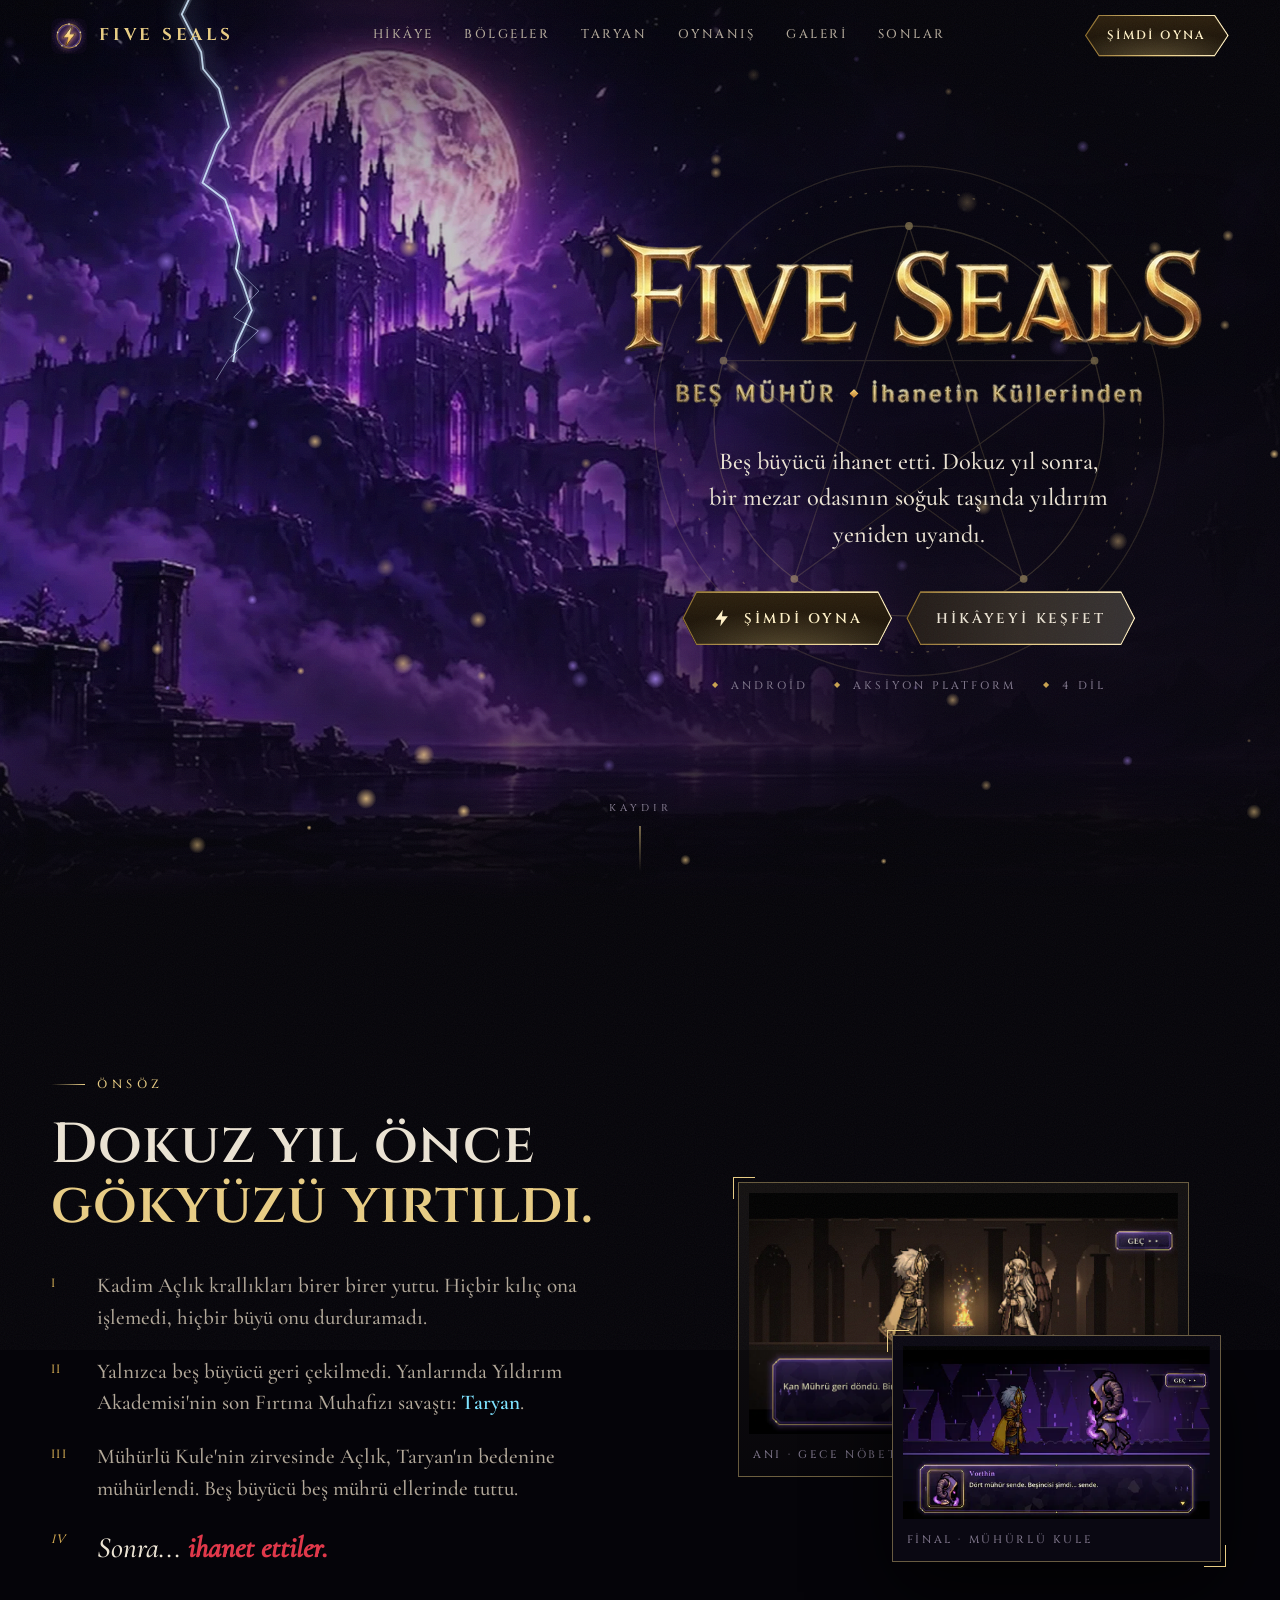
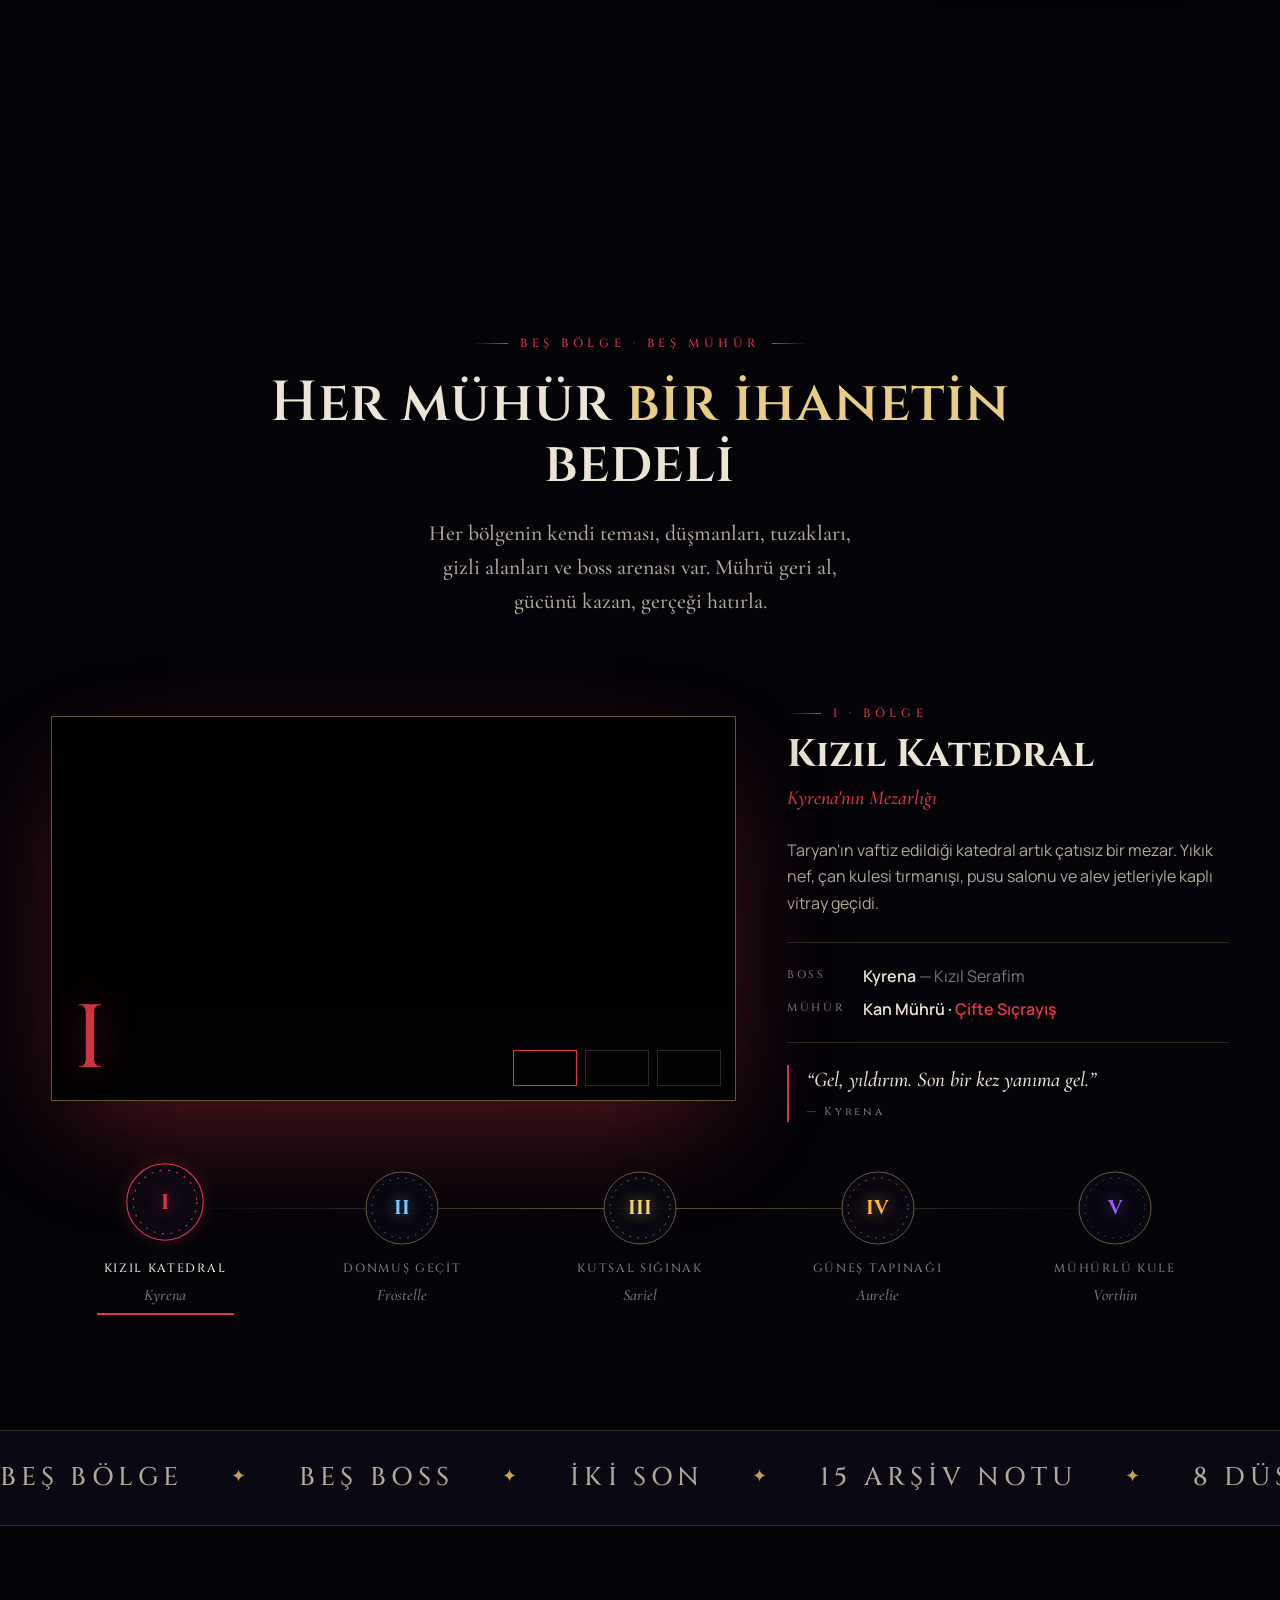
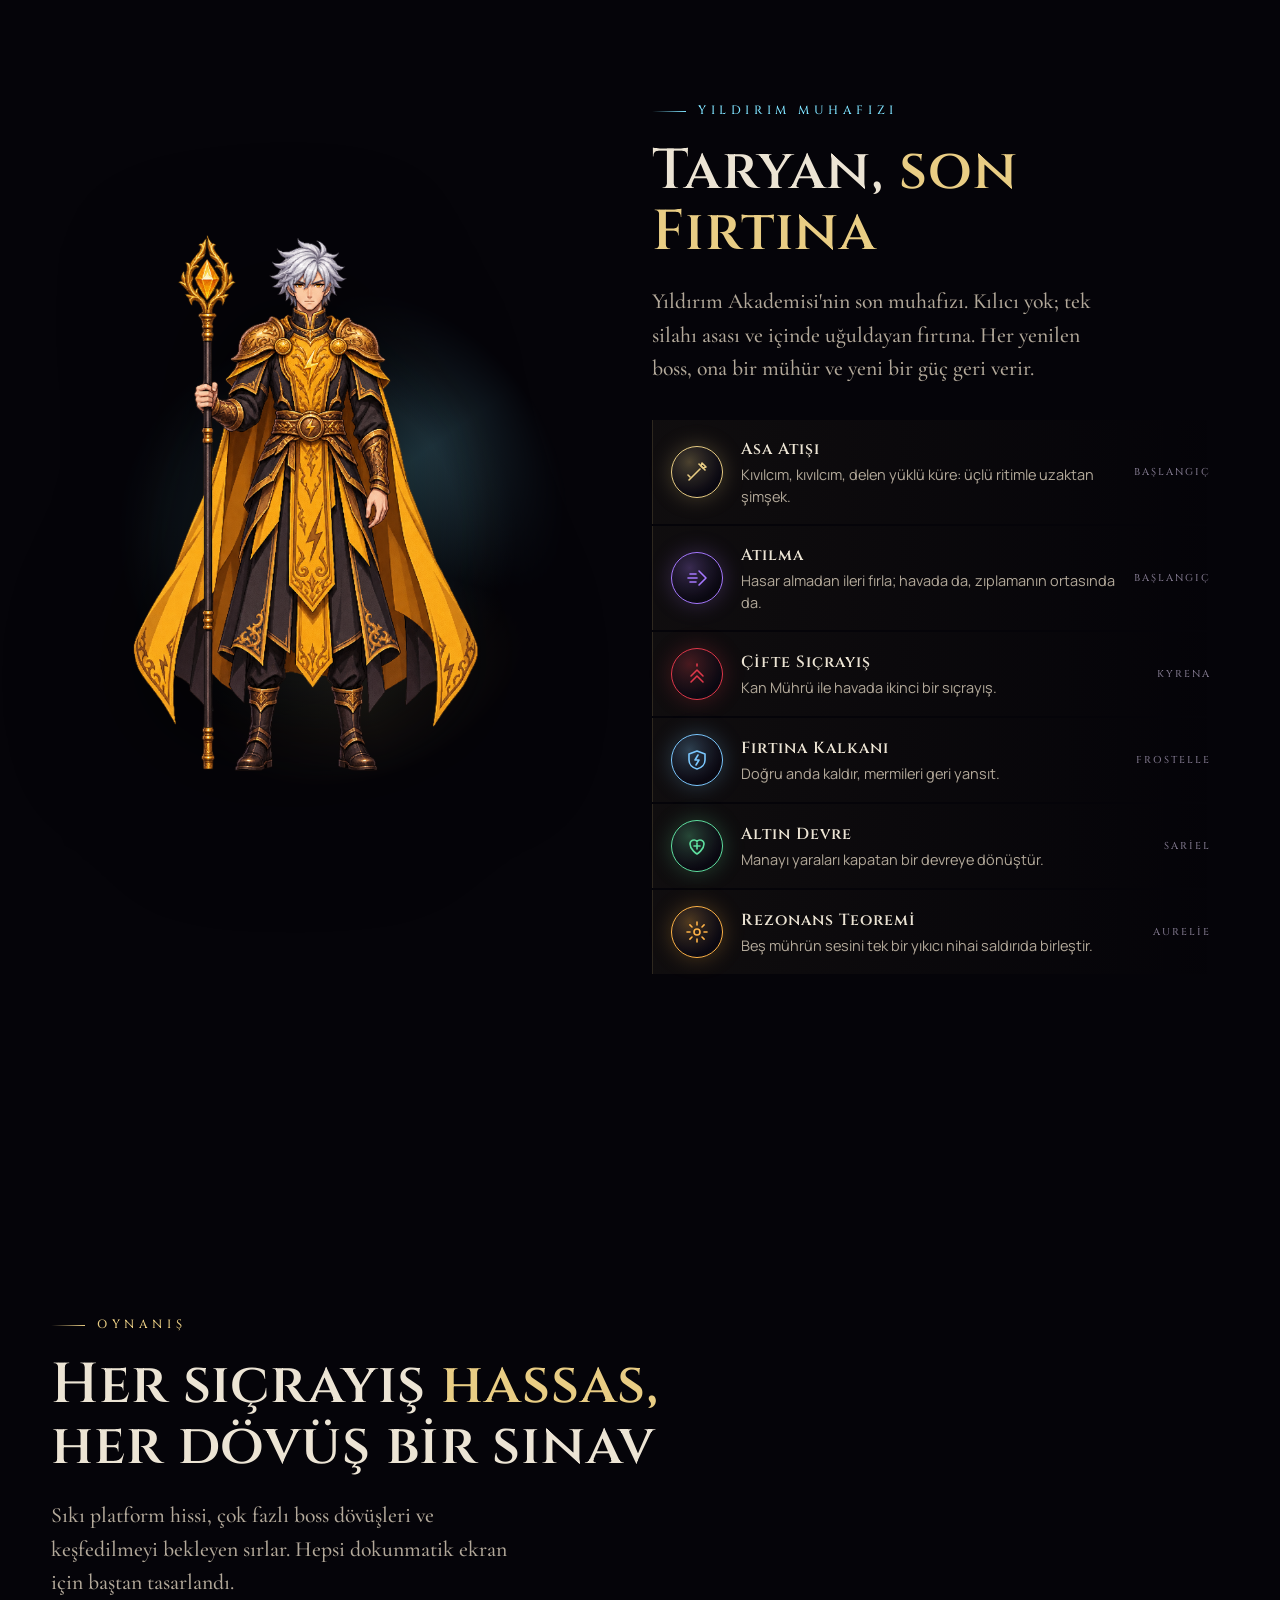
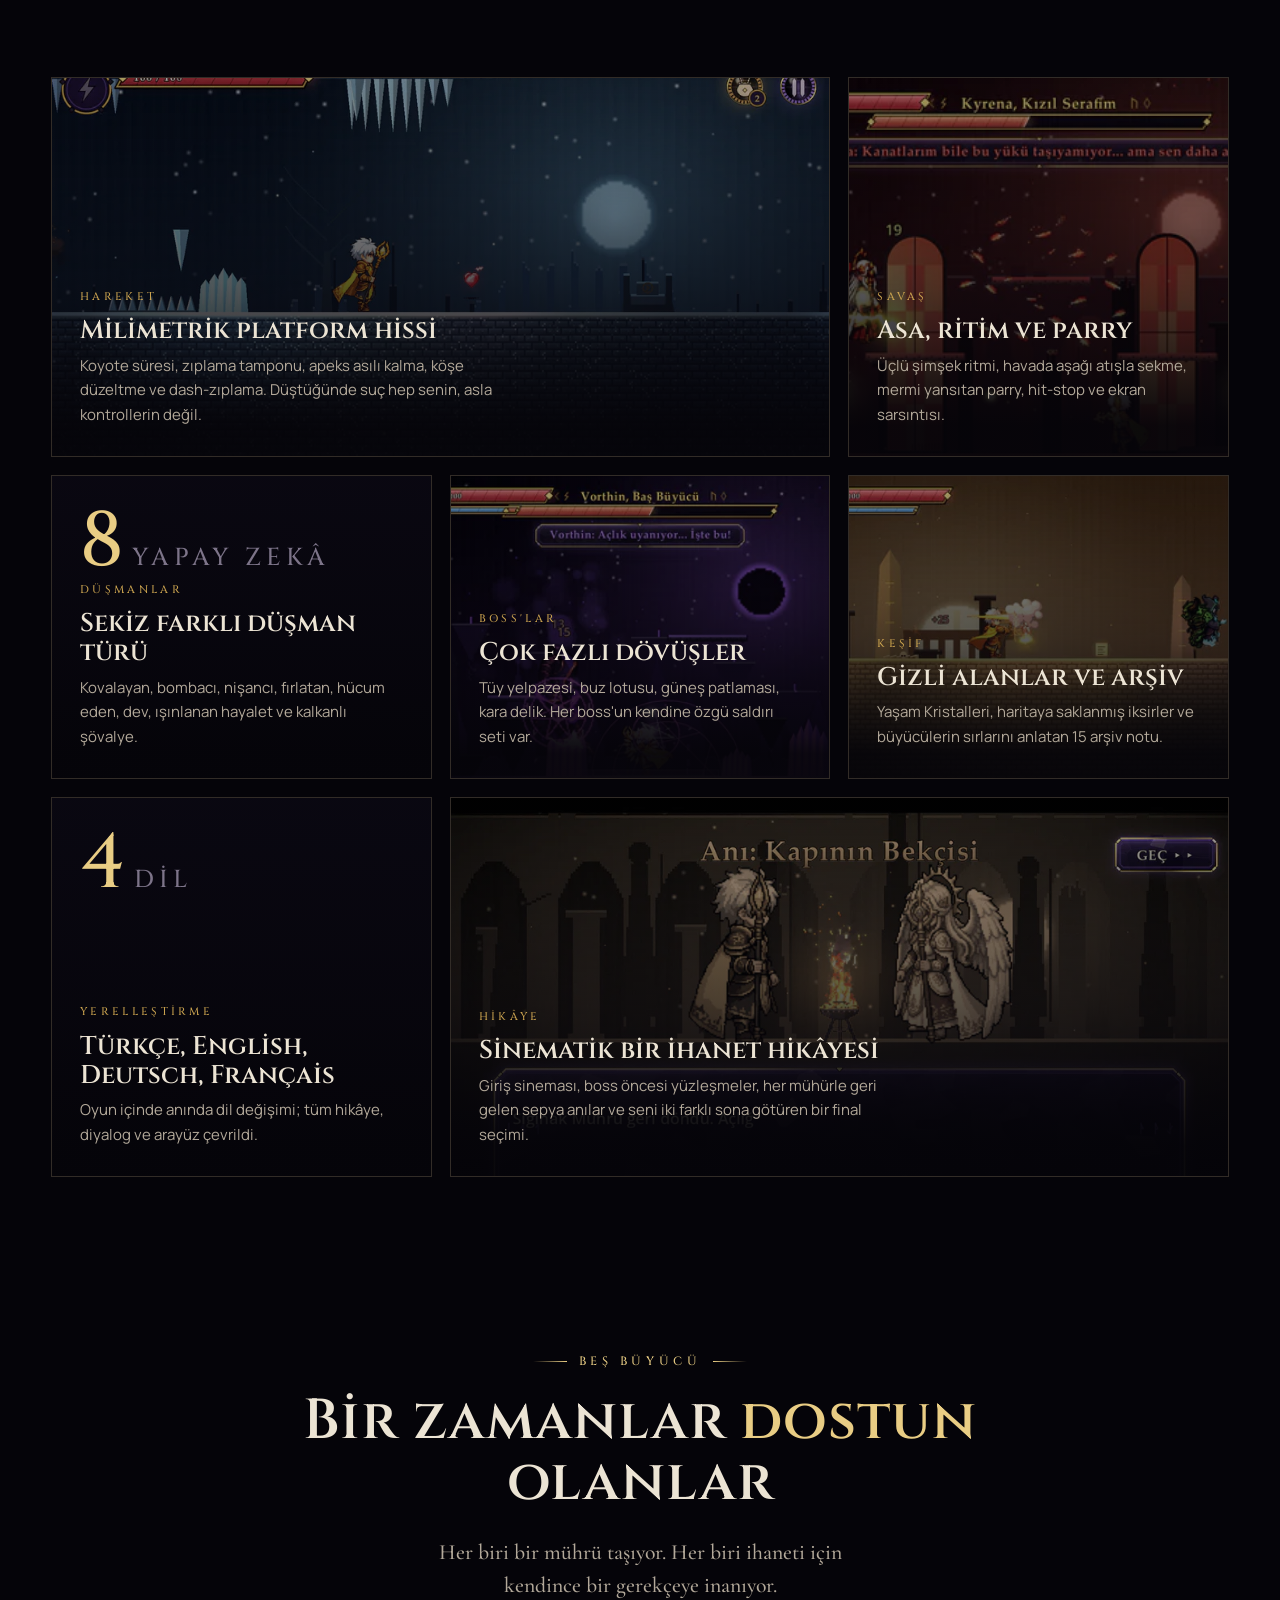
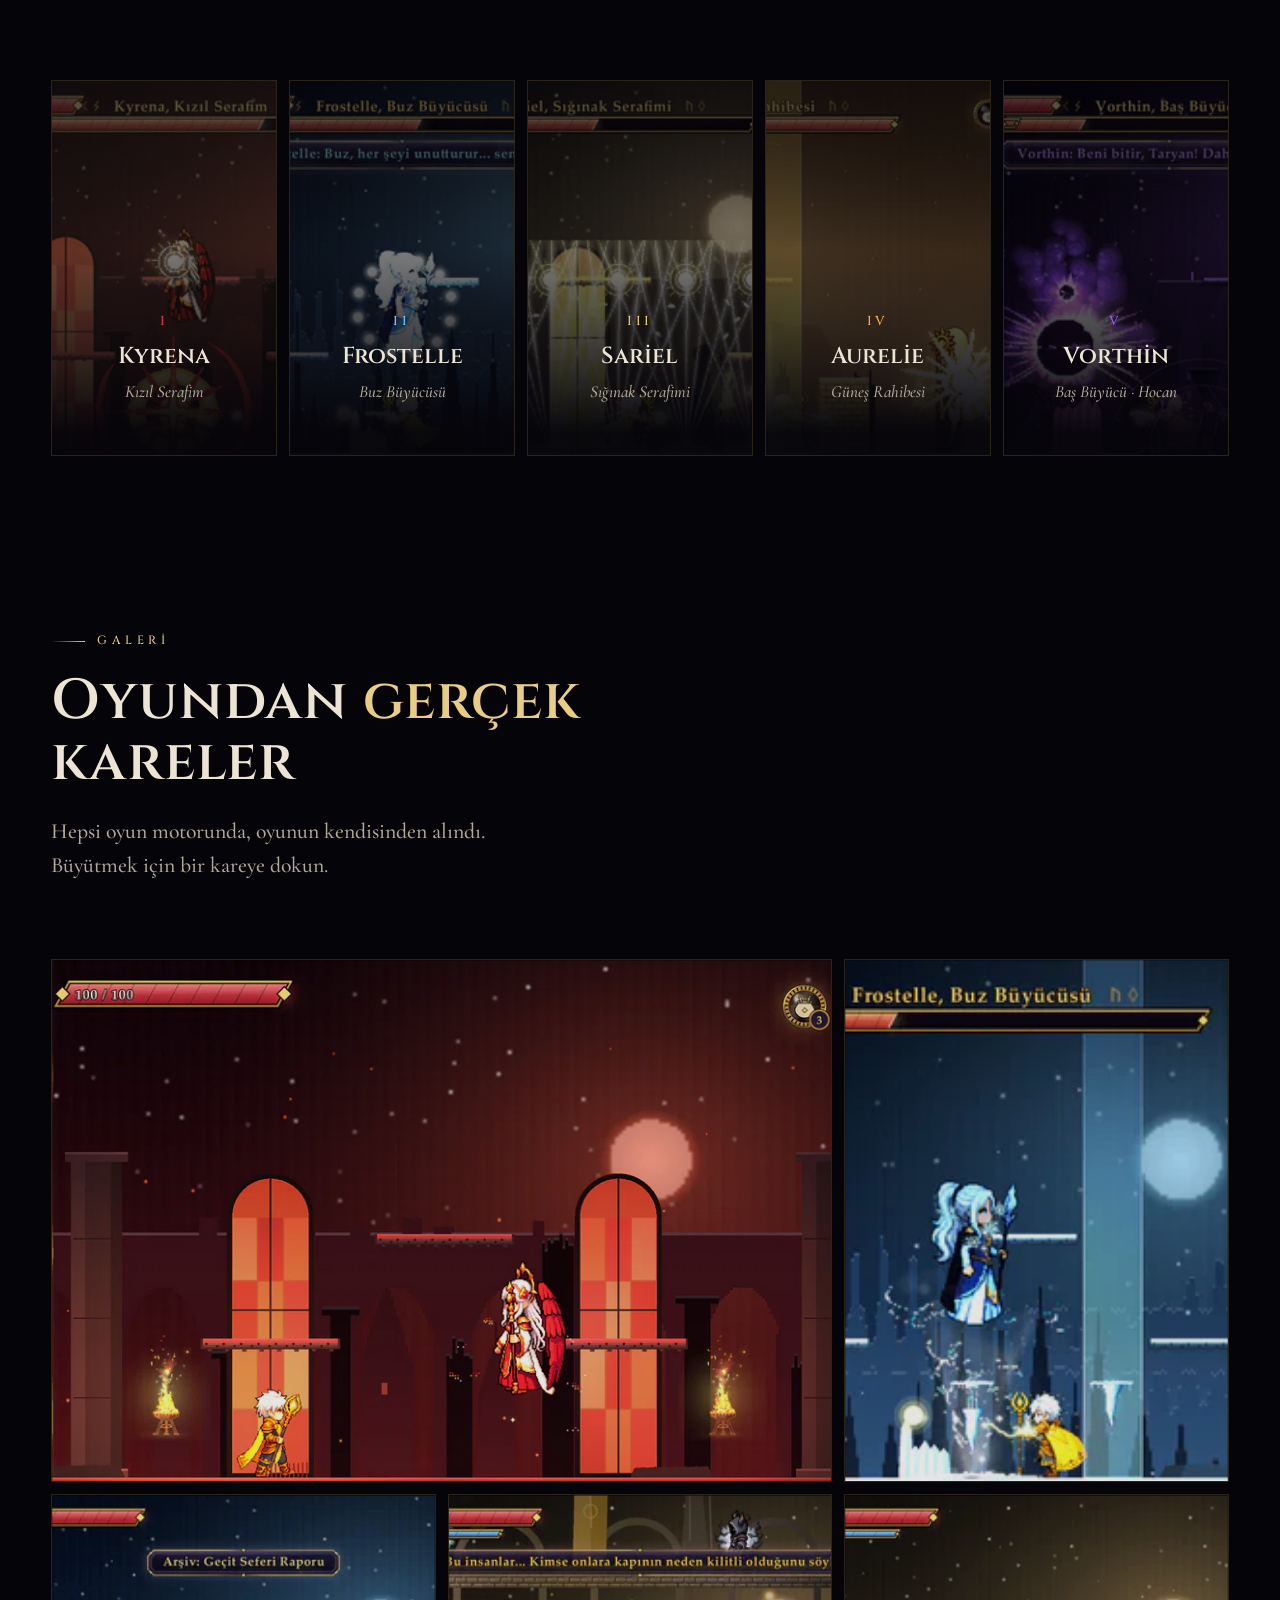
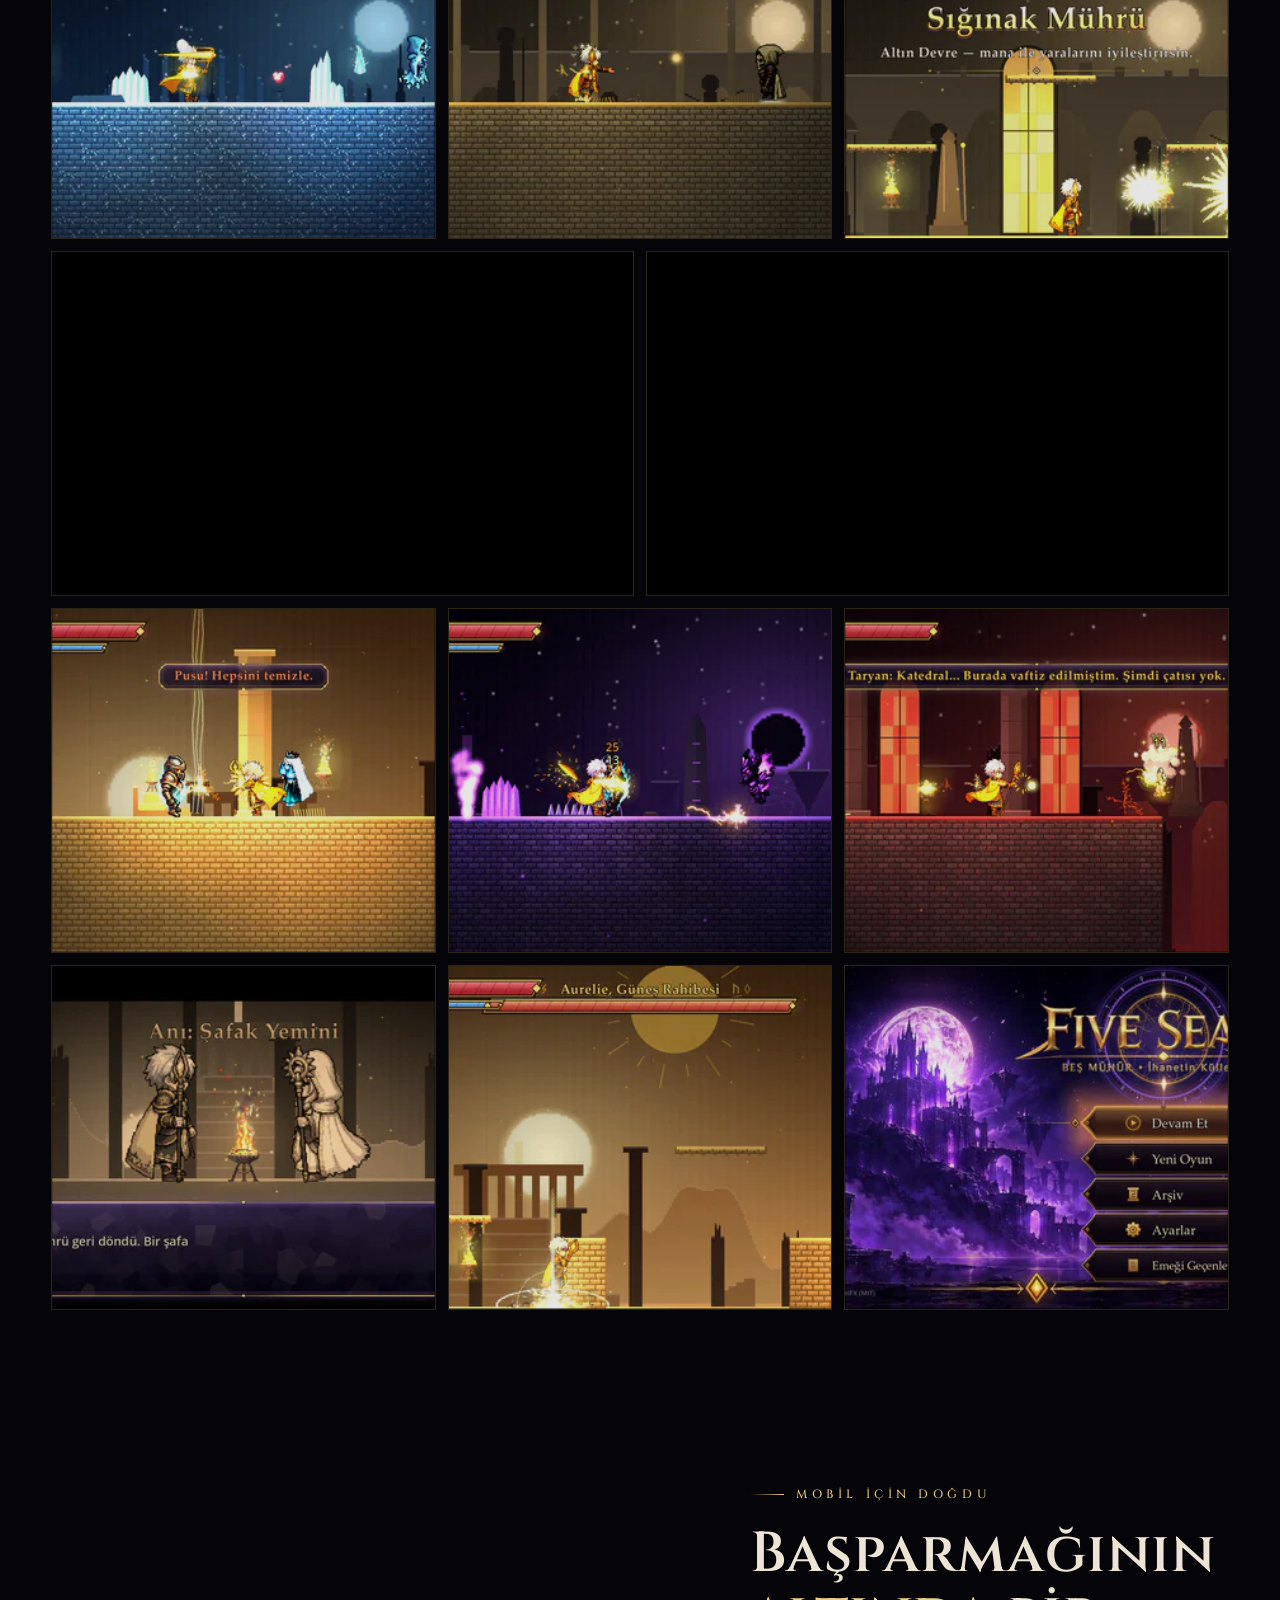
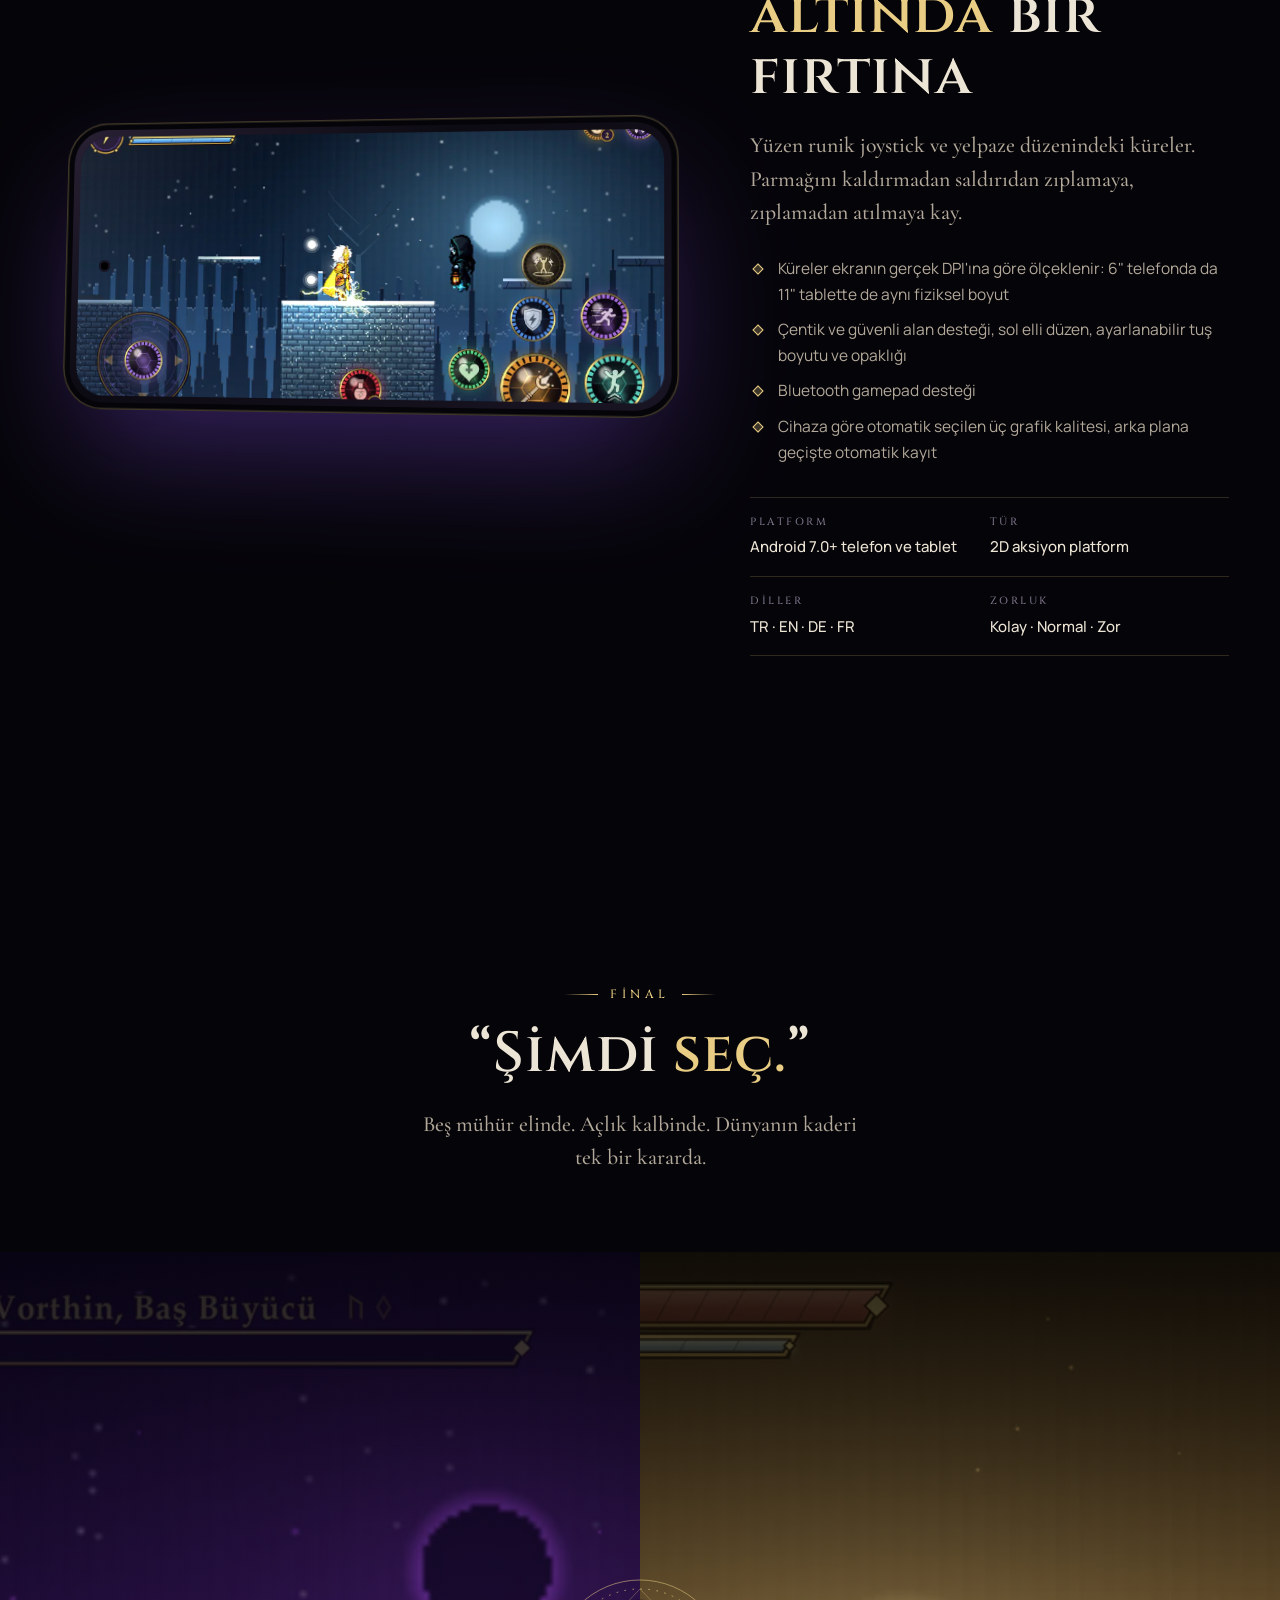
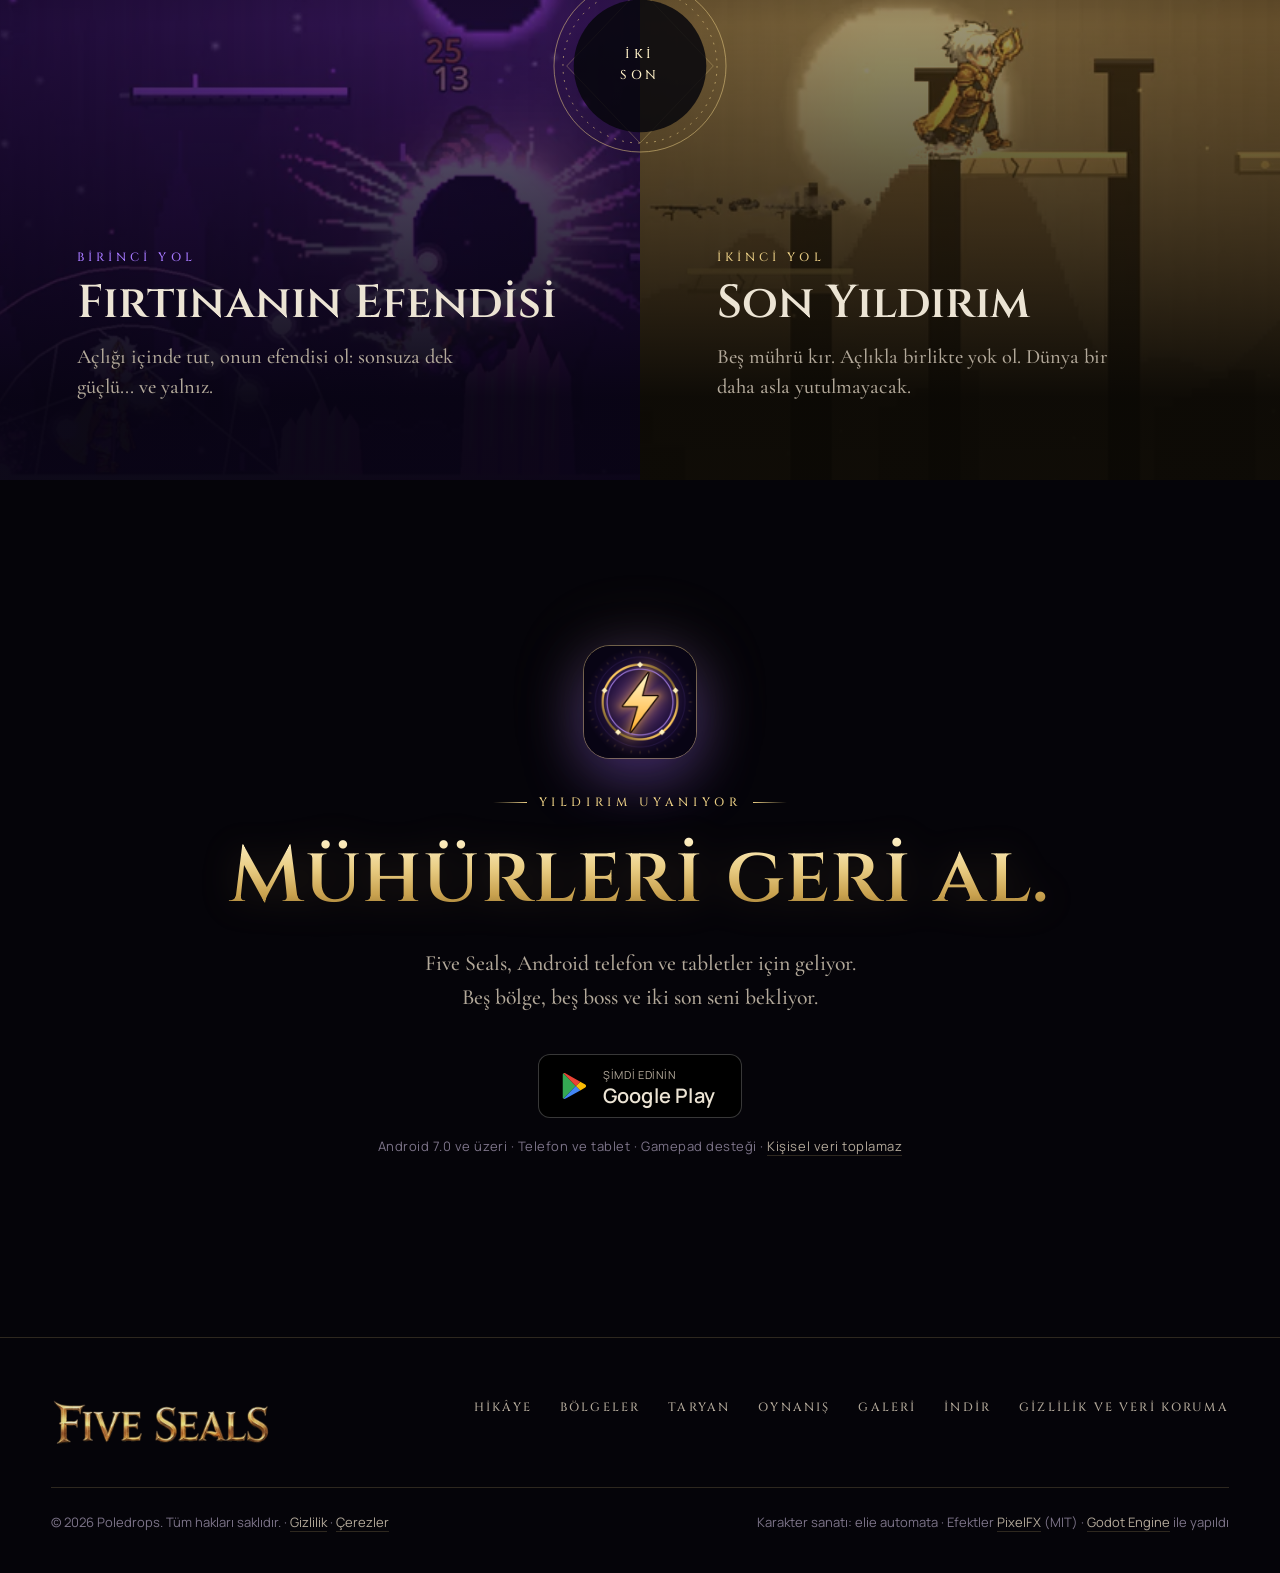
==== index.html @ 07b15c07 "Add Five Seals promotional site and privacy page Static site for the Five Seals dark fantasy platfor" ====
<!doctype html>
<html lang="tr" class="no-js">
<head>
  <meta charset="utf-8">
  <meta name="viewport" content="width=device-width, initial-scale=1, viewport-fit=cover">
  <title>Five Seals — Beş Mühür · Karanlık fantezi aksiyon platform oyunu</title>
  <meta name="description" content="İhanete uğrayan Yıldırım Muhafızı Taryan dokuz yıl sonra uyanıyor. Beş bölge, beş boss, beş mühür ve iki son. Android için karanlık fantezi 2D aksiyon platform oyunu.">
  <meta name="theme-color" content="#050409">
  <meta name="color-scheme" content="dark">
  <link rel="canonical" href="https://poledrops.github.io/FiveSealsSite/">

  <meta property="og:type" content="website">
  <meta property="og:site_name" content="Five Seals">
  <meta property="og:title" content="Five Seals — Beş Mühür">
  <meta property="og:description" content="Beş büyücü ihanet etti. Dokuz yıl sonra yıldırım yeniden uyanıyor. Android için karanlık fantezi aksiyon platform oyunu.">
  <meta property="og:image" content="https://poledrops.github.io/FiveSealsSite/assets/img/og.jpg">
  <meta property="og:image:width" content="1200">
  <meta property="og:image:height" content="630">
  <meta property="og:locale" content="tr_TR">
  <meta name="twitter:card" content="summary_large_image">
  <meta name="twitter:title" content="Five Seals — Beş Mühür">
  <meta name="twitter:description" content="Beş bölge, beş boss, iki son. Android için karanlık fantezi aksiyon platform oyunu.">
  <meta name="twitter:image" content="https://poledrops.github.io/FiveSealsSite/assets/img/og.jpg">

  <link rel="icon" type="image/png" sizes="192x192" href="assets/img/icon-192.png">
  <link rel="apple-touch-icon" href="assets/img/icon-256.png">
  <link rel="manifest" href="site.webmanifest">

  <link rel="preload" as="font" type="font/woff2" href="assets/fonts/cinzel-normal-latin.woff2" crossorigin>
  <link rel="stylesheet" href="assets/css/fonts.css">
  <link rel="preload" as="image" href="assets/img/art/hero-bg-1280.webp" imagesrcset="assets/img/art/hero-bg-768.webp 768w, assets/img/art/hero-bg-1280.webp 1280w, assets/img/art/hero-bg-2048.webp 2048w" imagesizes="100vw">
  <link rel="stylesheet" href="assets/css/main.css">

  <script>document.documentElement.classList.replace('no-js', 'js');</script>
  <script type="application/ld+json">
  {
    "@context": "https://schema.org",
    "@type": "VideoGame",
    "name": "Five Seals",
    "alternateName": "Beş Mühür",
    "description": "İhanete uğrayan Yıldırım Muhafızı Taryan'ın beş mührü geri almak için beş bölgeyi aştığı karanlık fantezi 2D aksiyon platform oyunu.",
    "genre": ["Action", "Platformer", "Dark Fantasy"],
    "gamePlatform": "Android",
    "operatingSystem": "Android 7.0+",
    "applicationCategory": "Game",
    "inLanguage": ["tr", "en", "de", "fr"],
    "playMode": "SinglePlayer",
    "image": "https://poledrops.github.io/FiveSealsSite/assets/img/og.jpg",
    "author": { "@type": "Organization", "name": "Poledrops" },
    "softwareVersion": "1.1.0"
  }
  </script>
</head>
<body class="is-loading">
  <a class="skip-link" href="#main">İçeriğe geç</a>

  <!-- preloader: the five-seal sigil draws itself -->
  <div class="loader" aria-hidden="true">
    <svg class="loader__sigil" viewBox="0 0 200 200">
      <circle class="ring" cx="100" cy="100" r="92"/>
      <circle class="ring" cx="100" cy="100" r="80" style="animation-delay:.15s"/>
      <path class="star" d="M100 22 L145.8 163.1 L25.8 75.9 L174.2 75.9 L54.2 163.1 Z"/>
      <circle class="node" cx="100" cy="22" r="4" style="animation-delay:.9s"/>
      <circle class="node" cx="174.2" cy="75.9" r="4" style="animation-delay:1s"/>
      <circle class="node" cx="145.8" cy="163.1" r="4" style="animation-delay:1.1s"/>
      <circle class="node" cx="54.2" cy="163.1" r="4" style="animation-delay:1.2s"/>
      <circle class="node" cx="25.8" cy="75.9" r="4" style="animation-delay:1.3s"/>
    </svg>
    <div class="loader__label">MÜHÜRLER ÇÖZÜLÜYOR</div>
  </div>

  <div class="grain" aria-hidden="true"></div>

  <!-- ================================================================ NAV -->
  <header class="nav" id="nav">
    <div class="wrap nav__inner">
      <a class="nav__brand" href="#top" aria-label="Five Seals — başa dön">
        <img src="assets/img/icon-192.png" alt="" width="36" height="36">
        <span>FIVE SEALS</span>
      </a>
      <nav class="nav__links" id="navLinks" aria-label="Ana menü">
        <a href="#hikaye">Hikâye</a>
        <a href="#muhurler">Bölgeler</a>
        <a href="#taryan">Taryan</a>
        <a href="#oynanis">Oynanış</a>
        <a href="#galeri">Galeri</a>
        <a href="#sonlar">Sonlar</a>
        <a class="btn nav__mcta" href="#indir">Şimdi Oyna</a>
      </nav>
      <a class="btn nav__cta" href="#indir">Şimdi Oyna</a>
      <button class="nav__toggle" id="navToggle" aria-label="Menüyü aç" aria-expanded="false" aria-controls="navLinks">
        <span></span><span></span><span></span>
      </button>
    </div>
  </header>

  <main id="main">
    <!-- ================================================================ HERO -->
    <section class="hero" id="top" aria-label="Five Seals">
      <div class="hero__bg" data-parallax="0.25">
        <img src="assets/img/art/hero-bg-1280.webp"
             srcset="assets/img/art/hero-bg-768.webp 768w, assets/img/art/hero-bg-1280.webp 1280w, assets/img/art/hero-bg-2048.webp 2048w"
             sizes="110vw" width="2048" height="1152" alt="" fetchpriority="high">
      </div>
      <div class="hero__shade"></div>
      <canvas class="hero__fx" id="heroFx" aria-hidden="true"></canvas>
      <div class="hero__flash" id="heroFlash" aria-hidden="true"></div>

      <div class="wrap">
        <div class="hero__content">
          <div class="hero__seal" aria-hidden="true">
            <svg viewBox="0 0 400 400">
              <g fill="none" stroke="#e9cd84" stroke-opacity=".5">
                <circle cx="200" cy="200" r="196" stroke-opacity=".25"/>
                <circle cx="200" cy="200" r="178" stroke-dasharray="2 10"/>
                <circle cx="200" cy="200" r="150" stroke-opacity=".35"/>
                <path d="M200 50 L288.2 321.4 L57.3 153.6 L342.7 153.6 L111.8 321.4 Z" stroke-opacity=".3"/>
              </g>
              <g fill="#e9cd84" fill-opacity=".8">
                <circle cx="200" cy="50" r="3"/><circle cx="342.7" cy="153.6" r="3"/><circle cx="288.2" cy="321.4" r="3"/>
                <circle cx="111.8" cy="321.4" r="3"/><circle cx="57.3" cy="153.6" r="3"/>
              </g>
            </svg>
          </div>
          <h1 class="sr-only">Five Seals — Beş Mühür</h1>
          <img class="hero__logo reveal" src="assets/img/art/logo-1048.webp" srcset="assets/img/art/logo-600.webp 600w, assets/img/art/logo-1048.webp 1048w" sizes="(max-width: 700px) 92vw, 600px" width="1048" height="231" alt="Five Seals">
          <img class="hero__sub reveal" style="--d:.15s" src="assets/img/art/logo-sub-859.webp" srcset="assets/img/art/logo-sub-480.webp 480w, assets/img/art/logo-sub-859.webp 859w" sizes="(max-width: 700px) 80vw, 480px" width="859" height="74" alt="Beş Mühür · İhanetin Küllerinden">
          <p class="hero__tag reveal" style="--d:.3s">Beş büyücü ihanet etti. Dokuz yıl sonra, bir mezar odasının soğuk taşında yıldırım yeniden uyandı.</p>
          <div class="hero__ctas reveal" style="--d:.45s">
            <a class="btn" href="#indir">
              <svg viewBox="0 0 24 24" fill="currentColor" aria-hidden="true"><path d="M13 2 4 14h7l-1 8 9-12h-7l1-8z"/></svg>
              Şimdi Oyna
            </a>
            <a class="btn btn--ghost" href="#hikaye">Hikâyeyi Keşfet</a>
          </div>
          <div class="hero__meta reveal" style="--d:.6s">
            <span>Android</span><span>Aksiyon Platform</span><span>4 Dil</span>
          </div>
        </div>
      </div>
      <a class="hero__scroll" href="#hikaye" aria-label="Aşağı kaydır"><span>KAYDIR</span><i></i></a>
    </section>

    <!-- ================================================================ PROLOGUE -->
    <section class="section prologue" id="hikaye">
      <div class="prologue__bg" style="background-image:url('assets/img/shots/intro-960.webp')" aria-hidden="true"></div>
      <div class="wrap prologue__grid">
        <div>
          <span class="eyebrow reveal">Önsöz</span>
          <h2 class="h-section reveal" style="--d:.1s">Dokuz yıl önce<br><em>gökyüzü yırtıldı.</em></h2>
          <ol class="prologue__lines">
            <li class="reveal" style="--d:.1s">Kadim Açlık krallıkları birer birer yuttu. Hiçbir kılıç ona işlemedi, hiçbir büyü onu durduramadı.</li>
            <li class="reveal" style="--d:.15s">Yalnızca beş büyücü geri çekilmedi. Yanlarında Yıldırım Akademisi'nin son Fırtına Muhafızı savaştı: <strong style="color:var(--storm);font-weight:600">Taryan</strong>.</li>
            <li class="reveal" style="--d:.2s">Mühürlü Kule'nin zirvesinde Açlık, Taryan'ın bedenine mühürlendi. Beş büyücü beş mührü ellerinde tuttu.</li>
            <li class="strong reveal" style="--d:.25s">Sonra... <strong>ihanet ettiler.</strong></li>
          </ol>
        </div>
        <div class="prologue__stack">
          <figure class="frame reveal-img">
            <img src="assets/img/shots/memory-night-960.webp" srcset="assets/img/shots/memory-night-480.webp 480w, assets/img/shots/memory-night-960.webp 960w, assets/img/shots/memory-night-1600.webp 1600w" sizes="(max-width: 960px) 92vw, 46vw" width="1600" height="900" loading="lazy" decoding="async" alt="Sepya tonlu anı sahnesi: Taryan ve Kyrena bir mangal ateşinin başında">
            <figcaption><span>Anı · Gece Nöbeti</span><span>I / IV</span></figcaption>
          </figure>
          <figure class="frame reveal-img" style="--d:.25s">
            <img src="assets/img/shots/finale-960.webp" srcset="assets/img/shots/finale-480.webp 480w, assets/img/shots/finale-960.webp 960w" sizes="(max-width: 960px) 56vw, 28vw" width="1600" height="900" loading="lazy" decoding="async" alt="Final sahnesi: Taryan, Mühürlü Kule'de Baş Büyücü Vorthin ile yüz yüze">
            <figcaption><span>Final · Mühürlü Kule</span></figcaption>
          </figure>
        </div>
      </div>
    </section>

    <!-- ================================================================ FIVE SEALS / REGIONS -->
    <section class="section seals" id="muhurler" aria-labelledby="sealsTitle">
      <div class="wrap">
        <div class="section__head center">
          <span class="eyebrow both reveal">Beş Bölge · Beş Mühür</span>
          <h2 class="h-section reveal" id="sealsTitle" style="--d:.1s">Her mühür <em>bir ihanetin</em> bedeli</h2>
          <p class="lede reveal" style="--d:.2s">Her bölgenin kendi teması, düşmanları, tuzakları, gizli alanları ve boss arenası var. Mührü geri al, gücünü kazan, gerçeği hatırla.</p>
        </div>

        <div class="seals__stage reveal" id="seals">
          <div class="seals__screen" id="sealScreen">
            <div class="seals__numeral swap" id="sealNumeral">I</div>
            <div class="seals__thumbs" id="sealThumbs" role="group" aria-label="Bölge görüntüleri"></div>
          </div>
          <div class="seals__info" aria-live="polite">
            <div class="swap" id="sealText">
              <span class="eyebrow" id="sealKicker">I · Bölge</span>
              <h3 class="seals__region" id="sealRegion">Kızıl Katedral</h3>
              <p class="seals__subtitle" id="sealSubtitle">Kyrena'nın Mezarlığı</p>
              <p class="seals__desc" id="sealDesc"></p>
              <dl class="seals__boss">
                <dt>Boss</dt><dd id="sealBoss"></dd>
                <dt>Mühür</dt><dd id="sealPower"></dd>
              </dl>
              <blockquote class="seals__quote">
                <p id="sealQuote"></p>
                <cite id="sealCite"></cite>
              </blockquote>
            </div>
          </div>
        </div>

        <div class="seals__ring" role="tablist" aria-label="Bölge seç" id="sealRing">
          <button class="seal-btn on" role="tab" aria-selected="true" style="--c:var(--z1)" data-i="0">
            <span class="seal-btn__gem"><svg viewBox="0 0 76 76" aria-hidden="true"><circle class="ring" cx="38" cy="38" r="36"/><circle class="runes" cx="38" cy="38" r="30"/></svg><b>I</b></span>
            <span class="seal-btn__name">Kızıl Katedral</span><span class="seal-btn__boss">Kyrena</span><span class="bar"></span>
          </button>
          <button class="seal-btn" role="tab" aria-selected="false" style="--c:var(--z2)" data-i="1">
            <span class="seal-btn__gem"><svg viewBox="0 0 76 76" aria-hidden="true"><circle class="ring" cx="38" cy="38" r="36"/><circle class="runes" cx="38" cy="38" r="30"/></svg><b>II</b></span>
            <span class="seal-btn__name">Donmuş Geçit</span><span class="seal-btn__boss">Frostelle</span><span class="bar"></span>
          </button>
          <button class="seal-btn" role="tab" aria-selected="false" style="--c:var(--z3)" data-i="2">
            <span class="seal-btn__gem"><svg viewBox="0 0 76 76" aria-hidden="true"><circle class="ring" cx="38" cy="38" r="36"/><circle class="runes" cx="38" cy="38" r="30"/></svg><b>III</b></span>
            <span class="seal-btn__name">Kutsal Sığınak</span><span class="seal-btn__boss">Sariel</span><span class="bar"></span>
          </button>
          <button class="seal-btn" role="tab" aria-selected="false" style="--c:var(--z4)" data-i="3">
            <span class="seal-btn__gem"><svg viewBox="0 0 76 76" aria-hidden="true"><circle class="ring" cx="38" cy="38" r="36"/><circle class="runes" cx="38" cy="38" r="30"/></svg><b>IV</b></span>
            <span class="seal-btn__name">Güneş Tapınağı</span><span class="seal-btn__boss">Aurelie</span><span class="bar"></span>
          </button>
          <button class="seal-btn" role="tab" aria-selected="false" style="--c:var(--z5)" data-i="4">
            <span class="seal-btn__gem"><svg viewBox="0 0 76 76" aria-hidden="true"><circle class="ring" cx="38" cy="38" r="36"/><circle class="runes" cx="38" cy="38" r="30"/></svg><b>V</b></span>
            <span class="seal-btn__name">Mühürlü Kule</span><span class="seal-btn__boss">Vorthin</span><span class="bar"></span>
          </button>
        </div>
      </div>
    </section>

    <!-- ================================================================ MARQUEE -->
    <div class="strip" aria-hidden="true">
      <div class="strip__track">
        <span>Beş Bölge</span><span>Beş Boss</span><span>İki Son</span><span>15 Arşiv Notu</span><span>8 Düşman Türü</span><span>Gamepad Desteği</span><span>Türkçe · English · Deutsch · Français</span>
        <span>Beş Bölge</span><span>Beş Boss</span><span>İki Son</span><span>15 Arşiv Notu</span><span>8 Düşman Türü</span><span>Gamepad Desteği</span><span>Türkçe · English · Deutsch · Français</span>
      </div>
    </div>

    <!-- ================================================================ TARYAN -->
    <section class="section taryan" id="taryan" aria-labelledby="taryanTitle">
      <div class="wrap taryan__grid">
        <div class="taryan__art reveal">
          <div class="taryan__halo" aria-hidden="true"></div>
          <img src="assets/img/art/taryan-640.webp" srcset="assets/img/art/taryan-400.webp 400w, assets/img/art/taryan-640.webp 640w" sizes="(max-width: 960px) 70vw, 440px" width="640" height="960" loading="lazy" decoding="async" alt="Taryan: altın-siyah cübbeli, beyaz saçlı, elinde yıldırım asası tutan Fırtına Muhafızı">
        </div>
        <div>
          <span class="eyebrow reveal" style="--accent:var(--storm)">Yıldırım Muhafızı</span>
          <h2 class="h-section reveal" id="taryanTitle" style="--d:.1s">Taryan, <em>son Fırtına</em></h2>
          <p class="lede reveal" style="--d:.2s">Yıldırım Akademisi'nin son muhafızı. Kılıcı yok; tek silahı asası ve içinde uğuldayan fırtına. Her yenilen boss, ona bir mühür ve yeni bir güç geri verir.</p>
          <ul class="abilities">
            <li class="ability reveal" style="--c:var(--gold-2)">
              <span class="ability__ico"><svg viewBox="0 0 24 24" fill="none" stroke="currentColor" stroke-width="1.6" stroke-linecap="round" stroke-linejoin="round" aria-hidden="true"><path d="M4 20 15 9"/><path d="m14 4 6 6"/><path d="M17 3l4 4-3 1-2-2z"/><path d="M3 15l2 2"/></svg></span>
              <div><h3>Asa Atışı</h3><p>Kıvılcım, kıvılcım, delen yüklü küre: üçlü ritimle uzaktan şimşek.</p></div>
              <small>Başlangıç</small>
            </li>
            <li class="ability reveal" style="--c:var(--violet-glow);--d:.05s">
              <span class="ability__ico"><svg viewBox="0 0 24 24" fill="none" stroke="currentColor" stroke-width="1.6" stroke-linecap="round" stroke-linejoin="round" aria-hidden="true"><path d="M3 12h9"/><path d="M5 8h6"/><path d="M5 16h6"/><path d="M14 5l7 7-7 7"/></svg></span>
              <div><h3>Atılma</h3><p>Hasar almadan ileri fırla; havada da, zıplamanın ortasında da.</p></div>
              <small>Başlangıç</small>
            </li>
            <li class="ability reveal" style="--c:var(--z1);--d:.1s">
              <span class="ability__ico"><svg viewBox="0 0 24 24" fill="none" stroke="currentColor" stroke-width="1.6" stroke-linecap="round" stroke-linejoin="round" aria-hidden="true"><path d="m6 14 6-6 6 6"/><path d="m6 20 6-6 6 6"/><path d="M12 2v2"/></svg></span>
              <div><h3>Çifte Sıçrayış</h3><p>Kan Mührü ile havada ikinci bir sıçrayış.</p></div>
              <small>Kyrena</small>
            </li>
            <li class="ability reveal" style="--c:var(--z2);--d:.15s">
              <span class="ability__ico"><svg viewBox="0 0 24 24" fill="none" stroke="currentColor" stroke-width="1.6" stroke-linecap="round" stroke-linejoin="round" aria-hidden="true"><path d="M12 3 4 6v6c0 4.5 3.4 8 8 9 4.6-1 8-4.5 8-9V6z"/><path d="m13 7-3 5h4l-3 5"/></svg></span>
              <div><h3>Fırtına Kalkanı</h3><p>Doğru anda kaldır, mermileri geri yansıt.</p></div>
              <small>Frostelle</small>
            </li>
            <li class="ability reveal" style="--c:#5fe0a0;--d:.2s">
              <span class="ability__ico"><svg viewBox="0 0 24 24" fill="none" stroke="currentColor" stroke-width="1.6" stroke-linecap="round" stroke-linejoin="round" aria-hidden="true"><path d="M12 20s-7-4.4-7-10a4 4 0 0 1 7-2.6A4 4 0 0 1 19 10c0 5.6-7 10-7 10z"/><path d="M12 9v6M9 12h6"/></svg></span>
              <div><h3>Altın Devre</h3><p>Manayı yaraları kapatan bir devreye dönüştür.</p></div>
              <small>Sariel</small>
            </li>
            <li class="ability reveal" style="--c:var(--z4);--d:.25s">
              <span class="ability__ico"><svg viewBox="0 0 24 24" fill="none" stroke="currentColor" stroke-width="1.6" stroke-linecap="round" stroke-linejoin="round" aria-hidden="true"><circle cx="12" cy="12" r="3"/><path d="M12 2v3M12 19v3M2 12h3M19 12h3M4.9 4.9l2.1 2.1M17 17l2.1 2.1M4.9 19.1 7 17M17 7l2.1-2.1"/></svg></span>
              <div><h3>Rezonans Teoremi</h3><p>Beş mührün sesini tek bir yıkıcı nihai saldırıda birleştir.</p></div>
              <small>Aurelie</small>
            </li>
          </ul>
        </div>
      </div>
    </section>

    <!-- ================================================================ FEATURES -->
    <section class="section features" id="oynanis" aria-labelledby="featTitle">
      <div class="wrap">
        <div class="section__head">
          <span class="eyebrow reveal">Oynanış</span>
          <h2 class="h-section reveal" id="featTitle" style="--d:.1s">Her sıçrayış <em>hassas,</em><br>her dövüş bir sınav</h2>
          <p class="lede reveal" style="--d:.2s">Sıkı platform hissi, çok fazlı boss dövüşleri ve keşfedilmeyi bekleyen sırlar. Hepsi dokunmatik ekran için baştan tasarlandı.</p>
        </div>

        <div class="features__grid">
          <article class="feat feat--wide reveal">
            <div class="feat__img"><img src="assets/img/shots/frozen-ambush-960.webp" srcset="assets/img/shots/frozen-ambush-960.webp 960w, assets/img/shots/frozen-ambush-1600.webp 1600w" sizes="(max-width: 680px) 92vw, 66vw" width="1600" height="900" loading="lazy" decoding="async" alt="Donmuş Geçit'te karla kaplı platformlar arasında atılma"></div>
            <span class="feat__k">Hareket</span>
            <h3>Milimetrik platform hissi</h3>
            <p>Koyote süresi, zıplama tamponu, apeks asılı kalma, köşe düzeltme ve dash-zıplama. Düştüğünde suç hep senin, asla kontrollerin değil.</p>
          </article>
          <article class="feat reveal" style="--d:.1s">
            <div class="feat__img"><img src="assets/img/shots/kyrena-feathers-960.webp" srcset="assets/img/shots/kyrena-feathers-480.webp 480w, assets/img/shots/kyrena-feathers-960.webp 960w" sizes="(max-width: 680px) 92vw, 33vw" width="1600" height="900" loading="lazy" decoding="async" alt="Kyrena'nın tüy yelpazesi saldırısı"></div>
            <span class="feat__k">Savaş</span>
            <h3>Asa, ritim ve parry</h3>
            <p>Üçlü şimşek ritmi, havada aşağı atışla sekme, mermi yansıtan parry, hit-stop ve ekran sarsıntısı.</p>
          </article>

          <article class="feat reveal">
            <div class="feat__stat">8<small>YAPAY ZEKÂ</small></div>
            <span class="feat__k">Düşmanlar</span>
            <h3>Sekiz farklı düşman türü</h3>
            <p>Kovalayan, bombacı, nişancı, fırlatan, hücum eden, dev, ışınlanan hayalet ve kalkanlı şövalye.</p>
          </article>
          <article class="feat reveal" style="--d:.1s">
            <div class="feat__img"><img src="assets/img/shots/vorthin-pentagram-960.webp" srcset="assets/img/shots/vorthin-pentagram-480.webp 480w, assets/img/shots/vorthin-pentagram-960.webp 960w" sizes="(max-width: 680px) 92vw, 33vw" width="1600" height="900" loading="lazy" decoding="async" alt="Vorthin'in pentagram büyüsü"></div>
            <span class="feat__k">Boss'lar</span>
            <h3>Çok fazlı dövüşler</h3>
            <p>Tüy yelpazesi, buz lotusu, güneş patlaması, kara delik. Her boss'un kendine özgü saldırı seti var.</p>
          </article>
          <article class="feat reveal" style="--d:.2s">
            <div class="feat__img"><img src="assets/img/shots/sun-desert-960.webp" srcset="assets/img/shots/sun-desert-480.webp 480w, assets/img/shots/sun-desert-960.webp 960w" sizes="(max-width: 680px) 92vw, 33vw" width="1600" height="900" loading="lazy" decoding="async" alt="Fildişi Güneş Tapınağı'na giden çöl yolu"></div>
            <span class="feat__k">Keşif</span>
            <h3>Gizli alanlar ve arşiv</h3>
            <p>Yaşam Kristalleri, haritaya saklanmış iksirler ve büyücülerin sırlarını anlatan 15 arşiv notu.</p>
          </article>

          <article class="feat reveal">
            <div class="feat__stat">4<small>DİL</small></div>
            <span class="feat__k">Yerelleştirme</span>
            <h3>Türkçe, English, Deutsch, Français</h3>
            <p>Oyun içinde anında dil değişimi; tüm hikâye, diyalog ve arayüz çevrildi.</p>
          </article>
          <article class="feat feat--wide reveal" style="--d:.1s">
            <div class="feat__img"><img src="assets/img/shots/memory-gate-960.webp" srcset="assets/img/shots/memory-gate-960.webp 960w, assets/img/shots/memory-gate-1600.webp 1600w" sizes="(max-width: 680px) 92vw, 66vw" width="1600" height="900" loading="lazy" decoding="async" alt="Sepya anı sahnesi: Kapının Bekçisi"></div>
            <span class="feat__k">Hikâye</span>
            <h3>Sinematik bir ihanet hikâyesi</h3>
            <p>Giriş sineması, boss öncesi yüzleşmeler, her mühürle geri gelen sepya anılar ve seni iki farklı sona götüren bir final seçimi.</p>
          </article>
        </div>
      </div>
    </section>

    <!-- ================================================================ BOSSES -->
    <section class="section bosses" id="bosslar" aria-labelledby="bossTitle" style="padding-top:0">
      <div class="wrap">
        <div class="section__head center">
          <span class="eyebrow both reveal">Beş Büyücü</span>
          <h2 class="h-section reveal" id="bossTitle" style="--d:.1s">Bir zamanlar <em>dostun</em> olanlar</h2>
          <p class="lede reveal" style="--d:.2s">Her biri bir mührü taşıyor. Her biri ihaneti için kendince bir gerekçeye inanıyor.</p>
        </div>
        <div class="bosses__list">
          <button class="boss reveal" style="--c:var(--z1)" data-lb="kyrena-sigil" data-caption="Kyrena, Kızıl Serafim · Kızıl Katedral">
            <img src="assets/img/shots/kyrena-sigil-960.webp" srcset="assets/img/shots/kyrena-sigil-480.webp 480w, assets/img/shots/kyrena-sigil-960.webp 960w" sizes="(max-width: 1080px) 70vw, 20vw" width="1600" height="900" loading="lazy" decoding="async" alt="Kyrena'nın kızıl mühür saldırısı" style="object-position:44% 50%">
            <span class="boss__body"><span class="boss__n">I</span><h3>Kyrena</h3><span class="boss__title">Kızıl Serafim</span>
              <span class="boss__seal" style="display:block">Kan Mührü · <b>Çifte Sıçrayış</b></span></span>
          </button>
          <button class="boss reveal" style="--c:var(--z2);--d:.08s" data-lb="frostelle-lotus" data-caption="Frostelle, Buz Büyücüsü · Donmuş Geçit">
            <img src="assets/img/shots/frostelle-lotus-960.webp" srcset="assets/img/shots/frostelle-lotus-480.webp 480w, assets/img/shots/frostelle-lotus-960.webp 960w" sizes="(max-width: 1080px) 70vw, 20vw" width="1600" height="900" loading="lazy" decoding="async" alt="Frostelle'nin buz lotusu" style="object-position:50% 50%">
            <span class="boss__body"><span class="boss__n">II</span><h3>Frostelle</h3><span class="boss__title">Buz Büyücüsü</span>
              <span class="boss__seal" style="display:block">Buz Mührü · <b>Fırtına Kalkanı</b></span></span>
          </button>
          <button class="boss reveal" style="--c:var(--z3);--d:.16s" data-lb="sariel-beams" data-caption="Sariel, Sığınak Serafimi · Kutsal Sığınak">
            <img src="assets/img/shots/sariel-beams-960.webp" srcset="assets/img/shots/sariel-beams-480.webp 480w, assets/img/shots/sariel-beams-960.webp 960w" sizes="(max-width: 1080px) 70vw, 20vw" width="1600" height="900" loading="lazy" decoding="async" alt="Sariel'in ışık sütunları" style="object-position:62% 50%">
            <span class="boss__body"><span class="boss__n">III</span><h3>Sariel</h3><span class="boss__title">Sığınak Serafimi</span>
              <span class="boss__seal" style="display:block">Sığınak Mührü · <b>Altın Devre</b></span></span>
          </button>
          <button class="boss reveal" style="--c:var(--z4);--d:.24s" data-lb="aurelie-sunbeam" data-caption="Aurelie, Güneş Rahibesi · Fildişi Güneş Tapınağı">
            <img src="assets/img/shots/aurelie-sunbeam-960.webp" srcset="assets/img/shots/aurelie-sunbeam-480.webp 480w, assets/img/shots/aurelie-sunbeam-960.webp 960w" sizes="(max-width: 1080px) 70vw, 20vw" width="1600" height="900" loading="lazy" decoding="async" alt="Aurelie'nin güneş ışını" style="object-position:84% 50%">
            <span class="boss__body"><span class="boss__n">IV</span><h3>Aurelie</h3><span class="boss__title">Güneş Rahibesi</span>
              <span class="boss__seal" style="display:block">Güneş Mührü · <b>Rezonans Teoremi</b></span></span>
          </button>
          <button class="boss reveal" style="--c:var(--z5);--d:.32s" data-lb="vorthin-void" data-caption="Vorthin, Baş Büyücü · Mühürlü Kule">
            <img src="assets/img/shots/vorthin-void-960.webp" srcset="assets/img/shots/vorthin-void-480.webp 480w, assets/img/shots/vorthin-void-960.webp 960w" sizes="(max-width: 1080px) 70vw, 20vw" width="1600" height="900" loading="lazy" decoding="async" alt="Vorthin'in kara deliği" style="object-position:38% 50%">
            <span class="boss__body"><span class="boss__n">V</span><h3>Vorthin</h3><span class="boss__title">Baş Büyücü · Hocan</span>
              <span class="boss__seal" style="display:block">Hiçlik Mührü · <b>Final Seçimi</b></span></span>
          </button>
        </div>
      </div>
    </section>

    <!-- ================================================================ GALLERY -->
    <section class="section gallery" id="galeri" aria-labelledby="galTitle" style="padding-top:0">
      <div class="wrap">
        <div class="section__head">
          <span class="eyebrow reveal">Galeri</span>
          <h2 class="h-section reveal" id="galTitle" style="--d:.1s">Oyundan <em>gerçek</em> kareler</h2>
          <p class="lede reveal" style="--d:.2s">Hepsi oyun motorunda, oyunun kendisinden alındı. Büyütmek için bir kareye dokun.</p>
        </div>
        <div class="gallery__grid" id="gallery">
          <button class="shot w8 reveal-img" data-lb="cathedral-arena" data-caption="Kızıl Katedral · Kyrena'nın arenası"><img src="assets/img/shots/cathedral-arena-960.webp" srcset="assets/img/shots/cathedral-arena-960.webp 960w, assets/img/shots/cathedral-arena-1600.webp 1600w" sizes="(max-width: 860px) 92vw, 66vw" width="1600" height="900" loading="lazy" decoding="async" alt="Kızıl Katedral'de Kyrena'nın ışık sütunları"></button>
          <button class="shot w4r3 reveal-img" style="--d:.1s" data-lb="frostelle-pillars" data-caption="Donmuş Geçit · Frostelle'nin buz sütunları"><img src="assets/img/shots/frostelle-pillars-960.webp" srcset="assets/img/shots/frostelle-pillars-480.webp 480w, assets/img/shots/frostelle-pillars-960.webp 960w" sizes="(max-width: 860px) 46vw, 33vw" width="1600" height="900" loading="lazy" decoding="async" alt="Frostelle'nin buz sütunu saldırısı" style="object-position:62% 50%"></button>
          <button class="shot reveal-img" data-lb="frozen-snowfield" data-caption="Donmuş Geçit · Kar alanı"><img src="assets/img/shots/frozen-snowfield-960.webp" srcset="assets/img/shots/frozen-snowfield-480.webp 480w, assets/img/shots/frozen-snowfield-960.webp 960w" sizes="(max-width: 860px) 46vw, 33vw" width="1600" height="900" loading="lazy" decoding="async" alt="Donmuş Geçit'in kar alanı"></button>
          <button class="shot reveal-img" style="--d:.1s" data-lb="sanctuary-cells" data-caption="Kutsal Sığınak · Hücre blokları"><img src="assets/img/shots/sanctuary-cells-960.webp" srcset="assets/img/shots/sanctuary-cells-480.webp 480w, assets/img/shots/sanctuary-cells-960.webp 960w" sizes="(max-width: 860px) 46vw, 33vw" width="1600" height="900" loading="lazy" decoding="async" alt="Kutsal Sığınak'ın iki katlı hücre blokları"></button>
          <button class="shot reveal-img" style="--d:.2s" data-lb="seal-sanctuary" data-caption="Mühür geri alındı · Altın Devre"><img src="assets/img/shots/seal-sanctuary-960.webp" srcset="assets/img/shots/seal-sanctuary-480.webp 480w, assets/img/shots/seal-sanctuary-960.webp 960w" sizes="(max-width: 860px) 46vw, 33vw" width="1600" height="900" loading="lazy" decoding="async" alt="Sığınak Mührü kazanıldı ekranı"></button>
          <button class="shot w6 reveal-img" data-lb="sun-pyramid" data-caption="Fildişi Güneş Tapınağı · Piramit tırmanışı"><img src="assets/img/shots/sun-pyramid-960.webp" srcset="assets/img/shots/sun-pyramid-960.webp 960w, assets/img/shots/sun-pyramid-1600.webp 1600w" sizes="(max-width: 860px) 46vw, 50vw" width="1600" height="900" loading="lazy" decoding="async" alt="Güneş Tapınağı'nda piramit tırmanışı"></button>
          <button class="shot w6 reveal-img" style="--d:.1s" data-lb="vorthin-eclipse" data-caption="Mühürlü Kule · Vorthin'in tutulması"><img src="assets/img/shots/vorthin-eclipse-960.webp" srcset="assets/img/shots/vorthin-eclipse-960.webp 960w, assets/img/shots/vorthin-eclipse-1600.webp 1600w" sizes="(max-width: 860px) 46vw, 50vw" width="1600" height="900" loading="lazy" decoding="async" alt="Vorthin'in tutulma saldırısı"></button>
          <button class="shot reveal-img" data-lb="sun-ambush" data-caption="Avlu pususu · Hepsini temizle"><img src="assets/img/shots/sun-ambush-960.webp" srcset="assets/img/shots/sun-ambush-480.webp 480w, assets/img/shots/sun-ambush-960.webp 960w" sizes="(max-width: 860px) 46vw, 33vw" width="1600" height="900" loading="lazy" decoding="async" alt="Güneş Tapınağı avlusunda pusu"></button>
          <button class="shot reveal-img" style="--d:.1s" data-lb="tower-void" data-caption="Mühürlü Kule · Hiçlik"><img src="assets/img/shots/tower-void-960.webp" srcset="assets/img/shots/tower-void-480.webp 480w, assets/img/shots/tower-void-960.webp 960w" sizes="(max-width: 860px) 46vw, 33vw" width="1600" height="900" loading="lazy" decoding="async" alt="Mühürlü Kule'nin mor hiçliği"></button>
          <button class="shot reveal-img" style="--d:.2s" data-lb="cathedral-nave" data-caption="Kızıl Katedral · Yıkık nef"><img src="assets/img/shots/cathedral-nave-960.webp" srcset="assets/img/shots/cathedral-nave-480.webp 480w, assets/img/shots/cathedral-nave-960.webp 960w" sizes="(max-width: 860px) 46vw, 33vw" width="1600" height="900" loading="lazy" decoding="async" alt="Kızıl Katedral'in yıkık nefi"></button>
          <button class="shot reveal-img" data-lb="memory-dawn" data-caption="Anı · Şafak Yemini"><img src="assets/img/shots/memory-dawn-960.webp" srcset="assets/img/shots/memory-dawn-480.webp 480w, assets/img/shots/memory-dawn-960.webp 960w" sizes="(max-width: 860px) 46vw, 33vw" width="1600" height="900" loading="lazy" decoding="async" alt="Sepya anı: Şafak Yemini"></button>
          <button class="shot reveal-img" style="--d:.1s" data-lb="aurelie-flare" data-caption="Aurelie · Güneş patlaması"><img src="assets/img/shots/aurelie-flare-960.webp" srcset="assets/img/shots/aurelie-flare-480.webp 480w, assets/img/shots/aurelie-flare-960.webp 960w" sizes="(max-width: 860px) 46vw, 33vw" width="1600" height="900" loading="lazy" decoding="async" alt="Aurelie'nin güneş patlaması"></button>
          <button class="shot reveal-img" style="--d:.2s" data-lb="menu" data-caption="Başlık ekranı"><img src="assets/img/shots/menu-960.webp" srcset="assets/img/shots/menu-480.webp 480w, assets/img/shots/menu-960.webp 960w" sizes="(max-width: 860px) 46vw, 33vw" width="1600" height="900" loading="lazy" decoding="async" alt="Five Seals başlık ekranı"></button>
        </div>
      </div>
    </section>

    <!-- ================================================================ MOBILE -->
    <section class="section device" id="mobil" aria-labelledby="mobTitle" style="padding-top:0">
      <div class="wrap device__grid">
        <div class="reveal">
          <div class="phone">
            <div class="phone__screen">
              <span class="phone__notch" aria-hidden="true"></span>
              <img src="assets/img/shots/touch-ui-960.webp" srcset="assets/img/shots/touch-ui-960.webp 960w, assets/img/shots/touch-ui-1600.webp 1600w" sizes="(max-width: 960px) 92vw, 56vw" width="1600" height="900" loading="lazy" decoding="async" alt="Dokunmatik kontroller: runik joystick, asa, zıplama, atılma, kalkan ve iyileşme küreleri">
              <span class="phone__glare" aria-hidden="true"></span>
            </div>
          </div>
        </div>
        <div>
          <span class="eyebrow reveal">Mobil için doğdu</span>
          <h2 class="h-section reveal" id="mobTitle" style="--d:.1s">Başparmağının <em>altında</em> bir fırtına</h2>
          <p class="lede reveal" style="--d:.2s">Yüzen runik joystick ve yelpaze düzenindeki küreler. Parmağını kaldırmadan saldırıdan zıplamaya, zıplamadan atılmaya kay.</p>
          <ul class="checks reveal" style="--d:.25s">
            <li>Küreler ekranın gerçek DPI'ına göre ölçeklenir: 6" telefonda da 11" tablette de aynı fiziksel boyut</li>
            <li>Çentik ve güvenli alan desteği, sol elli düzen, ayarlanabilir tuş boyutu ve opaklığı</li>
            <li>Bluetooth gamepad desteği</li>
            <li>Cihaza göre otomatik seçilen üç grafik kalitesi, arka plana geçişte otomatik kayıt</li>
          </ul>
          <dl class="specs reveal" style="--d:.3s">
            <div><dt>Platform</dt><dd>Android 7.0+ telefon ve tablet</dd></div>
            <div><dt>Tür</dt><dd>2D aksiyon platform</dd></div>
            <div><dt>Diller</dt><dd>TR · EN · DE · FR</dd></div>
            <div><dt>Zorluk</dt><dd>Kolay · Normal · Zor</dd></div>
          </dl>
        </div>
      </div>
    </section>

    <!-- ================================================================ ENDINGS -->
    <section class="endings" id="sonlar" aria-labelledby="endTitle">
      <div class="endings__head">
        <span class="eyebrow both reveal">Final</span>
        <h2 class="h-section reveal" id="endTitle" style="--d:.1s">“Şimdi <em>seç.</em>”</h2>
        <p class="lede reveal" style="--d:.2s;margin:0 auto">Beş mühür elinde. Açlık kalbinde. Dünyanın kaderi tek bir kararda.</p>
      </div>
      <div class="endings__wrap">
        <div class="endings__split">
          <article class="ending ending--master">
            <div class="ending__bg"><img src="assets/img/shots/vorthin-eclipse-960.webp" srcset="assets/img/shots/vorthin-eclipse-960.webp 960w, assets/img/shots/vorthin-eclipse-1600.webp 1600w" sizes="(max-width: 860px) 100vw, 50vw" width="1600" height="900" loading="lazy" decoding="async" alt="" style="object-position:70% 50%"></div>
            <span class="ending__k reveal">Birinci yol</span>
            <h3 class="reveal" style="--d:.1s">Fırtınanın Efendisi</h3>
            <p class="reveal" style="--d:.2s">Açlığı içinde tut, onun efendisi ol: sonsuza dek güçlü... ve yalnız.</p>
          </article>
          <article class="ending ending--sacrifice">
            <div class="ending__bg"><img src="assets/img/shots/sun-pyramid-960.webp" srcset="assets/img/shots/sun-pyramid-960.webp 960w, assets/img/shots/sun-pyramid-1600.webp 1600w" sizes="(max-width: 860px) 100vw, 50vw" width="1600" height="900" loading="lazy" decoding="async" alt="" style="object-position:30% 50%"></div>
            <span class="ending__k reveal">İkinci yol</span>
            <h3 class="reveal" style="--d:.1s">Son Yıldırım</h3>
            <p class="reveal" style="--d:.2s">Beş mührü kır. Açlıkla birlikte yok ol. Dünya bir daha asla yutulmayacak.</p>
          </article>
        </div>
        <div class="endings__choice" aria-hidden="true">
          <svg viewBox="0 0 200 200"><g fill="none" stroke="#e9cd84"><circle cx="100" cy="100" r="96" stroke-opacity=".6"/><circle cx="100" cy="100" r="86" stroke-dasharray="2 7" stroke-opacity=".7"/><path d="M100 14 L181.8 100 L100 186 L18.2 100 Z" stroke-opacity=".35"/></g><circle cx="100" cy="100" r="74" fill="#07060c" fill-opacity=".85"/></svg>
          <span>İki<br>Son</span>
        </div>
      </div>
    </section>

    <!-- ================================================================ CTA -->
    <section class="section cta" id="indir" aria-labelledby="ctaTitle">
      <div class="cta__bg"><img src="assets/img/shots/cathedral-arena-960.webp" srcset="assets/img/shots/cathedral-arena-960.webp 960w, assets/img/shots/cathedral-arena-1600.webp 1600w" sizes="100vw" width="1600" height="900" loading="lazy" decoding="async" alt=""></div>
      <div class="wrap">
        <img class="cta__icon reveal" src="assets/img/icon-256.png" width="112" height="112" alt="Five Seals uygulama simgesi" loading="lazy">
        <span class="eyebrow both reveal" style="--d:.05s">Yıldırım uyanıyor</span>
        <h2 class="h-display reveal" id="ctaTitle" style="--d:.1s">Mühürleri geri al.</h2>
        <p class="lede reveal" style="--d:.2s;margin:0 auto">Five Seals, Android telefon ve tabletler için geliyor. Beş bölge, beş boss ve iki son seni bekliyor.</p>
        <div class="cta__btns reveal" style="--d:.3s">
          <a class="store" href="https://play.google.com/store/apps/details?id=com.cypnos.fiveseals" target="_blank" rel="noopener">
            <svg viewBox="0 0 24 24" aria-hidden="true"><path fill="#34A853" d="M3.6 1.8 13.4 12l-9.8 10.2c-.4-.2-.6-.7-.6-1.2V3c0-.5.2-1 .6-1.2z"/><path fill="#FBBC04" d="m17 8.5-3.6 3.5L17 15.5l4-2.3c.9-.5.9-1.9 0-2.4z"/><path fill="#4285F4" d="M3.6 22.2 13.4 12l3.6 3.5L5.4 22c-.6.4-1.3.4-1.8.2z"/><path fill="#EA4335" d="M3.6 1.8c.5-.2 1.2-.2 1.8.2L17 8.5 13.4 12z"/></svg>
            <span><small>ŞİMDİ EDİNİN</small><b>Google Play</b></span>
          </a>
        </div>
        <p class="cta__note reveal" style="--d:.35s">Android 7.0 ve üzeri · Telefon ve tablet · Gamepad desteği · <a href="gizlilik.html" style="color:var(--ink-dim);border-bottom:1px solid var(--line)">Kişisel veri toplamaz</a></p>
      </div>
    </section>
  </main>

  <!-- ================================================================ FOOTER -->
  <footer class="footer">
    <div class="wrap">
      <div class="footer__top">
        <img class="footer__logo" src="assets/img/art/logo-600.webp" width="600" height="132" alt="Five Seals" loading="lazy">
        <nav class="footer__nav" aria-label="Alt menü">
          <a href="#hikaye">Hikâye</a><a href="#muhurler">Bölgeler</a><a href="#taryan">Taryan</a>
          <a href="#oynanis">Oynanış</a><a href="#galeri">Galeri</a><a href="#indir">İndir</a>
          <a href="gizlilik.html">Gizlilik ve Veri Koruma</a>
        </nav>
      </div>
      <div class="footer__credits">
        <span>© <span id="year">2026</span> Poledrops. Tüm hakları saklıdır. · <a href="gizlilik.html">Gizlilik</a> · <a href="gizlilik.html#cerezler">Çerezler</a></span>
        <span>Karakter sanatı: elie automata · Efektler <a href="https://github.com/patch-gg/pixelfx" target="_blank" rel="noopener">PixelFX</a> (MIT) · <a href="https://godotengine.org" target="_blank" rel="noopener">Godot Engine</a> ile yapıldı</span>
      </div>
    </div>
  </footer>

  <!-- lightbox -->
  <div class="lightbox" id="lightbox" role="dialog" aria-modal="true" aria-label="Görüntü önizleme" hidden>
    <button class="lightbox__btn lightbox__close" id="lbClose" aria-label="Kapat"><svg viewBox="0 0 24 24" fill="none" stroke="currentColor" stroke-width="1.6" aria-hidden="true"><path d="M6 6l12 12M18 6 6 18"/></svg></button>
    <button class="lightbox__btn lightbox__prev" id="lbPrev" aria-label="Önceki"><svg viewBox="0 0 24 24" fill="none" stroke="currentColor" stroke-width="1.6" aria-hidden="true"><path d="m15 5-7 7 7 7"/></svg></button>
    <figure>
      <img id="lbImg" src="[data-uri]" alt="">
      <figcaption id="lbCap"></figcaption>
    </figure>
    <button class="lightbox__btn lightbox__next" id="lbNext" aria-label="Sonraki"><svg viewBox="0 0 24 24" fill="none" stroke="currentColor" stroke-width="1.6" aria-hidden="true"><path d="m9 5 7 7-7 7"/></svg></button>
  </div>

  <script src="assets/js/main.js" defer></script>
</body>
</html>
---- assets/css/fonts.css ----
/* Self-hosted Google Fonts (SIL Open Font License 1.1, see assets/fonts/). Loaded locally so no visitor data reaches a font CDN. */
/* latin-ext */
@font-face {
  font-family: 'Cinzel';
  font-style: normal;
  font-weight: 500;
  font-display: swap;
  src: url(../fonts/cinzel-normal-latin-ext.woff2) format('woff2');
  unicode-range: U+0100-02BA, U+02BD-02C5, U+02C7-02CC, U+02CE-02D7, U+02DD-02FF, U+0304, U+0308, U+0329, U+1D00-1DBF, U+1E00-1E9F, U+1EF2-1EFF, U+2020, U+20A0-20AB, U+20AD-20C4, U+2113, U+2C60-2C7F, U+A720-A7FF;
}
/* latin */
@font-face {
  font-family: 'Cinzel';
  font-style: normal;
  font-weight: 500;
  font-display: swap;
  src: url(../fonts/cinzel-normal-latin.woff2) format('woff2');
  unicode-range: U+0000-00FF, U+0131, U+0152-0153, U+02BB-02BC, U+02C6, U+02DA, U+02DC, U+0304, U+0308, U+0329, U+2000-206F, U+20AC, U+2122, U+2191, U+2193, U+2212, U+2215, U+FEFF, U+FFFD;
}
/* latin-ext */
@font-face {
  font-family: 'Cinzel';
  font-style: normal;
  font-weight: 600;
  font-display: swap;
  src: url(../fonts/cinzel-normal-latin-ext.woff2) format('woff2');
  unicode-range: U+0100-02BA, U+02BD-02C5, U+02C7-02CC, U+02CE-02D7, U+02DD-02FF, U+0304, U+0308, U+0329, U+1D00-1DBF, U+1E00-1E9F, U+1EF2-1EFF, U+2020, U+20A0-20AB, U+20AD-20C4, U+2113, U+2C60-2C7F, U+A720-A7FF;
}
/* latin */
@font-face {
  font-family: 'Cinzel';
  font-style: normal;
  font-weight: 600;
  font-display: swap;
  src: url(../fonts/cinzel-normal-latin.woff2) format('woff2');
  unicode-range: U+0000-00FF, U+0131, U+0152-0153, U+02BB-02BC, U+02C6, U+02DA, U+02DC, U+0304, U+0308, U+0329, U+2000-206F, U+20AC, U+2122, U+2191, U+2193, U+2212, U+2215, U+FEFF, U+FFFD;
}
/* latin-ext */
@font-face {
  font-family: 'Cinzel';
  font-style: normal;
  font-weight: 700;
  font-display: swap;
  src: url(../fonts/cinzel-normal-latin-ext.woff2) format('woff2');
  unicode-range: U+0100-02BA, U+02BD-02C5, U+02C7-02CC, U+02CE-02D7, U+02DD-02FF, U+0304, U+0308, U+0329, U+1D00-1DBF, U+1E00-1E9F, U+1EF2-1EFF, U+2020, U+20A0-20AB, U+20AD-20C4, U+2113, U+2C60-2C7F, U+A720-A7FF;
}
/* latin */
@font-face {
  font-family: 'Cinzel';
  font-style: normal;
  font-weight: 700;
  font-display: swap;
  src: url(../fonts/cinzel-normal-latin.woff2) format('woff2');
  unicode-range: U+0000-00FF, U+0131, U+0152-0153, U+02BB-02BC, U+02C6, U+02DA, U+02DC, U+0304, U+0308, U+0329, U+2000-206F, U+20AC, U+2122, U+2191, U+2193, U+2212, U+2215, U+FEFF, U+FFFD;
}
/* latin-ext */
@font-face {
  font-family: 'Cormorant Garamond';
  font-style: italic;
  font-weight: 500;
  font-display: swap;
  src: url(../fonts/cormorant-garamond-italic-latin-ext.woff2) format('woff2');
  unicode-range: U+0100-02BA, U+02BD-02C5, U+02C7-02CC, U+02CE-02D7, U+02DD-02FF, U+0304, U+0308, U+0329, U+1D00-1DBF, U+1E00-1E9F, U+1EF2-1EFF, U+2020, U+20A0-20AB, U+20AD-20C4, U+2113, U+2C60-2C7F, U+A720-A7FF;
}
/* latin */
@font-face {
  font-family: 'Cormorant Garamond';
  font-style: italic;
  font-weight: 500;
  font-display: swap;
  src: url(../fonts/cormorant-garamond-italic-latin.woff2) format('woff2');
  unicode-range: U+0000-00FF, U+0131, U+0152-0153, U+02BB-02BC, U+02C6, U+02DA, U+02DC, U+0304, U+0308, U+0329, U+2000-206F, U+20AC, U+2122, U+2191, U+2193, U+2212, U+2215, U+FEFF, U+FFFD;
}
/* latin-ext */
@font-face {
  font-family: 'Cormorant Garamond';
  font-style: normal;
  font-weight: 500;
  font-display: swap;
  src: url(../fonts/cormorant-garamond-normal-latin-ext.woff2) format('woff2');
  unicode-range: U+0100-02BA, U+02BD-02C5, U+02C7-02CC, U+02CE-02D7, U+02DD-02FF, U+0304, U+0308, U+0329, U+1D00-1DBF, U+1E00-1E9F, U+1EF2-1EFF, U+2020, U+20A0-20AB, U+20AD-20C4, U+2113, U+2C60-2C7F, U+A720-A7FF;
}
/* latin */
@font-face {
  font-family: 'Cormorant Garamond';
  font-style: normal;
  font-weight: 500;
  font-display: swap;
  src: url(../fonts/cormorant-garamond-normal-latin.woff2) format('woff2');
  unicode-range: U+0000-00FF, U+0131, U+0152-0153, U+02BB-02BC, U+02C6, U+02DA, U+02DC, U+0304, U+0308, U+0329, U+2000-206F, U+20AC, U+2122, U+2191, U+2193, U+2212, U+2215, U+FEFF, U+FFFD;
}
/* latin-ext */
@font-face {
  font-family: 'Cormorant Garamond';
  font-style: normal;
  font-weight: 600;
  font-display: swap;
  src: url(../fonts/cormorant-garamond-normal-latin-ext.woff2) format('woff2');
  unicode-range: U+0100-02BA, U+02BD-02C5, U+02C7-02CC, U+02CE-02D7, U+02DD-02FF, U+0304, U+0308, U+0329, U+1D00-1DBF, U+1E00-1E9F, U+1EF2-1EFF, U+2020, U+20A0-20AB, U+20AD-20C4, U+2113, U+2C60-2C7F, U+A720-A7FF;
}
/* latin */
@font-face {
  font-family: 'Cormorant Garamond';
  font-style: normal;
  font-weight: 600;
  font-display: swap;
  src: url(../fonts/cormorant-garamond-normal-latin.woff2) format('woff2');
  unicode-range: U+0000-00FF, U+0131, U+0152-0153, U+02BB-02BC, U+02C6, U+02DA, U+02DC, U+0304, U+0308, U+0329, U+2000-206F, U+20AC, U+2122, U+2191, U+2193, U+2212, U+2215, U+FEFF, U+FFFD;
}
/* latin-ext */
@font-face {
  font-family: 'Manrope';
  font-style: normal;
  font-weight: 400;
  font-display: swap;
  src: url(../fonts/manrope-normal-latin-ext.woff2) format('woff2');
  unicode-range: U+0100-02BA, U+02BD-02C5, U+02C7-02CC, U+02CE-02D7, U+02DD-02FF, U+0304, U+0308, U+0329, U+1D00-1DBF, U+1E00-1E9F, U+1EF2-1EFF, U+2020, U+20A0-20AB, U+20AD-20C4, U+2113, U+2C60-2C7F, U+A720-A7FF;
}
/* latin */
@font-face {
  font-family: 'Manrope';
  font-style: normal;
  font-weight: 400;
  font-display: swap;
  src: url(../fonts/manrope-normal-latin.woff2) format('woff2');
  unicode-range: U+0000-00FF, U+0131, U+0152-0153, U+02BB-02BC, U+02C6, U+02DA, U+02DC, U+0304, U+0308, U+0329, U+2000-206F, U+20AC, U+2122, U+2191, U+2193, U+2212, U+2215, U+FEFF, U+FFFD;
}
/* latin-ext */
@font-face {
  font-family: 'Manrope';
  font-style: normal;
  font-weight: 500;
  font-display: swap;
  src: url(../fonts/manrope-normal-latin-ext.woff2) format('woff2');
  unicode-range: U+0100-02BA, U+02BD-02C5, U+02C7-02CC, U+02CE-02D7, U+02DD-02FF, U+0304, U+0308, U+0329, U+1D00-1DBF, U+1E00-1E9F, U+1EF2-1EFF, U+2020, U+20A0-20AB, U+20AD-20C4, U+2113, U+2C60-2C7F, U+A720-A7FF;
}
/* latin */
@font-face {
  font-family: 'Manrope';
  font-style: normal;
  font-weight: 500;
  font-display: swap;
  src: url(../fonts/manrope-normal-latin.woff2) format('woff2');
  unicode-range: U+0000-00FF, U+0131, U+0152-0153, U+02BB-02BC, U+02C6, U+02DA, U+02DC, U+0304, U+0308, U+0329, U+2000-206F, U+20AC, U+2122, U+2191, U+2193, U+2212, U+2215, U+FEFF, U+FFFD;
}
/* latin-ext */
@font-face {
  font-family: 'Manrope';
  font-style: normal;
  font-weight: 600;
  font-display: swap;
  src: url(../fonts/manrope-normal-latin-ext.woff2) format('woff2');
  unicode-range: U+0100-02BA, U+02BD-02C5, U+02C7-02CC, U+02CE-02D7, U+02DD-02FF, U+0304, U+0308, U+0329, U+1D00-1DBF, U+1E00-1E9F, U+1EF2-1EFF, U+2020, U+20A0-20AB, U+20AD-20C4, U+2113, U+2C60-2C7F, U+A720-A7FF;
}
/* latin */
@font-face {
  font-family: 'Manrope';
  font-style: normal;
  font-weight: 600;
  font-display: swap;
  src: url(../fonts/manrope-normal-latin.woff2) format('woff2');
  unicode-range: U+0000-00FF, U+0131, U+0152-0153, U+02BB-02BC, U+02C6, U+02DA, U+02DC, U+0304, U+0308, U+0329, U+2000-206F, U+20AC, U+2122, U+2191, U+2193, U+2212, U+2215, U+FEFF, U+FFFD;
}
/* latin-ext */
@font-face {
  font-family: 'Manrope';
  font-style: normal;
  font-weight: 700;
  font-display: swap;
  src: url(../fonts/manrope-normal-latin-ext.woff2) format('woff2');
  unicode-range: U+0100-02BA, U+02BD-02C5, U+02C7-02CC, U+02CE-02D7, U+02DD-02FF, U+0304, U+0308, U+0329, U+1D00-1DBF, U+1E00-1E9F, U+1EF2-1EFF, U+2020, U+20A0-20AB, U+20AD-20C4, U+2113, U+2C60-2C7F, U+A720-A7FF;
}
/* latin */
@font-face {
  font-family: 'Manrope';
  font-style: normal;
  font-weight: 700;
  font-display: swap;
  src: url(../fonts/manrope-normal-latin.woff2) format('woff2');
  unicode-range: U+0000-00FF, U+0131, U+0152-0153, U+02BB-02BC, U+02C6, U+02DA, U+02DC, U+0304, U+0308, U+0329, U+2000-206F, U+20AC, U+2122, U+2191, U+2193, U+2212, U+2215, U+FEFF, U+FFFD;
}
---- assets/css/main.css ----
/* ==========================================================================
   Five Seals — Beş Mühür · official site
   Palette and type follow the game's Magic UI: void-violet night, antique gold
   trim, Taryan's storm-cyan lightning, one accent per region.
   ========================================================================== */

:root {
  --void-0: #050409;
  --void-1: #0a0812;
  --void-2: #120e1f;
  --void-3: #1b1530;
  --violet: #7b4bd6;
  --violet-glow: #a678ff;
  --gold-0: #8a6a2a;
  --gold-1: #c9a24f;
  --gold-2: #e9cd84;
  --gold-3: #fff1c7;
  --storm: #7fe3ff;
  --storm-deep: #2bb6e6;
  --ink: #ece4d4;
  --ink-dim: #b3a99a;
  --ink-mute: #7d7489;
  --line: rgba(233, 205, 132, 0.18);
  --line-strong: rgba(233, 205, 132, 0.42);

  --z1: #e0384a;   /* Kızıl Katedral */
  --z2: #7cc8ff;   /* Donmuş Geçit */
  --z3: #f0d27a;   /* Kutsal Sığınak */
  --z4: #ffb347;   /* Fildişi Güneş Tapınağı */
  --z5: #9b5cff;   /* Mühürlü Kule */

  --accent: var(--gold-2);

  --f-display: "Cinzel", "Trajan Pro", "Palatino Linotype", Georgia, serif;
  --f-serif: "Cormorant Garamond", "Palatino Linotype", Georgia, serif;
  --f-sans: "Manrope", "Segoe UI", system-ui, -apple-system, sans-serif;

  --gutter: clamp(16px, 4vw, 56px);
  --max: 1320px;
  --radius: 4px;
  --ease: cubic-bezier(.2, .7, .1, 1);
  --ease-io: cubic-bezier(.7, 0, .2, 1);
  --nav-h: 72px;

  color-scheme: dark;
}

*, *::before, *::after { box-sizing: border-box; }

html {
  -webkit-text-size-adjust: 100%;
  scroll-behavior: smooth;
  scroll-padding-top: var(--nav-h);
  background: var(--void-0);
}

body {
  margin: 0;
  background: var(--void-0);
  color: var(--ink);
  font-family: var(--f-sans);
  font-size: 16px;
  line-height: 1.65;
  -webkit-font-smoothing: antialiased;
  -moz-osx-font-smoothing: grayscale;
  text-rendering: optimizeLegibility;
  overflow-x: hidden;
}

body.is-loading { overflow: hidden; }

img { display: block; max-width: 100%; height: auto; }
a { color: inherit; text-decoration: none; }
button { font: inherit; color: inherit; background: none; border: 0; cursor: pointer; padding: 0; }
:focus-visible { outline: 2px solid var(--gold-2); outline-offset: 3px; }
::selection { background: rgba(201, 162, 79, .4); color: #fff; }

.sr-only {
  position: absolute; width: 1px; height: 1px; overflow: hidden;
  clip: rect(0 0 0 0); white-space: nowrap; margin: -1px;
}

.skip-link {
  position: fixed; left: 16px; top: -60px; z-index: 1000;
  padding: 10px 16px; background: var(--gold-2); color: var(--void-0); font-weight: 700;
  transition: top .2s;
}
.skip-link:focus { top: 16px; }

.wrap { width: 100%; max-width: var(--max); margin: 0 auto; padding: 0 var(--gutter); }

/* film grain + vignette over everything, very light */
.grain {
  pointer-events: none; position: fixed; inset: -50%; z-index: 90; opacity: .06;
  background-image: url("data:image/svg+xml;utf8,<svg xmlns='http://www.w3.org/2000/svg' width='160' height='160'><filter id='n'><feTurbulence type='fractalNoise' baseFrequency='.9' numOctaves='2' stitchTiles='stitch'/></filter><rect width='100%' height='100%' filter='url(%23n)' opacity='.9'/></svg>");
  animation: grain 1.2s steps(6) infinite;
}
@keyframes grain {
  0% { transform: translate(0, 0); } 20% { transform: translate(-3%, 2%); }
  40% { transform: translate(2%, -3%); } 60% { transform: translate(-2%, -1%); }
  80% { transform: translate(3%, 3%); } 100% { transform: translate(0, 0); }
}

/* ---------------------------------------------------------------- type */
.eyebrow {
  display: inline-flex; align-items: center; gap: 12px;
  font-family: var(--f-display); font-size: 12px; letter-spacing: .38em; text-transform: uppercase;
  color: var(--accent);
}
.eyebrow::before, .eyebrow.both::after {
  content: ""; width: 34px; height: 1px; background: linear-gradient(90deg, transparent, currentColor);
}
.eyebrow.both::after { background: linear-gradient(90deg, currentColor, transparent); }

.h-display {
  font-family: var(--f-display); font-weight: 600; letter-spacing: .02em; line-height: 1.04;
  font-size: clamp(36px, 6.2vw, 88px); margin: .3em 0 .35em;
  background: linear-gradient(180deg, var(--gold-3) 0%, var(--gold-2) 38%, var(--gold-1) 70%, var(--gold-0) 100%);
  -webkit-background-clip: text; background-clip: text; color: transparent;
  filter: drop-shadow(0 2px 18px rgba(201, 162, 79, .18));
}
.h-section {
  font-family: var(--f-display); font-weight: 600; line-height: 1.08; letter-spacing: .015em;
  font-size: clamp(30px, 4.4vw, 60px); margin: .35em 0 .4em; color: var(--ink);
}
.h-section em { font-style: normal; color: var(--gold-2); }
.lede {
  font-family: var(--f-serif); font-size: clamp(19px, 1.7vw, 24px); line-height: 1.55;
  color: var(--ink-dim); max-width: 46ch; margin: 0;
}
.quote {
  font-family: var(--f-serif); font-style: italic; font-size: clamp(20px, 2vw, 28px);
  line-height: 1.45; color: var(--ink);
}

/* ---------------------------------------------------------------- buttons */
.btn {
  --b: var(--gold-2);
  position: relative; display: inline-flex; align-items: center; justify-content: center; gap: 12px;
  min-height: 54px; padding: 0 30px;
  font-family: var(--f-display); font-weight: 600; font-size: 14px; letter-spacing: .2em; text-transform: uppercase;
  color: var(--gold-3);
  clip-path: polygon(14px 0, calc(100% - 14px) 0, 100% 50%, calc(100% - 14px) 100%, 14px 100%, 0 50%);
  background:
    linear-gradient(180deg, rgba(255, 241, 199, .16), transparent 45%),
    linear-gradient(180deg, #3a2a12, #1c1308);
  transition: transform .4s var(--ease), filter .4s var(--ease);
  isolation: isolate;
}
.btn::before {
  content: ""; position: absolute; inset: 0; z-index: -1;
  clip-path: inherit;
  background: linear-gradient(90deg, var(--gold-0), var(--gold-2), var(--gold-3), var(--gold-2), var(--gold-0));
  background-size: 200% 100%;
  animation: trim 6s linear infinite;
}
.btn::after {
  content: ""; position: absolute; inset: 1.5px; z-index: -1;
  clip-path: polygon(13px 0, calc(100% - 13px) 0, 100% 50%, calc(100% - 13px) 100%, 13px 100%, 0 50%);
  background:
    radial-gradient(120% 140% at 50% 120%, rgba(233, 205, 132, .35), transparent 60%),
    linear-gradient(180deg, #2c1f0d, #120c05);
  transition: background .4s var(--ease);
}
.btn:hover { transform: translateY(-2px); filter: drop-shadow(0 8px 26px rgba(233, 205, 132, .35)); }
.btn:hover::after {
  background:
    radial-gradient(120% 160% at 50% 110%, rgba(255, 220, 140, .55), transparent 62%),
    linear-gradient(180deg, #3a2911, #160e06);
}
.btn svg { width: 20px; height: 20px; flex: none; }
.btn--ghost { color: var(--ink); }
.btn--ghost::after { background: rgba(10, 8, 18, .82); }
.btn--ghost:hover::after { background: rgba(30, 22, 48, .9); }
@keyframes trim { to { background-position: -200% 0; } }

/* ---------------------------------------------------------------- preloader */
.loader {
  position: fixed; inset: 0; z-index: 200; display: grid; place-items: center;
  background: radial-gradient(60% 60% at 50% 50%, #140f24, var(--void-0) 70%);
  transition: opacity .9s var(--ease), visibility .9s;
}
.loader.done { opacity: 0; visibility: hidden; }
.loader__sigil { width: min(180px, 40vw); aspect-ratio: 1; }
.loader__sigil circle, .loader__sigil path { fill: none; stroke: var(--gold-2); stroke-width: 1; }
.loader__sigil .ring { stroke-dasharray: 600; stroke-dashoffset: 600; animation: draw 1.6s var(--ease) forwards; }
.loader__sigil .star { stroke-dasharray: 900; stroke-dashoffset: 900; animation: draw 1.8s .25s var(--ease) forwards; }
.loader__sigil .node { fill: var(--gold-2); opacity: 0; animation: pop .5s var(--ease) forwards; }
.loader__label {
  position: absolute; bottom: 14vh; left: 0; right: 0; text-align: center;
  font-family: var(--f-display); letter-spacing: .5em; font-size: 11px; color: var(--ink-mute);
}
@keyframes draw { to { stroke-dashoffset: 0; } }
@keyframes pop { to { opacity: 1; } }

/* ---------------------------------------------------------------- nav */
.nav {
  position: fixed; inset: 0 0 auto; z-index: 80; height: var(--nav-h);
  display: flex; align-items: center;
  transition: background .5s var(--ease), backdrop-filter .5s, border-color .5s, transform .5s var(--ease);
  border-bottom: 1px solid transparent;
}
.nav.scrolled {
  background: rgba(7, 6, 12, .72);
  -webkit-backdrop-filter: blur(16px) saturate(1.3); backdrop-filter: blur(16px) saturate(1.3);
  border-color: var(--line);
}
.nav.hidden { transform: translateY(-100%); }
.nav__inner { display: flex; align-items: center; justify-content: space-between; gap: 24px; width: 100%; }
.nav__brand { display: flex; align-items: center; gap: 12px; }
.nav__brand img { width: 36px; height: 36px; border-radius: 8px; }
.nav__brand span {
  font-family: var(--f-display); font-weight: 700; font-size: 17px; letter-spacing: .22em; color: var(--gold-2);
}
.nav__links { display: flex; align-items: center; gap: clamp(16px, 2.4vw, 36px); }
.nav__links a:not(.btn) {
  position: relative; font-family: var(--f-display); font-size: 12.5px; letter-spacing: .2em; text-transform: uppercase;
  color: var(--ink-dim); transition: color .3s; padding: 6px 0;
}
.nav__links a:not(.btn)::after {
  content: ""; position: absolute; left: 50%; right: 50%; bottom: 0; height: 1px; background: var(--gold-2);
  transition: left .4s var(--ease), right .4s var(--ease);
}
.nav__links a:not(.btn):hover, .nav__links a.active { color: var(--gold-3); }
.nav__links a:not(.btn):hover::after, .nav__links a.active::after { left: 0; right: 0; }
.nav__cta { min-height: 42px; padding: 0 22px; font-size: 12px; }
.nav__toggle { display: none; width: 44px; height: 44px; position: relative; }
.nav__toggle span {
  position: absolute; left: 11px; right: 11px; height: 1.5px; background: var(--gold-2);
  transition: transform .4s var(--ease), opacity .3s;
}
.nav__toggle span:nth-child(1) { top: 16px; }
.nav__toggle span:nth-child(2) { top: 22px; }
.nav__toggle span:nth-child(3) { top: 28px; }
.nav-open .nav__toggle span:nth-child(1) { transform: translateY(6px) rotate(45deg); }
.nav-open .nav__toggle span:nth-child(2) { opacity: 0; }
.nav-open .nav__toggle span:nth-child(3) { transform: translateY(-6px) rotate(-45deg); }

@media (max-width: 960px) {
  .nav__toggle { display: block; z-index: 2; }
  .nav__cta { display: none; }
  .nav__links {
    position: fixed; inset: 0; flex-direction: column; justify-content: center; gap: 28px;
    background: rgba(5, 4, 9, .96); -webkit-backdrop-filter: blur(18px); backdrop-filter: blur(18px);
    opacity: 0; visibility: hidden; transition: opacity .5s var(--ease), visibility .5s;
  }
  .nav__links a { opacity: 0; transform: translateY(14px); transition: opacity .5s var(--ease), transform .5s var(--ease), color .3s; }
  .nav__links a:not(.btn) { font-size: 18px; }
  .nav-open .nav__links { opacity: 1; visibility: visible; }
  .nav-open .nav__links a { opacity: 1; transform: none; }
  .nav-open .nav__links a:nth-child(2) { transition-delay: .05s; }
  .nav-open .nav__links a:nth-child(3) { transition-delay: .1s; }
  .nav-open .nav__links a:nth-child(4) { transition-delay: .15s; }
  .nav-open .nav__links a:nth-child(5) { transition-delay: .2s; }
  .nav-open .nav__links a:nth-child(6) { transition-delay: .25s; }
  .nav-open .nav__links a:nth-child(7) { transition-delay: .3s; }
  .nav__links .nav__mcta { display: inline-flex; margin-top: 12px; }
  .nav-open { overflow: hidden; }
  /* a backdrop-filter or transform on .nav would turn it into the containing block of the fixed overlay */
  .nav-open .nav { -webkit-backdrop-filter: none; backdrop-filter: none; transform: none; background: transparent; border-color: transparent; }
}
.nav__mcta { display: none; }

/* ---------------------------------------------------------------- hero */
.hero {
  position: relative; min-height: 100svh; display: flex; align-items: center; overflow: hidden;
  isolation: isolate;
}
.hero__bg { position: absolute; inset: -6% -4%; z-index: -3; will-change: transform; }
.hero__bg img { width: 100%; height: 100%; object-fit: cover; object-position: 30% 50%; }
.hero__shade {
  position: absolute; inset: 0; z-index: -2;
  background:
    linear-gradient(90deg, rgba(5, 4, 9, .1) 0%, rgba(5, 4, 9, .25) 40%, rgba(5, 4, 9, .82) 72%, rgba(5, 4, 9, .92) 100%),
    linear-gradient(180deg, rgba(5, 4, 9, .55) 0%, transparent 22%, transparent 62%, var(--void-0) 100%);
}
.hero__fx { position: absolute; inset: 0; z-index: -1; width: 100%; height: 100%; pointer-events: none; }
.hero__flash {
  position: absolute; inset: 0; z-index: -1; pointer-events: none; opacity: 0;
  background: radial-gradient(70% 60% at 30% 20%, rgba(190, 160, 255, .55), transparent 60%);
  mix-blend-mode: screen;
}
.hero__content {
  position: relative; margin-left: auto; width: min(640px, 100%); text-align: center;
  padding: calc(var(--nav-h) + 40px) 0 120px;
}
.hero__seal {
  position: absolute; left: 50%; top: calc(var(--nav-h) + 4px); width: min(520px, 92vw); aspect-ratio: 1;
  transform: translateX(-50%); z-index: -1; opacity: .55; pointer-events: none;
}
.hero__seal svg { width: 100%; height: 100%; animation: spin 90s linear infinite; }
.hero__logo { width: min(600px, 100%); margin: 30px auto 0; filter: drop-shadow(0 10px 40px rgba(0, 0, 0, .6)); }
.hero__sub { width: min(480px, 86%); margin: 14px auto 0; opacity: .95; }
.hero__tag {
  font-family: var(--f-serif); font-size: clamp(19px, 1.9vw, 25px); line-height: 1.5; color: var(--ink);
  max-width: 34ch; margin: 30px auto 0; text-shadow: 0 2px 20px rgba(0, 0, 0, .8);
}
.hero__ctas { display: flex; flex-wrap: wrap; gap: 14px; justify-content: center; margin-top: 38px; }
.hero__meta {
  display: flex; flex-wrap: wrap; justify-content: center; gap: 10px 26px; margin-top: 32px;
  font-family: var(--f-display); font-size: 11px; letter-spacing: .28em; text-transform: uppercase; color: var(--ink-mute);
}
.hero__meta span::before { content: "◆"; color: var(--gold-1); margin-right: 10px; font-size: 8px; vertical-align: 2px; }
.hero__scroll {
  position: absolute; left: 50%; bottom: 28px; transform: translateX(-50%);
  display: flex; flex-direction: column; align-items: center; gap: 10px;
  font-family: var(--f-display); font-size: 10px; letter-spacing: .4em; color: var(--ink-mute);
}
.hero__scroll i { width: 1px; height: 46px; background: linear-gradient(var(--gold-2), transparent); position: relative; overflow: hidden; }
.hero__scroll i::after {
  content: ""; position: absolute; left: 0; top: -40%; width: 1px; height: 40%; background: var(--gold-3);
  animation: drip 2.2s var(--ease-io) infinite;
}
@keyframes drip { to { top: 110%; } }
@keyframes spin { to { transform: rotate(360deg); } }

@media (max-width: 960px) {
  .hero { align-items: flex-end; }
  .hero__bg img { object-position: 28% 50%; }
  .hero__shade {
    background:
      linear-gradient(180deg, rgba(5, 4, 9, .35) 0%, rgba(5, 4, 9, .15) 30%, rgba(5, 4, 9, .85) 66%, var(--void-0) 100%);
  }
  .hero__content { margin: 0 auto; padding-top: 34vh; padding-bottom: 110px; }
  .hero__seal { top: auto; bottom: 30%; opacity: .35; }
  .hero__scroll { display: none; }
}
@media (max-height: 760px) { .hero__scroll { display: none; } }

/* ---------------------------------------------------------------- generic section */
.section { position: relative; padding: clamp(90px, 13vw, 180px) 0; }
.section__head { max-width: 760px; margin-bottom: clamp(44px, 6vw, 80px); }
.section__head.center { margin-left: auto; margin-right: auto; text-align: center; }
.section__head.center .lede { margin: 0 auto; }

.divider {
  display: flex; align-items: center; justify-content: center; gap: 16px; color: var(--gold-1);
  padding: 8px 0;
}
.divider::before, .divider::after { content: ""; flex: 0 1 260px; height: 1px; background: linear-gradient(90deg, transparent, var(--line-strong)); }
.divider::after { background: linear-gradient(90deg, var(--line-strong), transparent); }
.divider svg { width: 18px; height: 18px; }

/* ---------------------------------------------------------------- prologue */
.prologue { overflow: hidden; }
.prologue__bg {
  position: absolute; inset: 0; z-index: -1; opacity: .38;
  background-size: cover; background-position: center;
  -webkit-mask-image: linear-gradient(180deg, transparent, #000 25%, #000 70%, transparent);
  mask-image: linear-gradient(180deg, transparent, #000 25%, #000 70%, transparent);
  filter: saturate(.7) blur(2px);
}
.prologue__grid { display: grid; grid-template-columns: 1.05fr 1fr; gap: clamp(40px, 7vw, 110px); align-items: center; }
.prologue__lines { list-style: none; margin: 34px 0 0; padding: 0; counter-reset: l; }
.prologue__lines li {
  position: relative; padding: 0 0 22px 46px; font-family: var(--f-serif); font-size: clamp(19px, 1.65vw, 23px);
  line-height: 1.5; color: var(--ink-dim);
}
.prologue__lines li::before {
  counter-increment: l; content: counter(l, upper-roman);
  position: absolute; left: 0; top: 4px; font-family: var(--f-display); font-size: 12px; letter-spacing: .1em; color: var(--gold-1);
}
.prologue__lines li.strong { color: var(--ink); font-size: clamp(24px, 2.3vw, 32px); font-style: italic; }
.prologue__lines li.strong strong { color: var(--z1); font-weight: 600; }

.frame {
  position: relative; border: 1px solid var(--line-strong); padding: 10px;
  background: linear-gradient(180deg, rgba(233, 205, 132, .06), rgba(233, 205, 132, .01));
}
.frame::before, .frame::after {
  content: ""; position: absolute; width: 22px; height: 22px; border: 1px solid var(--gold-2);
}
.frame::before { top: -6px; left: -6px; border-right: 0; border-bottom: 0; }
.frame::after { bottom: -6px; right: -6px; border-left: 0; border-top: 0; }
.frame img { width: 100%; aspect-ratio: 16 / 9; object-fit: cover; }
.frame figcaption {
  display: flex; justify-content: space-between; gap: 12px; padding: 12px 4px 2px;
  font-family: var(--f-display); font-size: 11px; letter-spacing: .24em; text-transform: uppercase; color: var(--ink-mute);
}
.prologue__stack { position: relative; }
.prologue__stack .frame + .frame {
  position: absolute; width: 62%; right: -6%; bottom: -26%;
  box-shadow: 0 30px 80px rgba(0, 0, 0, .7);
  background: var(--void-1);
}

@media (max-width: 960px) {
  .prologue__grid { grid-template-columns: 1fr; }
  .prologue__stack { margin-bottom: 18%; }
  .prologue__stack .frame + .frame { right: 0; bottom: -20%; width: 58%; }
}

/* ---------------------------------------------------------------- seals / regions */
.seals { padding-bottom: clamp(60px, 9vw, 120px); }
.seals__stage {
  position: relative; display: grid; grid-template-columns: minmax(0, 1.55fr) minmax(0, 1fr);
  gap: clamp(28px, 4vw, 64px); align-items: center;
}
.seals__screen {
  position: relative; overflow: hidden; aspect-ratio: 16 / 9; background: #000;
  border: 1px solid var(--line-strong);
  box-shadow: 0 40px 120px -30px color-mix(in srgb, var(--accent) 45%, transparent), 0 30px 80px rgba(0, 0, 0, .6);
  transition: box-shadow 1s var(--ease);
}
.seals__screen img {
  position: absolute; inset: 0; width: 100%; height: 100%; object-fit: cover;
  opacity: 0; transform: scale(1.06); transition: opacity 1s var(--ease), transform 6s linear;
}
.seals__screen img.on { opacity: 1; transform: scale(1); }
.seals__screen::after {
  content: ""; position: absolute; inset: 0; pointer-events: none;
  background: linear-gradient(0deg, rgba(5, 4, 9, .55), transparent 40%);
}
.seals__numeral {
  position: absolute; left: 22px; bottom: 14px; z-index: 2;
  font-family: var(--f-display); font-size: clamp(54px, 7vw, 110px); line-height: 1; color: var(--accent);
  text-shadow: 0 0 40px color-mix(in srgb, var(--accent) 60%, transparent); opacity: .92;
  transition: color .8s var(--ease);
}
.seals__thumbs { position: absolute; right: 14px; bottom: 14px; z-index: 2; display: flex; gap: 8px; }
.seals__thumbs button {
  width: 64px; aspect-ratio: 16 / 9; border: 1px solid rgba(255, 255, 255, .25); overflow: hidden; opacity: .65;
  transition: opacity .3s, border-color .3s;
}
.seals__thumbs button.on, .seals__thumbs button:hover { opacity: 1; border-color: var(--accent); }
.seals__thumbs img { width: 100%; height: 100%; object-fit: cover; }

.seals__info { display: flex; flex-direction: column; justify-content: center; min-width: 0; }
.seals__region { font-family: var(--f-display); font-size: clamp(28px, 3vw, 44px); line-height: 1.1; margin: 10px 0 6px; color: var(--ink); }
.seals__subtitle { font-family: var(--f-serif); font-style: italic; font-size: 20px; color: var(--accent); margin: 0 0 22px; transition: color .8s; }
.seals__desc { color: var(--ink-dim); margin: 0 0 26px; }
.seals__boss {
  display: grid; grid-template-columns: auto 1fr; gap: 6px 18px; padding: 20px 0; border-top: 1px solid var(--line); border-bottom: 1px solid var(--line);
  margin-bottom: 22px;
}
.seals__boss dt { font-family: var(--f-display); font-size: 11px; letter-spacing: .24em; text-transform: uppercase; color: var(--ink-mute); padding-top: 3px; }
.seals__boss dd { margin: 0; color: var(--ink); font-weight: 600; }
.seals__boss dd b { color: var(--accent); font-weight: 600; transition: color .8s; }
.seals__quote { margin: 0; padding-left: 18px; border-left: 2px solid var(--accent); transition: border-color .8s; }
.seals__quote p { margin: 0; font-family: var(--f-serif); font-style: italic; font-size: 21px; line-height: 1.45; }
.seals__quote cite { display: block; margin-top: 8px; font-style: normal; font-family: var(--f-display); font-size: 11px; letter-spacing: .24em; color: var(--ink-mute); }
.swap { transition: opacity .45s var(--ease), transform .45s var(--ease); }
.swap.out { opacity: 0; transform: translateY(10px); }

/* the five-seal selector */
.seals__ring {
  display: grid; grid-template-columns: repeat(5, 1fr); gap: 10px; margin-top: clamp(28px, 4vw, 48px);
  position: relative;
}
.seals__ring::before {
  content: ""; position: absolute; left: 10%; right: 10%; top: 38px; height: 1px;
  background: linear-gradient(90deg, transparent, var(--line-strong), transparent);
}
.seal-btn {
  position: relative; display: flex; flex-direction: column; align-items: center; gap: 14px; padding: 0 4px 6px;
  text-align: center; color: var(--ink-mute); transition: color .4s;
}
.seal-btn__gem {
  position: relative; width: 76px; height: 76px; display: grid; place-items: center;
  transition: transform .6s var(--ease);
}
.seal-btn__gem svg { position: absolute; inset: 0; width: 100%; height: 100%; }
.seal-btn__gem .ring { fill: rgba(10, 8, 18, .92); stroke: var(--line-strong); stroke-width: 1; transition: stroke .4s; }
.seal-btn__gem .runes { fill: none; stroke: var(--c); stroke-width: 1; stroke-dasharray: 2 6; opacity: .45; transition: opacity .4s; transform-origin: 50% 50%; }
.seal-btn__gem b {
  position: relative; font-family: var(--f-display); font-size: 20px; color: var(--c);
  text-shadow: 0 0 16px color-mix(in srgb, var(--c) 70%, transparent);
}
.seal-btn__name { font-family: var(--f-display); font-size: 12px; letter-spacing: .14em; text-transform: uppercase; line-height: 1.4; }
.seal-btn__boss { font-family: var(--f-serif); font-style: italic; font-size: 16px; color: var(--ink-mute); margin-top: -8px; }
.seal-btn:hover { color: var(--ink); }
.seal-btn:hover .seal-btn__gem { transform: translateY(-4px); }
.seal-btn.on { color: var(--ink); }
.seal-btn.on .seal-btn__gem { transform: translateY(-6px) scale(1.06); }
.seal-btn.on .ring { stroke: var(--c); }
.seal-btn.on .runes { opacity: 1; animation: spin 14s linear infinite; }
.seal-btn.on .seal-btn__gem::after {
  content: ""; position: absolute; inset: -14px; border-radius: 50%;
  background: radial-gradient(circle, color-mix(in srgb, var(--c) 35%, transparent), transparent 65%);
  z-index: -1;
}
.seal-btn .bar { position: absolute; left: 20%; right: 20%; bottom: 0; height: 2px; background: var(--c); transform: scaleX(0); transform-origin: left; }
.seal-btn.on .bar { animation: fill var(--dur, 7s) linear forwards; }
.seals.paused .seal-btn.on .bar { animation-play-state: paused; }
@keyframes fill { to { transform: scaleX(1); } }

@media (max-width: 960px) {
  .seals__stage { grid-template-columns: 1fr; }
  .seals__thumbs button { width: 48px; }
  .seals__ring { grid-template-columns: repeat(5, minmax(0, 1fr)); gap: 4px; }
  .seal-btn__gem { width: 54px; height: 54px; }
  .seal-btn__gem b { font-size: 15px; }
  .seals__ring::before { top: 27px; }
  .seal-btn__name { font-size: 9.5px; letter-spacing: .06em; }
  .seal-btn__boss { display: none; }
}
@media (max-width: 520px) {
  .seals__thumbs { display: none; }
  .seal-btn__name { display: none; }
}

/* ---------------------------------------------------------------- hero character */
.taryan { overflow: hidden; }
.taryan::before {
  content: ""; position: absolute; inset: 0; z-index: -1;
  background:
    radial-gradient(40% 50% at 28% 50%, rgba(127, 227, 255, .12), transparent 70%),
    radial-gradient(50% 60% at 80% 40%, rgba(123, 75, 214, .14), transparent 70%);
}
.taryan__grid { display: grid; grid-template-columns: 1fr 1.1fr; gap: clamp(30px, 6vw, 90px); align-items: center; }
.taryan__art { position: relative; display: grid; place-items: center; min-height: 520px; }
.taryan__art img { position: relative; z-index: 1; width: min(440px, 90%); filter: drop-shadow(0 30px 60px rgba(0, 0, 0, .65)); }
.taryan__halo {
  position: absolute; width: min(520px, 110%); aspect-ratio: 1; border-radius: 50%;
  background:
    radial-gradient(circle, rgba(127, 227, 255, .22), transparent 55%),
    conic-gradient(from 0deg, transparent, rgba(127, 227, 255, .2), transparent 30%, rgba(233, 205, 132, .18), transparent 60%);
  animation: spin 30s linear infinite;
  -webkit-mask: radial-gradient(circle, #000 40%, transparent 70%); mask: radial-gradient(circle, #000 40%, transparent 70%);
}
.taryan__bolt { position: absolute; inset: 0; z-index: 2; pointer-events: none; width: 100%; height: 100%; }
.abilities { list-style: none; margin: 34px 0 0; padding: 0; display: grid; gap: 2px; }
.ability {
  display: grid; grid-template-columns: 52px 1fr auto; gap: 18px; align-items: center;
  padding: 16px 18px; background: linear-gradient(90deg, rgba(233, 205, 132, .05), transparent);
  border-left: 1px solid var(--line); transition: background .4s, border-color .4s, transform .4s var(--ease);
}
.ability:hover { background: linear-gradient(90deg, rgba(233, 205, 132, .12), transparent); border-color: var(--c, var(--gold-2)); transform: translateX(6px); }
.ability__ico {
  width: 52px; height: 52px; border-radius: 50%; display: grid; place-items: center;
  border: 1px solid var(--c, var(--gold-2)); color: var(--c, var(--gold-2));
  background: radial-gradient(circle at 35% 30%, color-mix(in srgb, var(--c, var(--gold-2)) 28%, transparent), rgba(10, 8, 18, .9) 70%);
  box-shadow: 0 0 22px color-mix(in srgb, var(--c, var(--gold-2)) 25%, transparent);
}
.ability__ico svg { width: 24px; height: 24px; }
.ability h3 { margin: 0; font-family: var(--f-display); font-size: 16px; letter-spacing: .06em; font-weight: 600; }
.ability p { margin: 2px 0 0; font-size: 14.5px; color: var(--ink-dim); line-height: 1.5; }
.ability small {
  font-family: var(--f-display); font-size: 10px; letter-spacing: .2em; text-transform: uppercase; color: var(--ink-mute);
  text-align: right; white-space: nowrap;
}
@media (max-width: 960px) {
  .taryan__grid { grid-template-columns: 1fr; }
  .taryan__art { min-height: 0; order: -1; }
  .taryan__art img { width: min(320px, 70%); }
}
@media (max-width: 520px) {
  .ability { grid-template-columns: 44px 1fr; padding: 14px 12px; gap: 14px; }
  .ability__ico { width: 44px; height: 44px; }
  .ability small { grid-column: 2; text-align: left; }
}

/* ---------------------------------------------------------------- features */
.features__grid { display: grid; grid-template-columns: repeat(12, 1fr); gap: 18px; }
.feat {
  position: relative; overflow: hidden; grid-column: span 4; min-height: 300px;
  display: flex; flex-direction: column; justify-content: flex-end; padding: 28px;
  border: 1px solid var(--line); background: var(--void-1);
  transition: border-color .5s var(--ease), transform .6s var(--ease);
}
.feat--wide { grid-column: span 8; min-height: 380px; }
.feat--tall { grid-row: span 2; }
.feat__img { position: absolute; inset: 0; z-index: 0; }
.feat__img img { width: 100%; height: 100%; object-fit: cover; transition: transform 1.4s var(--ease), filter .8s; filter: saturate(.85) brightness(.75); }
.feat::after {
  content: ""; position: absolute; inset: 0; z-index: 0;
  background: linear-gradient(0deg, rgba(5, 4, 9, .96) 8%, rgba(5, 4, 9, .55) 46%, rgba(5, 4, 9, .1) 100%);
}
.feat > :not(.feat__img) { position: relative; z-index: 1; }
.feat:hover { border-color: var(--line-strong); }
.feat:hover .feat__img img { transform: scale(1.05); filter: saturate(1) brightness(.9); }
.feat__k { font-family: var(--f-display); font-size: 11px; letter-spacing: .3em; color: var(--gold-1); text-transform: uppercase; }
.feat h3 { margin: 10px 0 8px; font-family: var(--f-display); font-weight: 600; font-size: clamp(21px, 2vw, 28px); line-height: 1.15; }
.feat p { margin: 0; color: var(--ink-dim); font-size: 15px; max-width: 48ch; }
.feat__stat { font-family: var(--f-display); font-size: clamp(52px, 6vw, 84px); line-height: 1; color: var(--gold-2); margin-bottom: auto; }
.feat__stat small { font-size: .32em; letter-spacing: .2em; color: var(--ink-mute); margin-left: 8px; }
@media (max-width: 1080px) {
  .feat, .feat--wide { grid-column: span 6; }
  .feat--tall { grid-row: auto; }
}
@media (max-width: 680px) {
  .feat, .feat--wide { grid-column: 1 / -1; min-height: 0; padding: 22px; justify-content: flex-start; }
  /* on phones the screenshot becomes a band above the copy instead of sitting under it */
  .feat::after { display: none; }
  .feat__img { position: relative; inset: auto; margin: -22px -22px 18px; aspect-ratio: 16 / 9; overflow: hidden; }
  .feat__img::after { content: ""; position: absolute; inset: 0; background: linear-gradient(0deg, var(--void-1), transparent 50%); }
  .feat__img img { filter: none; }
  .feat__stat { margin-bottom: 12px; }
}

/* ---------------------------------------------------------------- marquee strip */
.strip { position: relative; overflow: hidden; padding: 26px 0; border-top: 1px solid var(--line); border-bottom: 1px solid var(--line); background: var(--void-1); }
.strip__track { display: flex; gap: 48px; width: max-content; animation: marquee 48s linear infinite; }
.strip span {
  display: inline-flex; align-items: center; gap: 48px; white-space: nowrap;
  font-family: var(--f-display); font-size: clamp(18px, 2vw, 26px); letter-spacing: .2em; text-transform: uppercase; color: var(--ink-dim);
}
.strip span::after { content: "✦"; color: var(--gold-1); font-size: .7em; }
.strip:hover .strip__track { animation-play-state: paused; }
@keyframes marquee { to { transform: translateX(-50%); } }

/* ---------------------------------------------------------------- bosses */
.bosses__list { display: grid; grid-template-columns: repeat(5, 1fr); gap: 12px; }
.boss {
  --c: var(--gold-2);
  position: relative; overflow: hidden; aspect-ratio: 3 / 5; border: 1px solid var(--line); background: #000;
  transition: border-color .5s, transform .6s var(--ease);
  cursor: zoom-in;
}
.boss img {
  position: absolute; inset: 0; width: 100%; height: 100%; object-fit: cover;
  transition: transform 1.2s var(--ease), filter .8s; filter: brightness(.6) saturate(.8);
}
.boss::after {
  content: ""; position: absolute; inset: 0;
  background: linear-gradient(0deg, rgba(5, 4, 9, .97) 6%, rgba(5, 4, 9, .2) 55%, rgba(5, 4, 9, .45));
}
.boss__body { position: absolute; left: 0; right: 0; bottom: 0; z-index: 1; padding: 22px 18px; }
.boss__n { font-family: var(--f-display); color: var(--c); font-size: 13px; letter-spacing: .3em; }
.boss h3 { margin: 6px 0 2px; font-family: var(--f-display); font-size: clamp(20px, 1.8vw, 26px); font-weight: 600; }
.boss__title { font-family: var(--f-serif); font-style: italic; color: var(--ink-dim); font-size: 17px; }
.boss__seal {
  margin-top: 14px; padding-top: 12px; border-top: 1px solid color-mix(in srgb, var(--c) 40%, transparent);
  font-size: 13px; color: var(--ink-dim);
  max-height: 0; opacity: 0; overflow: hidden; transition: max-height .6s var(--ease), opacity .6s var(--ease);
}
.boss__seal b { color: var(--c); font-weight: 600; }
.boss:hover, .boss:focus-visible { border-color: var(--c); transform: translateY(-6px); }
.boss:hover img, .boss:focus-visible img { transform: scale(1.06); filter: brightness(.85) saturate(1.05); }
.boss:hover .boss__seal, .boss:focus-visible .boss__seal { max-height: 90px; opacity: 1; }
@media (max-width: 1080px) {
  .bosses__list { grid-template-columns: none; grid-auto-flow: column; grid-auto-columns: minmax(240px, 46%); overflow-x: auto; scroll-snap-type: x mandatory; padding-bottom: 14px; scrollbar-width: thin; }
  .boss { scroll-snap-align: start; }
  .boss__seal { max-height: 90px; opacity: 1; }
}
@media (max-width: 560px) { .bosses__list { grid-auto-columns: 78%; } }

/* ---------------------------------------------------------------- gallery */
.gallery__grid {
  display: grid; grid-template-columns: repeat(12, 1fr); grid-auto-rows: clamp(120px, 13vw, 190px); gap: 12px;
}
.shot {
  position: relative; overflow: hidden; grid-column: span 4; grid-row: span 2; border: 1px solid var(--line); background: #000;
  cursor: zoom-in;
}
.shot.w8 { grid-column: span 8; grid-row: span 3; }
.shot.w6 { grid-column: span 6; grid-row: span 2; }
.shot.w4r3 { grid-row: span 3; }
.shot img { width: 100%; height: 100%; object-fit: cover; transition: transform 1.2s var(--ease), filter .6s; filter: brightness(.9); }
.shot::after {
  content: attr(data-caption); position: absolute; left: 0; right: 0; bottom: 0; padding: 30px 16px 12px;
  font-family: var(--f-display); font-size: 11px; letter-spacing: .22em; text-transform: uppercase; color: var(--ink);
  background: linear-gradient(0deg, rgba(5, 4, 9, .9), transparent);
  opacity: 0; transform: translateY(8px); transition: opacity .5s var(--ease), transform .5s var(--ease);
}
.shot:hover img { transform: scale(1.05); filter: brightness(1.05); }
.shot:hover::after, .shot:focus-visible::after { opacity: 1; transform: none; }
@media (max-width: 860px) {
  .gallery__grid { grid-template-columns: repeat(2, 1fr); grid-auto-rows: auto; }
  .shot, .shot.w6, .shot.w4r3 { grid-column: span 1; grid-row: auto; aspect-ratio: 16 / 9; }
  .shot.w8 { grid-column: 1 / -1; grid-row: auto; aspect-ratio: 16 / 9; }
  .shot::after { opacity: 1; transform: none; padding: 22px 10px 8px; font-size: 9px; letter-spacing: .14em; }
}

/* lightbox */
.lightbox {
  position: fixed; inset: 0; z-index: 150; display: grid; place-items: center; padding: 60px var(--gutter);
  background: rgba(3, 2, 6, .94); -webkit-backdrop-filter: blur(10px); backdrop-filter: blur(10px);
  opacity: 0; visibility: hidden; transition: opacity .45s var(--ease), visibility .45s;
}
.lightbox.open { opacity: 1; visibility: visible; }
.lightbox figure { margin: 0; max-width: min(1600px, 100%); }
.lightbox img {
  max-height: calc(100svh - 160px); width: auto; margin: 0 auto; border: 1px solid var(--line-strong);
  transform: scale(.96); transition: transform .5s var(--ease);
}
.lightbox.open img { transform: none; }
.lightbox figcaption {
  margin-top: 16px; text-align: center; font-family: var(--f-display); font-size: 12px; letter-spacing: .24em; text-transform: uppercase; color: var(--ink-dim);
}
.lightbox__btn {
  position: absolute; width: 52px; height: 52px; display: grid; place-items: center; color: var(--gold-2);
  border: 1px solid var(--line-strong); border-radius: 50%; background: rgba(10, 8, 18, .8); transition: background .3s, color .3s;
}
.lightbox__btn:hover { background: var(--gold-2); color: var(--void-0); }
.lightbox__btn svg { width: 22px; height: 22px; }
.lightbox__close { top: 18px; right: 18px; }
.lightbox__prev { left: 18px; top: 50%; transform: translateY(-50%); }
.lightbox__next { right: 18px; top: 50%; transform: translateY(-50%); }
@media (max-width: 680px) {
  .lightbox__prev, .lightbox__next { top: auto; bottom: 18px; transform: none; }
  .lightbox__prev { left: calc(50% - 64px); }
  .lightbox__next { right: calc(50% - 64px); }
}

/* ---------------------------------------------------------------- mobile / controls */
.device__grid { display: grid; grid-template-columns: 1.3fr 1fr; gap: clamp(36px, 6vw, 90px); align-items: center; }
.phone {
  position: relative; padding: 14px; border-radius: 42px;
  background: linear-gradient(145deg, #2a2236, #0c0a12 40%, #1a1524);
  box-shadow:
    inset 0 0 0 1.5px rgba(233, 205, 132, .25), inset 0 0 0 7px #050409,
    0 50px 120px -20px rgba(123, 75, 214, .45), 0 30px 60px rgba(0, 0, 0, .7);
  transform: perspective(1600px) rotateY(-10deg) rotateX(4deg);
  transition: transform 1s var(--ease);
}
.phone:hover { transform: perspective(1600px) rotateY(-3deg) rotateX(1deg); }
.phone__screen { position: relative; overflow: hidden; border-radius: 30px; aspect-ratio: 20 / 9; background: #000; }
.phone__screen img { width: 100%; height: 100%; object-fit: cover; }
.phone__notch { position: absolute; left: 22px; top: 50%; width: 12px; height: 12px; margin-top: -6px; border-radius: 50%; background: #000; box-shadow: inset 0 0 0 2px #1a1626; z-index: 2; }
.phone__glare { position: absolute; inset: 0; border-radius: 30px; pointer-events: none; background: linear-gradient(115deg, rgba(255, 255, 255, .09), transparent 32%); }
.specs { margin: 32px 0 0; display: grid; grid-template-columns: 1fr 1fr; gap: 0; border-top: 1px solid var(--line); }
.specs div { padding: 16px 0; border-bottom: 1px solid var(--line); }
.specs div:nth-child(odd) { padding-right: 16px; }
.specs dt { font-family: var(--f-display); font-size: 10.5px; letter-spacing: .24em; text-transform: uppercase; color: var(--ink-mute); }
.specs dd { margin: 4px 0 0; color: var(--ink); font-weight: 500; font-size: 15px; }
.checks { list-style: none; padding: 0; margin: 26px 0 0; display: grid; gap: 10px; }
.checks li { position: relative; padding-left: 28px; color: var(--ink-dim); font-size: 15.5px; }
.checks li::before { content: ""; position: absolute; left: 4px; top: 9px; width: 8px; height: 8px; transform: rotate(45deg); border: 1px solid var(--gold-2); background: rgba(233, 205, 132, .25); }
@media (max-width: 960px) {
  .device__grid { grid-template-columns: 1fr; }
  .phone { transform: none; border-radius: 30px; padding: 10px; }
  .phone__screen { border-radius: 22px; }
  .phone:hover { transform: none; }
}

/* ---------------------------------------------------------------- endings */
.endings { padding: 0; }
.endings__split { display: grid; grid-template-columns: 1fr 1fr; min-height: min(92vh, 860px); }
.ending {
  position: relative; overflow: hidden; display: flex; flex-direction: column; justify-content: flex-end;
  padding: clamp(28px, 6vw, 80px); isolation: isolate;
}
.ending__bg { position: absolute; inset: 0; z-index: -2; }
.ending__bg img { width: 100%; height: 100%; object-fit: cover; transition: transform 2s var(--ease), filter 1s; }
.ending::before { content: ""; position: absolute; inset: 0; z-index: -1; }
.ending--master::before { background: linear-gradient(0deg, rgba(8, 4, 20, .97) 10%, rgba(40, 18, 80, .5) 55%, rgba(8, 4, 20, .85)); }
.ending--master .ending__bg img { filter: hue-rotate(10deg) saturate(1.1) brightness(.75); }
.ending--sacrifice::before { background: linear-gradient(0deg, rgba(10, 8, 4, .97) 10%, rgba(80, 60, 20, .4) 55%, rgba(10, 8, 4, .85)); }
.ending--sacrifice .ending__bg img { filter: sepia(.5) saturate(1.1) brightness(.8); }
.ending:hover .ending__bg img { transform: scale(1.05); }
.ending__k { font-family: var(--f-display); letter-spacing: .34em; font-size: 12px; text-transform: uppercase; }
.ending--master .ending__k { color: var(--violet-glow); }
.ending--sacrifice .ending__k { color: var(--gold-2); }
.ending h3 { margin: 12px 0 14px; font-family: var(--f-display); font-weight: 600; font-size: clamp(30px, 3.6vw, 52px); line-height: 1.05; }
.ending p { font-family: var(--f-serif); font-size: clamp(19px, 1.6vw, 22px); line-height: 1.5; color: var(--ink-dim); max-width: 40ch; margin: 0; }
.endings__choice {
  position: absolute; left: 50%; top: 50%; z-index: 3; transform: translate(-50%, -50%);
  width: clamp(120px, 14vw, 190px); aspect-ratio: 1; display: grid; place-items: center; text-align: center;
  pointer-events: none;
}
.endings__choice svg { position: absolute; inset: 0; width: 100%; height: 100%; animation: spin 40s linear infinite; }
.endings__choice span { position: relative; font-family: var(--f-display); font-size: clamp(11px, 1vw, 13px); letter-spacing: .3em; color: var(--gold-3); text-transform: uppercase; line-height: 1.6; }
.endings__wrap { position: relative; }
.endings__head { text-align: center; padding: clamp(90px, 12vw, 160px) var(--gutter) clamp(50px, 6vw, 80px); }
@media (max-width: 860px) {
  .endings__split { grid-template-columns: 1fr; }
  .ending { min-height: 74vh; }
  .ending--master { padding-bottom: 96px; }
  .ending--sacrifice { padding-top: 96px; }
  .endings__choice { top: 50%; }
}

/* ---------------------------------------------------------------- download / cta */
.cta { text-align: center; overflow: hidden; }
.cta__bg { position: absolute; inset: 0; z-index: -1; }
.cta__bg img { width: 100%; height: 100%; object-fit: cover; opacity: .55; filter: saturate(.9); }
.cta__bg::after {
  content: ""; position: absolute; inset: 0;
  background:
    radial-gradient(55% 60% at 50% 50%, rgba(5, 4, 9, .55), rgba(5, 4, 9, .2) 70%, transparent),
    linear-gradient(180deg, var(--void-0), rgba(5, 4, 9, .3) 30%, rgba(5, 4, 9, .3) 70%, var(--void-0));
}
.cta__icon {
  width: 112px; height: 112px; margin: 0 auto 26px; border-radius: 26px;
  box-shadow: 0 0 0 1px var(--line-strong), 0 20px 60px rgba(123, 75, 214, .45), 0 0 80px rgba(233, 205, 132, .15);
}
.cta__btns { display: flex; flex-wrap: wrap; gap: 14px; justify-content: center; margin-top: 40px; }
.store {
  display: inline-flex; align-items: center; gap: 14px; min-height: 64px; padding: 0 26px 0 20px; border-radius: 12px;
  background: #000; border: 1px solid rgba(255, 255, 255, .22); text-align: left; transition: border-color .3s, transform .4s var(--ease), box-shadow .4s;
}
.store:hover { border-color: var(--gold-2); transform: translateY(-3px); box-shadow: 0 14px 40px rgba(233, 205, 132, .18); }
.store svg { width: 30px; height: 30px; flex: none; }
.store small { display: block; font-size: 11px; letter-spacing: .06em; color: var(--ink-dim); }
.store b { display: block; font-size: 20px; font-weight: 600; letter-spacing: .01em; line-height: 1.15; }
.cta__note { margin-top: 18px; color: var(--ink-mute); font-size: 13px; letter-spacing: .04em; }

/* ---------------------------------------------------------------- footer */
.footer { border-top: 1px solid var(--line); padding: 60px 0 40px; background: var(--void-0); }
.footer__top { display: flex; flex-wrap: wrap; justify-content: space-between; gap: 34px; align-items: flex-start; }
.footer__logo { width: 220px; opacity: .92; }
.footer__nav { display: flex; flex-wrap: wrap; gap: 14px 28px; }
.footer__nav a { font-family: var(--f-display); font-size: 12px; letter-spacing: .18em; text-transform: uppercase; color: var(--ink-dim); transition: color .3s; }
.footer__nav a:hover { color: var(--gold-2); }
.footer__credits { margin-top: 40px; padding-top: 24px; border-top: 1px solid var(--line); display: flex; flex-wrap: wrap; justify-content: space-between; gap: 16px; font-size: 13px; color: var(--ink-mute); }
.footer__credits a { color: var(--ink-dim); border-bottom: 1px solid var(--line); }
.footer__credits a:hover { color: var(--gold-2); }

/* ---------------------------------------------------------------- reveal animations */
.reveal { opacity: 0; transform: translateY(34px); transition: opacity 1.1s var(--ease), transform 1.1s var(--ease); transition-delay: var(--d, 0s); }
.reveal.in { opacity: 1; transform: none; }
/* the clip lives on the inner image: a clip-path on the observed element itself hides it from IntersectionObserver */
.reveal-img { opacity: 0; transition: opacity .8s var(--ease); transition-delay: var(--d, 0s); }
.reveal-img.in { opacity: 1; }
.reveal-img img {
  clip-path: inset(0 0 100% 0);
  transition: clip-path 1.4s var(--ease-io) var(--d, 0s), transform 1.2s var(--ease), filter .6s;
}
.reveal-img.in img { clip-path: inset(0 0 0 0); }
.split-line { display: block; overflow: hidden; }
.split-line > span { display: inline-block; transform: translateY(105%); transition: transform 1.1s var(--ease); transition-delay: var(--d, 0s); }
.in .split-line > span, .split-line.in > span { transform: none; }

.no-js .reveal, .no-js .reveal-img { opacity: 1; transform: none; }
.no-js .reveal-img img { clip-path: none; }
.no-js .split-line > span { transform: none; }
.no-js .loader { display: none; }

@media (prefers-reduced-motion: reduce) {
  html { scroll-behavior: auto; }
  *, *::before, *::after { animation-duration: .001ms !important; animation-iteration-count: 1 !important; transition-duration: .001ms !important; }
  .reveal, .reveal-img { opacity: 1; transform: none; }
  .reveal-img img { clip-path: none; }
  .split-line > span { transform: none; }
  .grain { display: none; }
}
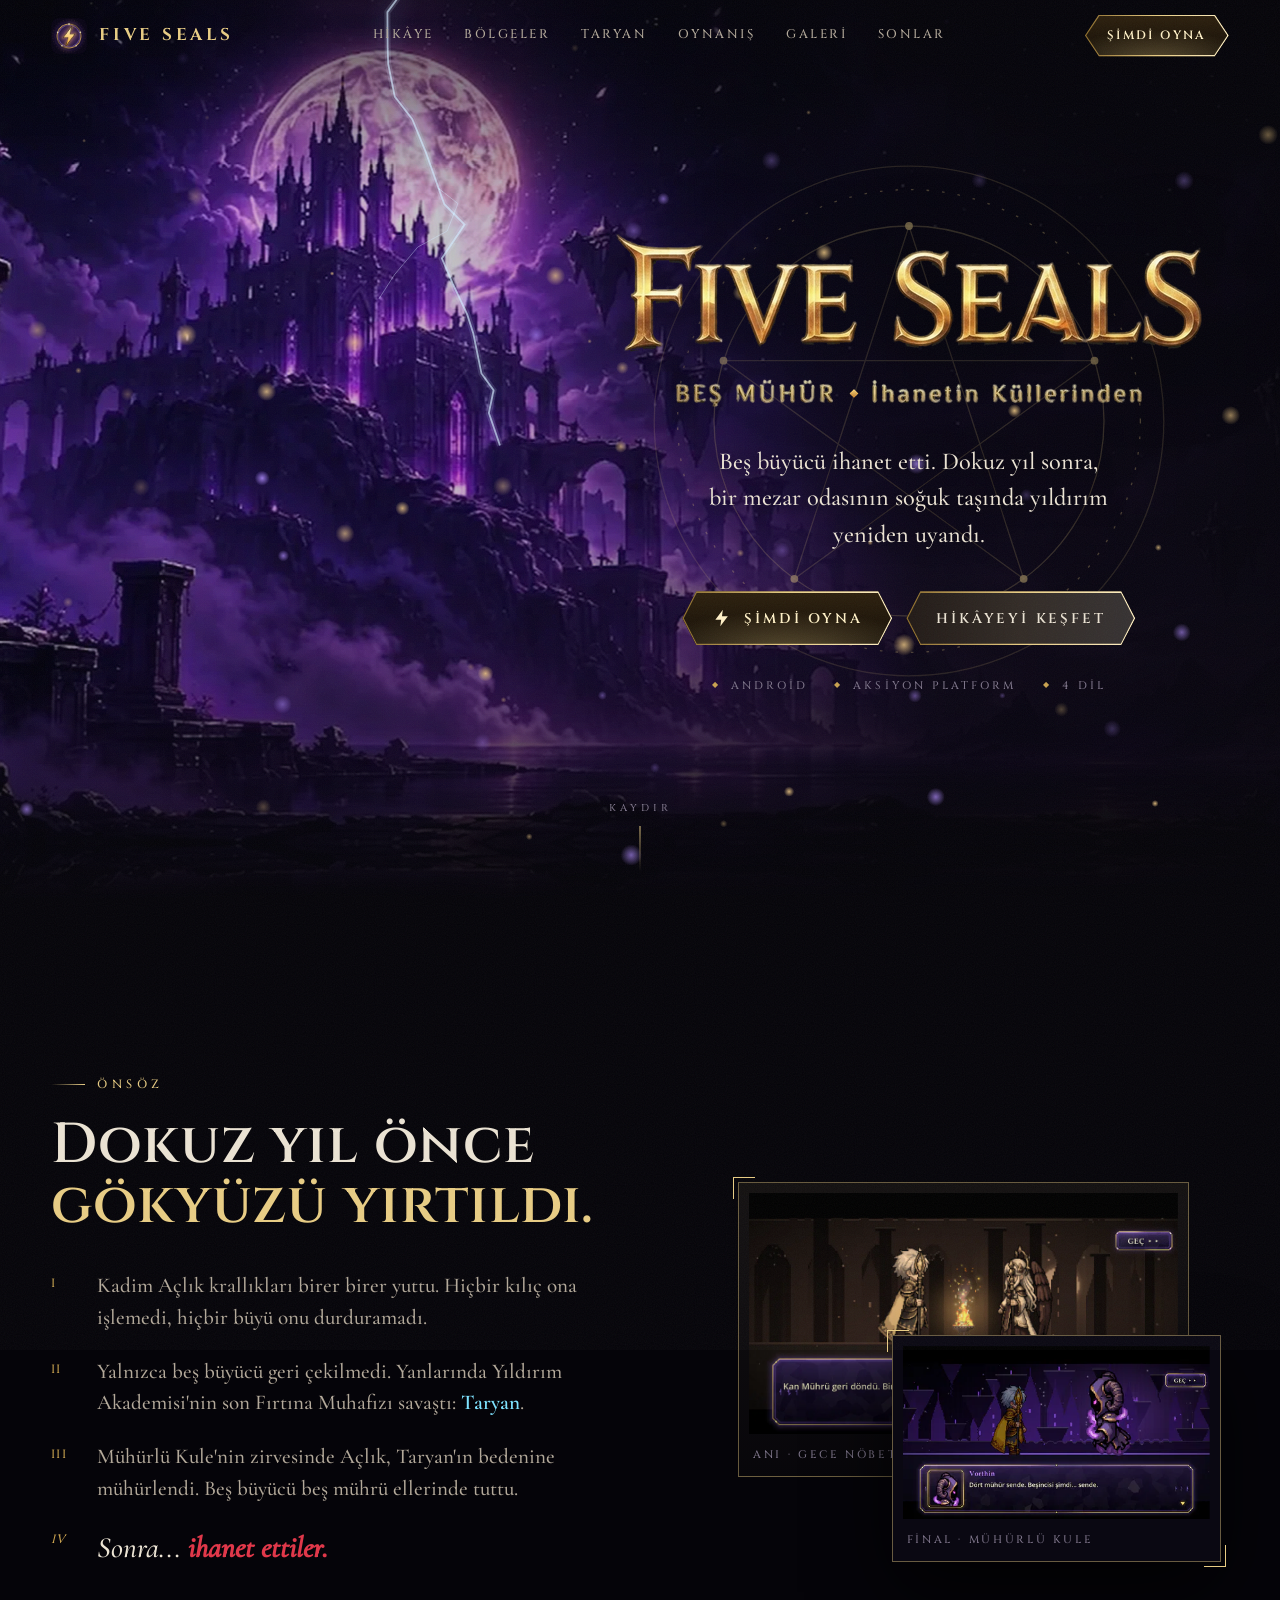
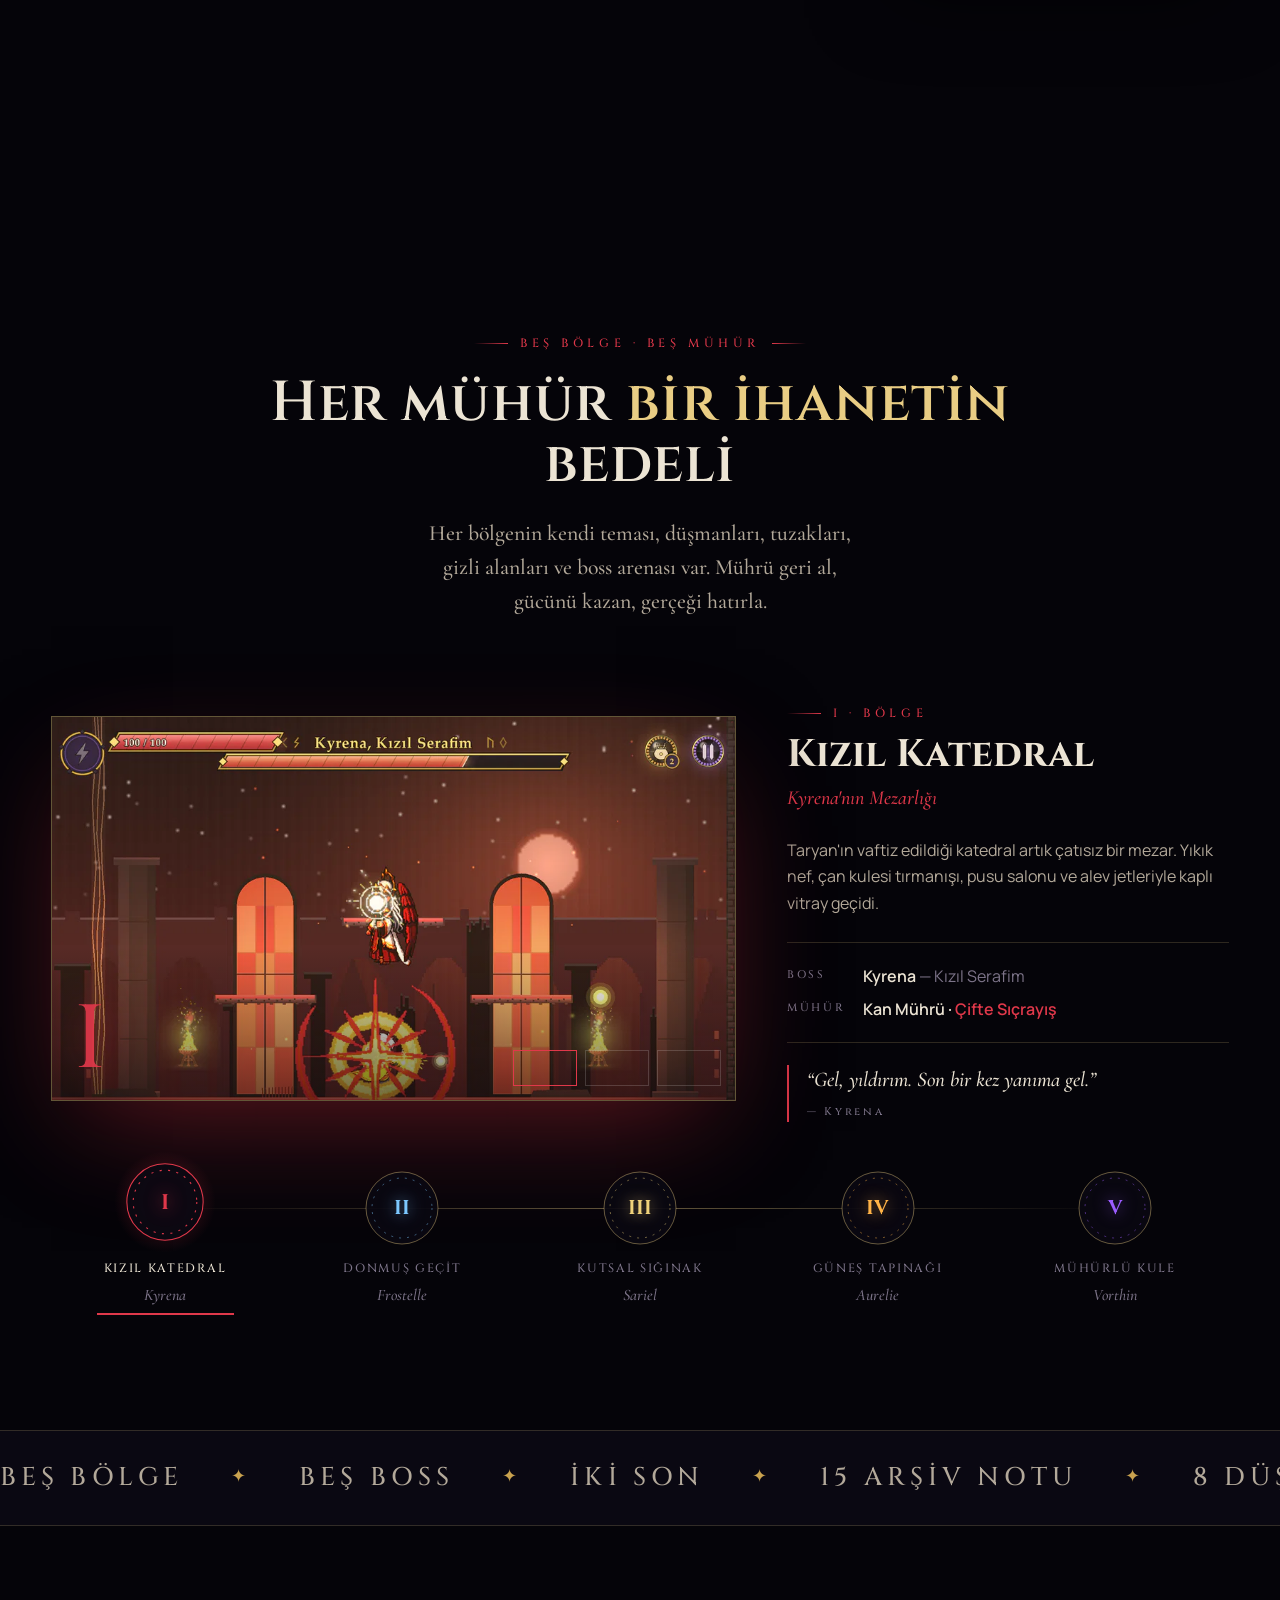
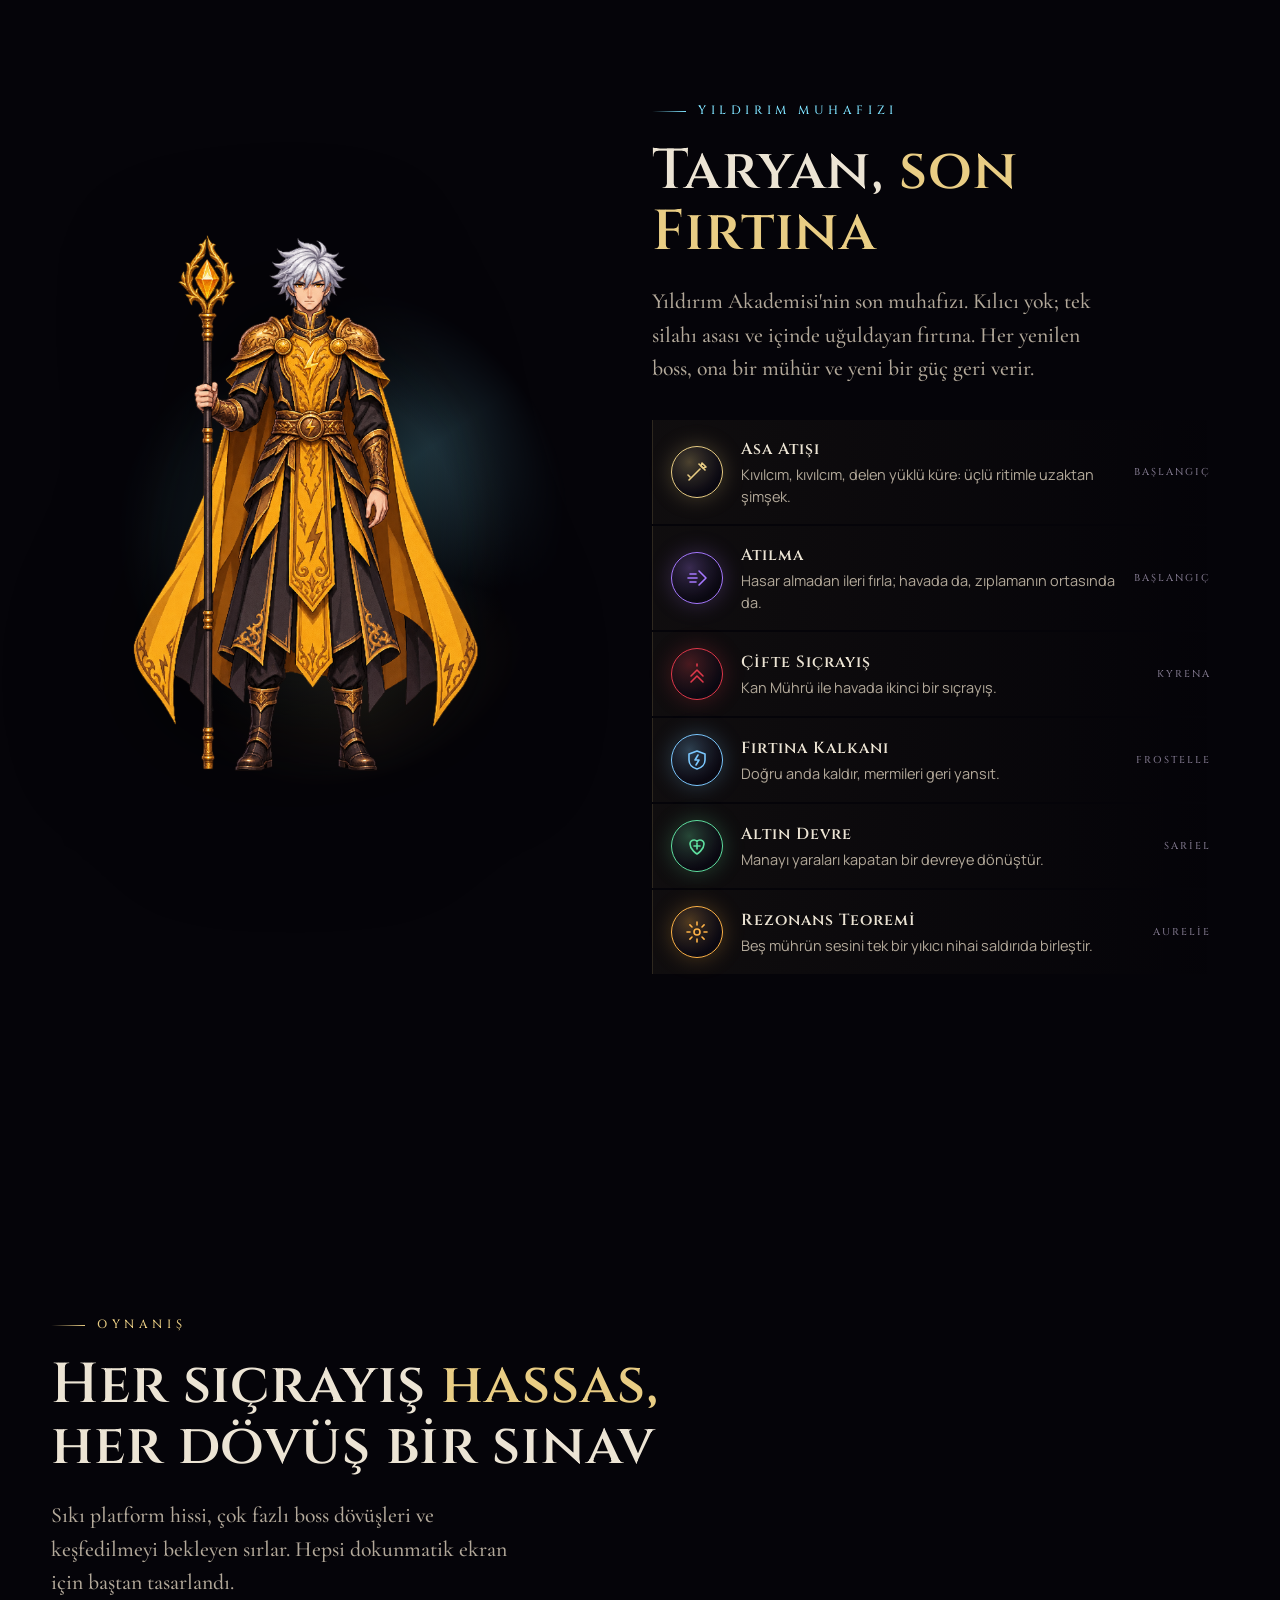
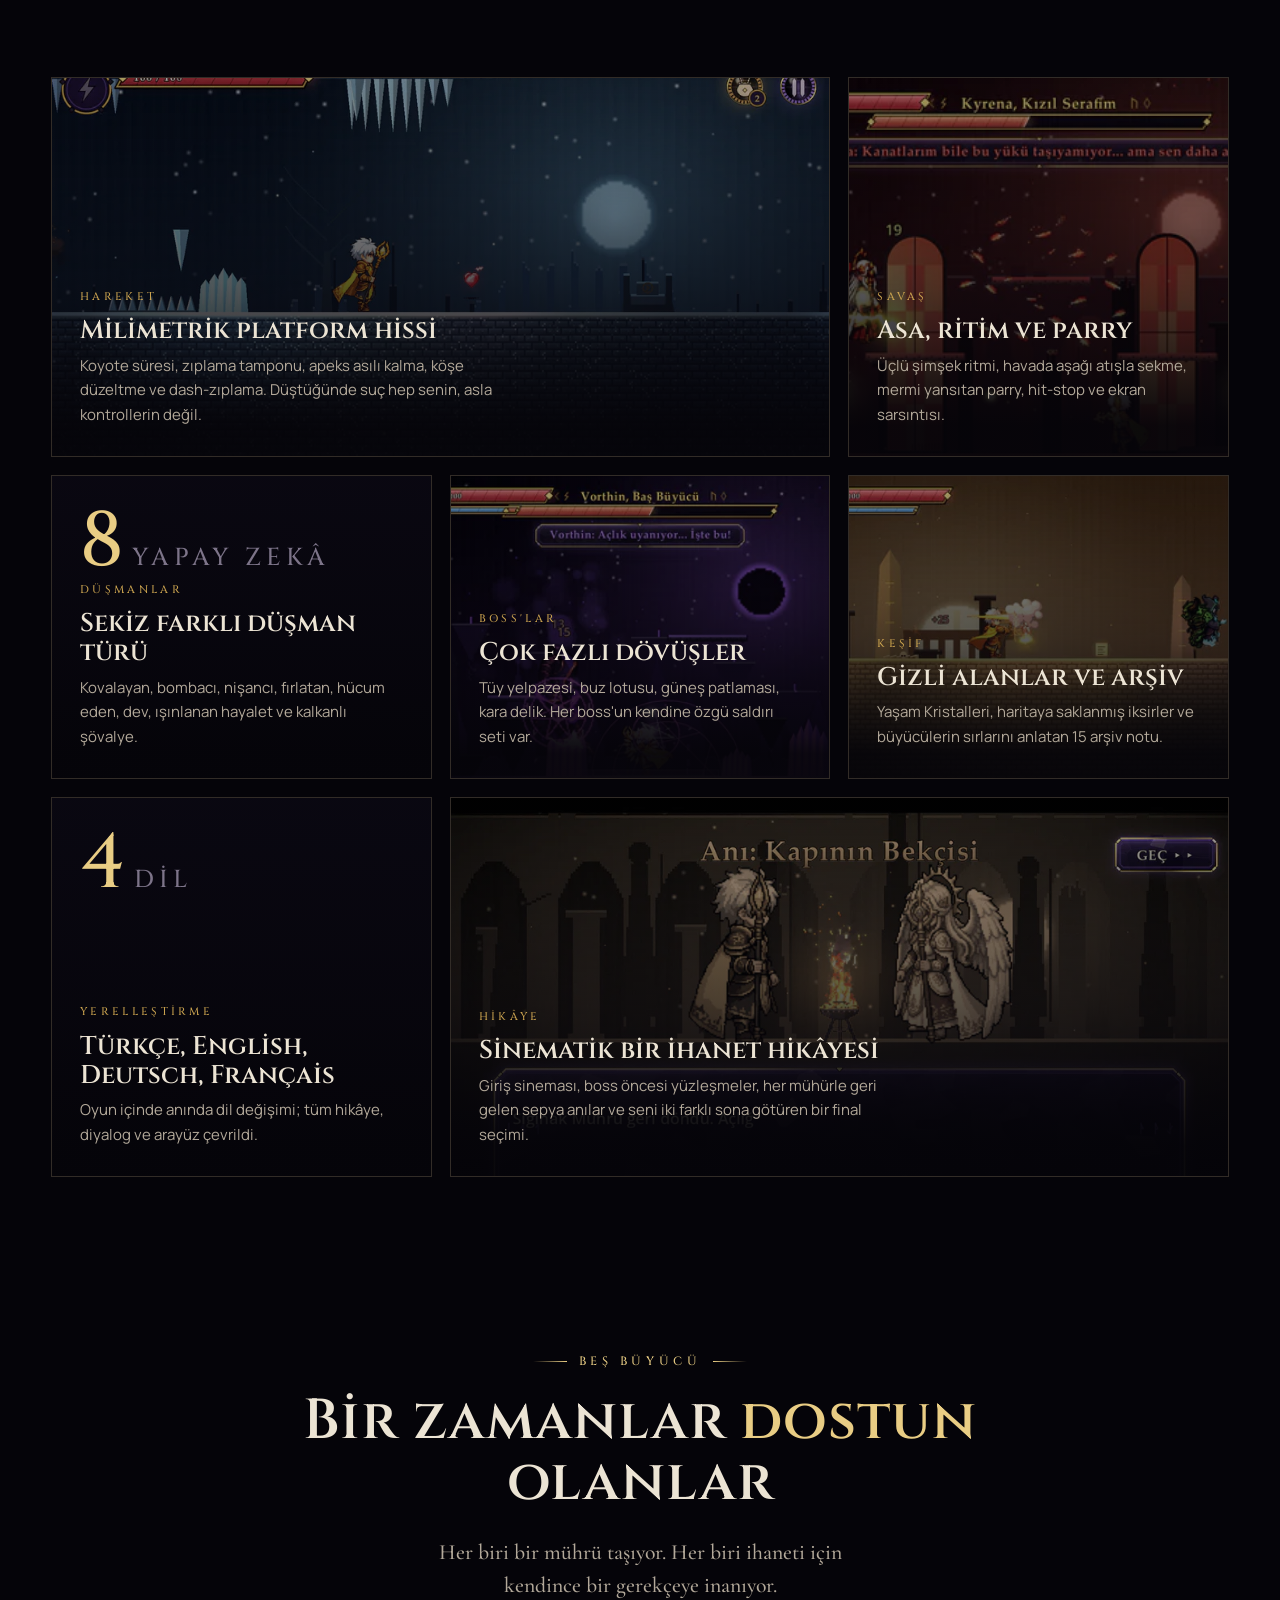
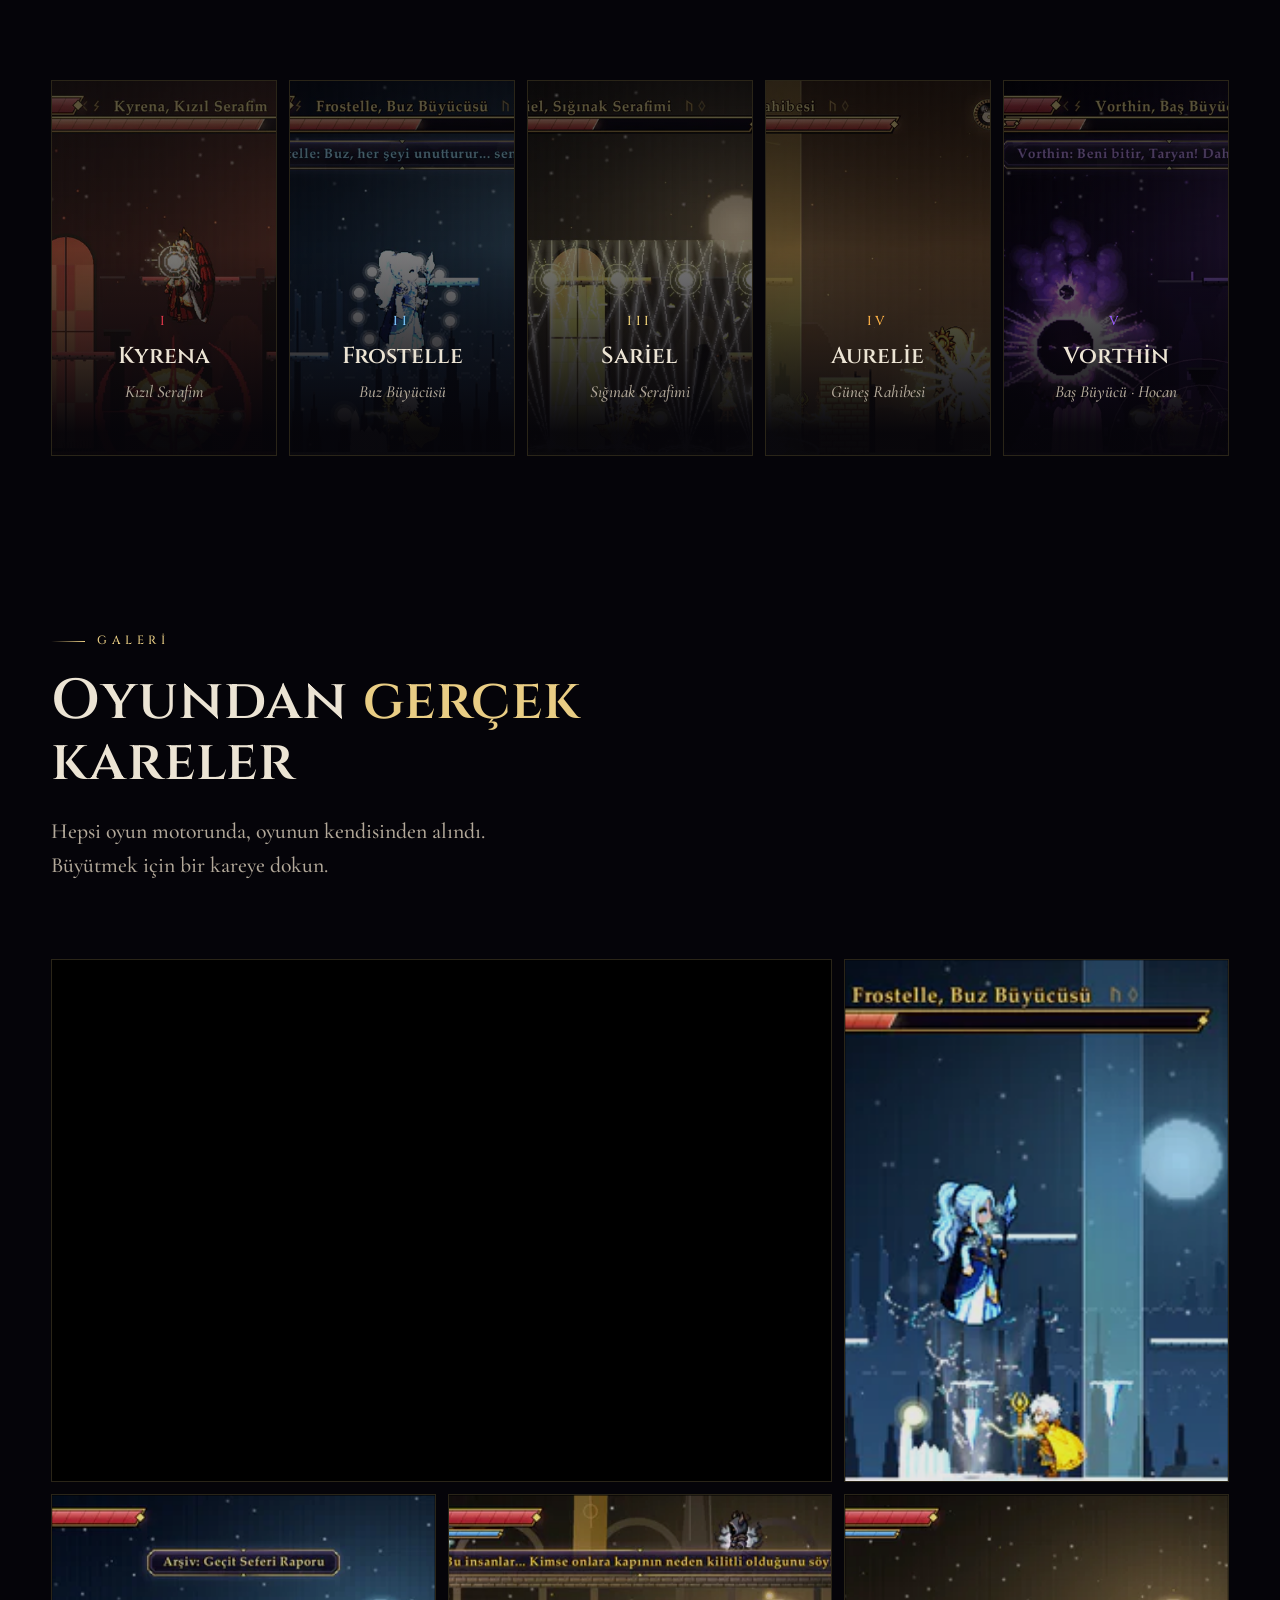
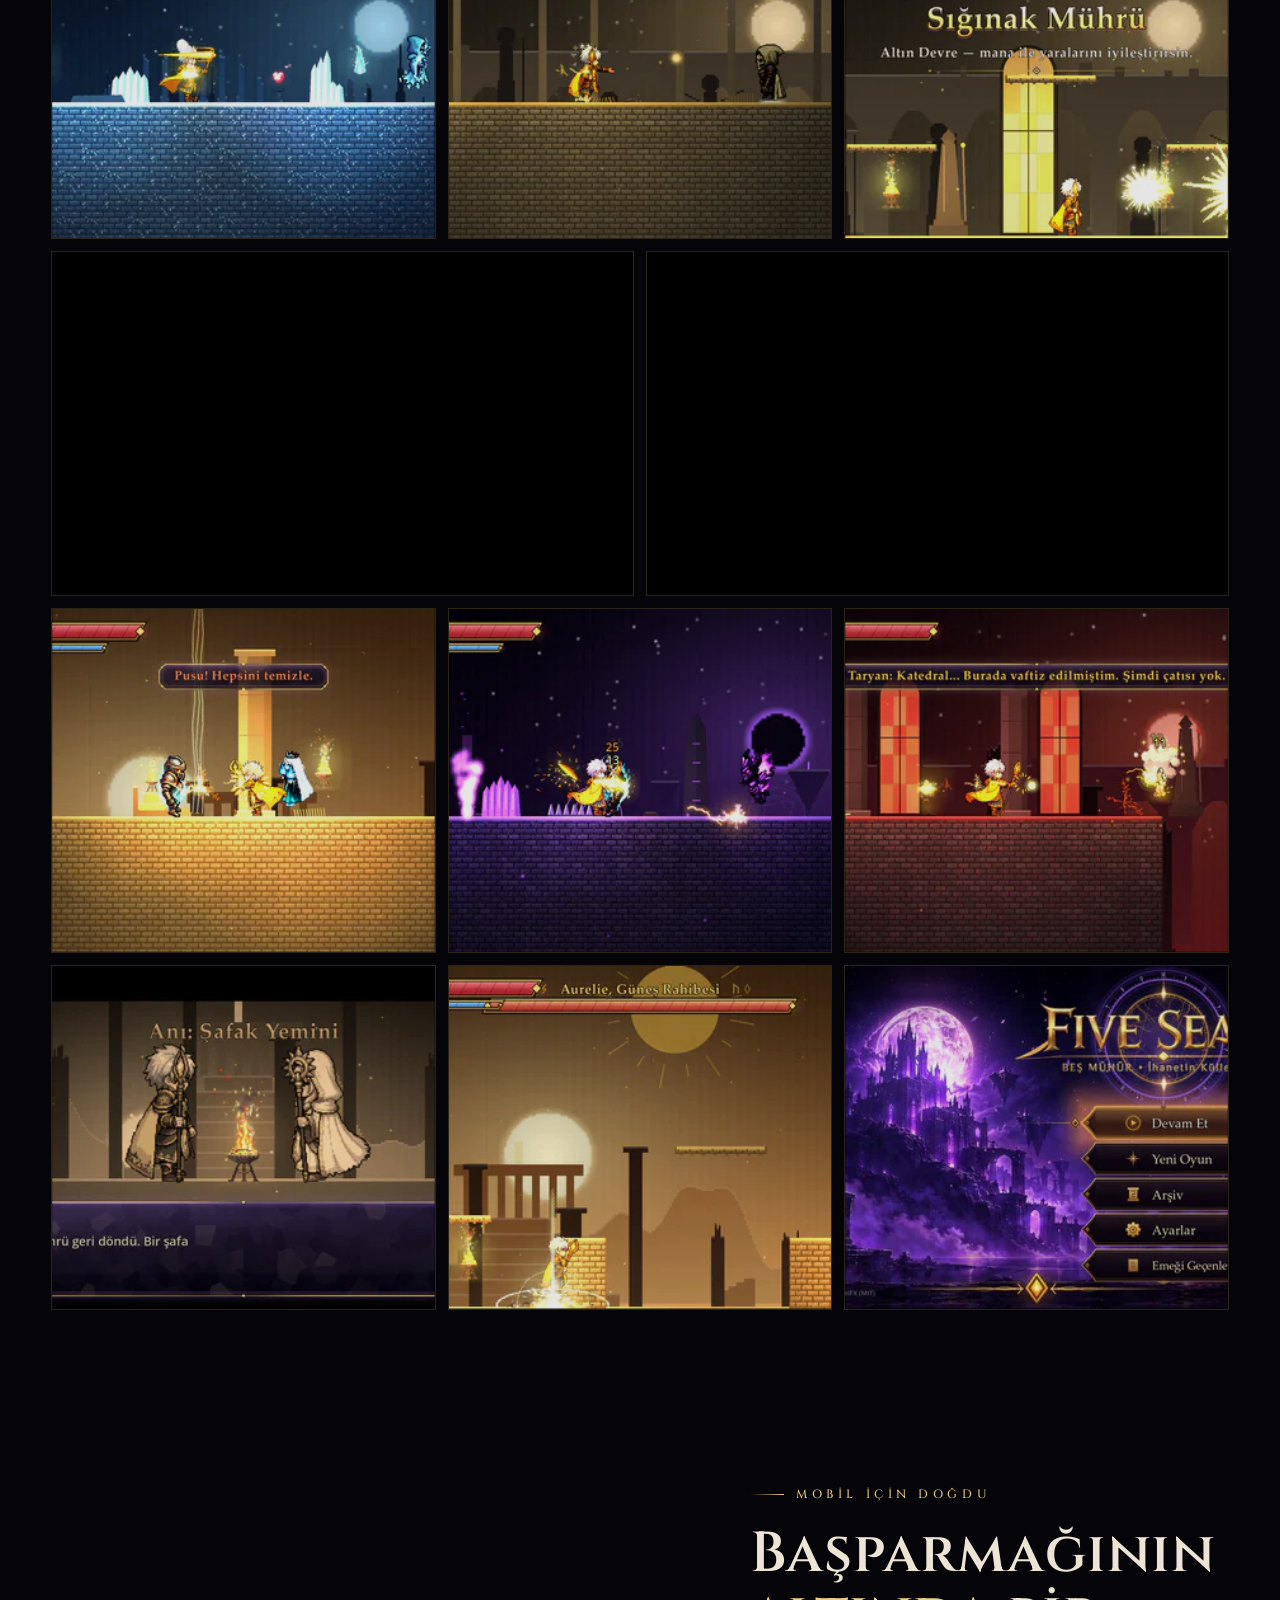
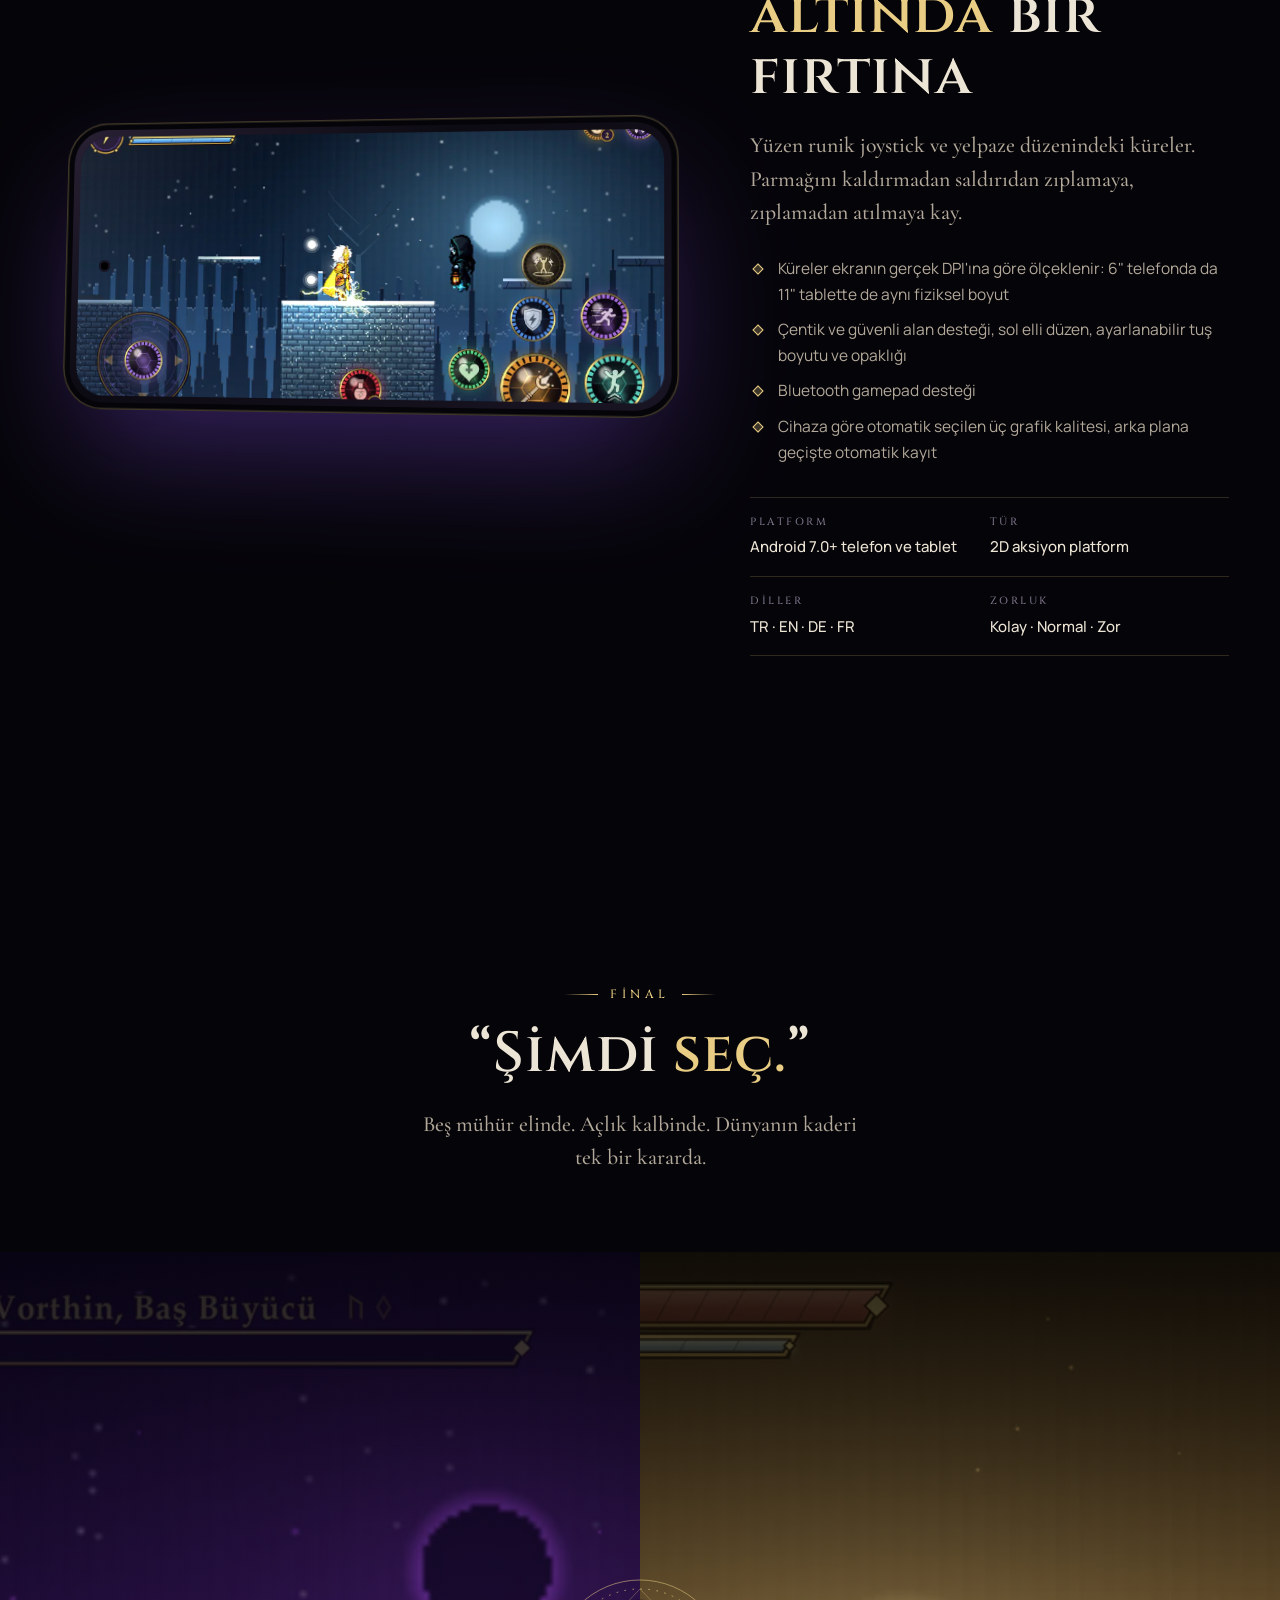
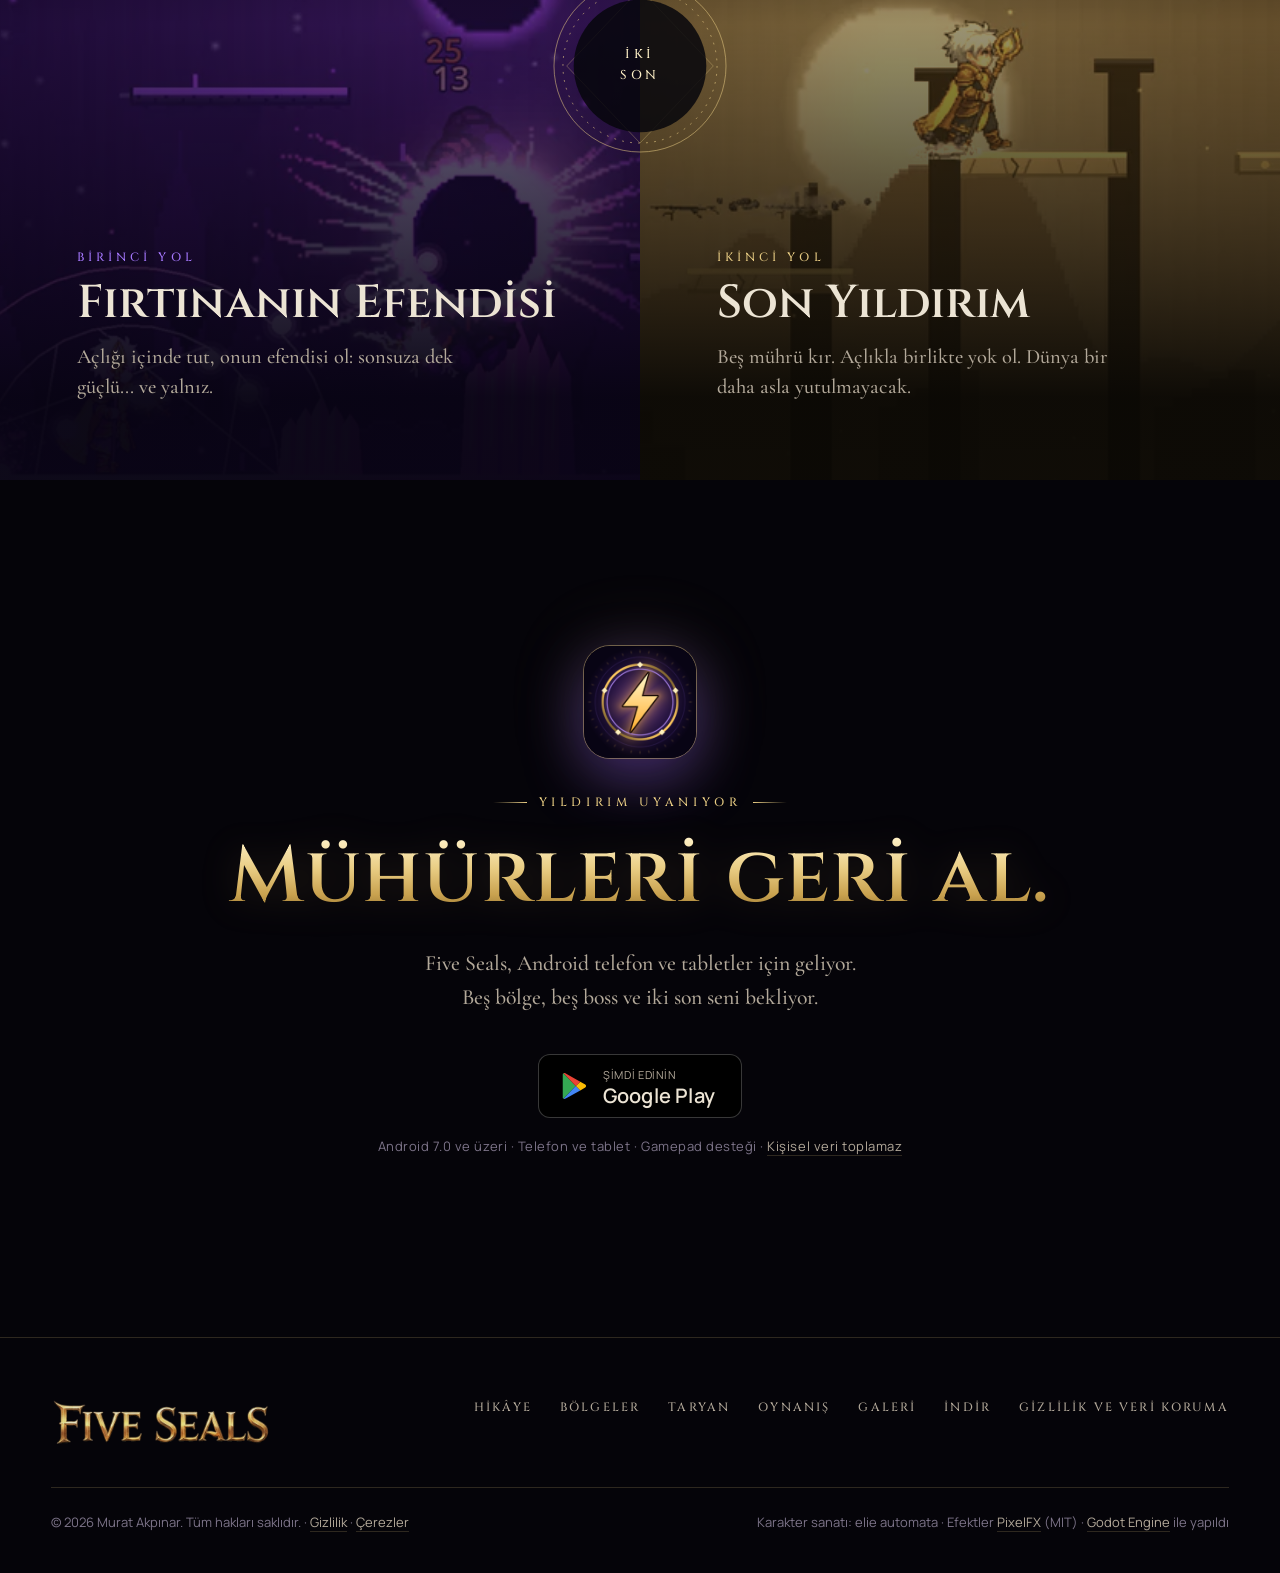
==== commit 96aa3c4f: "Credit Murat Akpınar in the footer copyright Co-Authored-By: Claude Opus 5.5 <noreply@anthropic.com>" ====
--- a/index.html
+++ b/index.html
@@ -494,7 +494,7 @@
         </nav>
       </div>
       <div class="footer__credits">
-        <span>© <span id="year">2026</span> Poledrops. Tüm hakları saklıdır. · <a href="gizlilik.html">Gizlilik</a> · <a href="gizlilik.html#cerezler">Çerezler</a></span>
+        <span>© <span id="year">2026</span> Murat Akpınar. Tüm hakları saklıdır. · <a href="gizlilik.html">Gizlilik</a> · <a href="gizlilik.html#cerezler">Çerezler</a></span>
         <span>Karakter sanatı: elie automata · Efektler <a href="https://github.com/patch-gg/pixelfx" target="_blank" rel="noopener">PixelFX</a> (MIT) · <a href="https://godotengine.org" target="_blank" rel="noopener">Godot Engine</a> ile yapıldı</span>
       </div>
     </div>
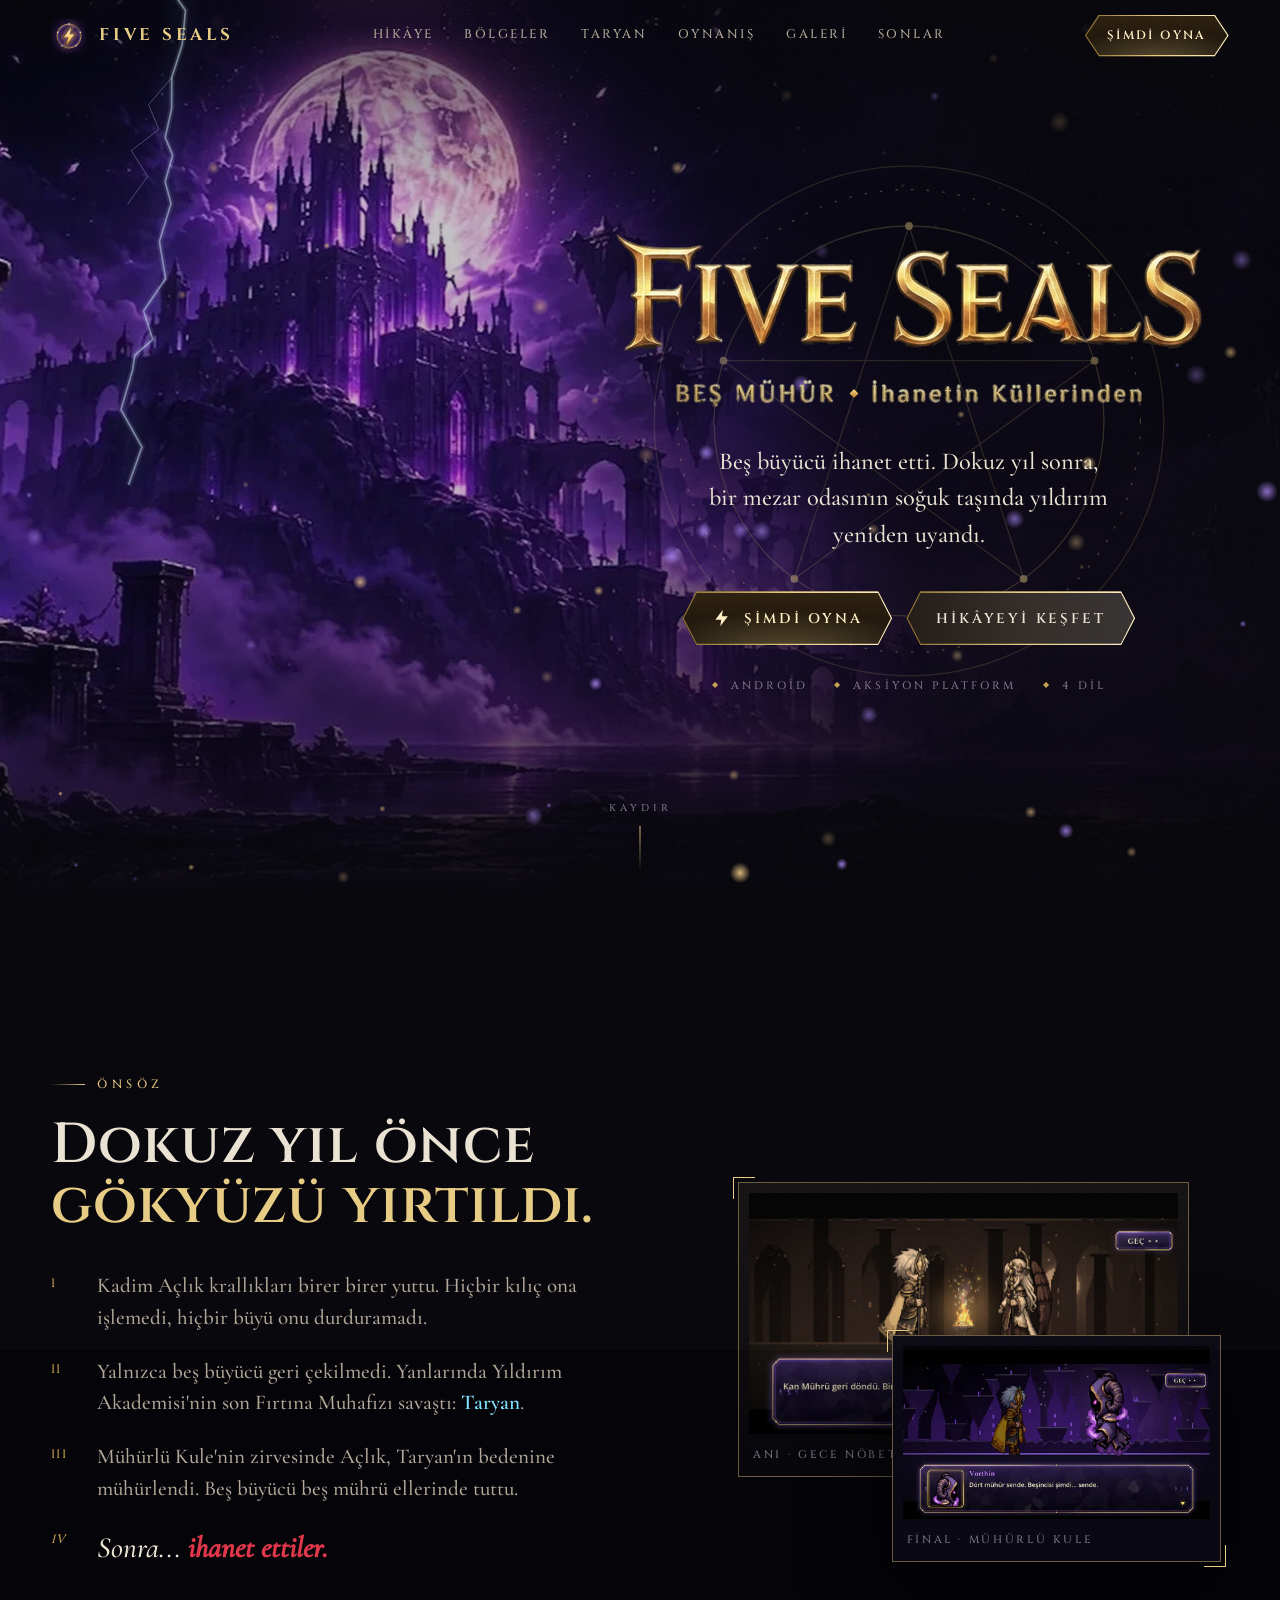
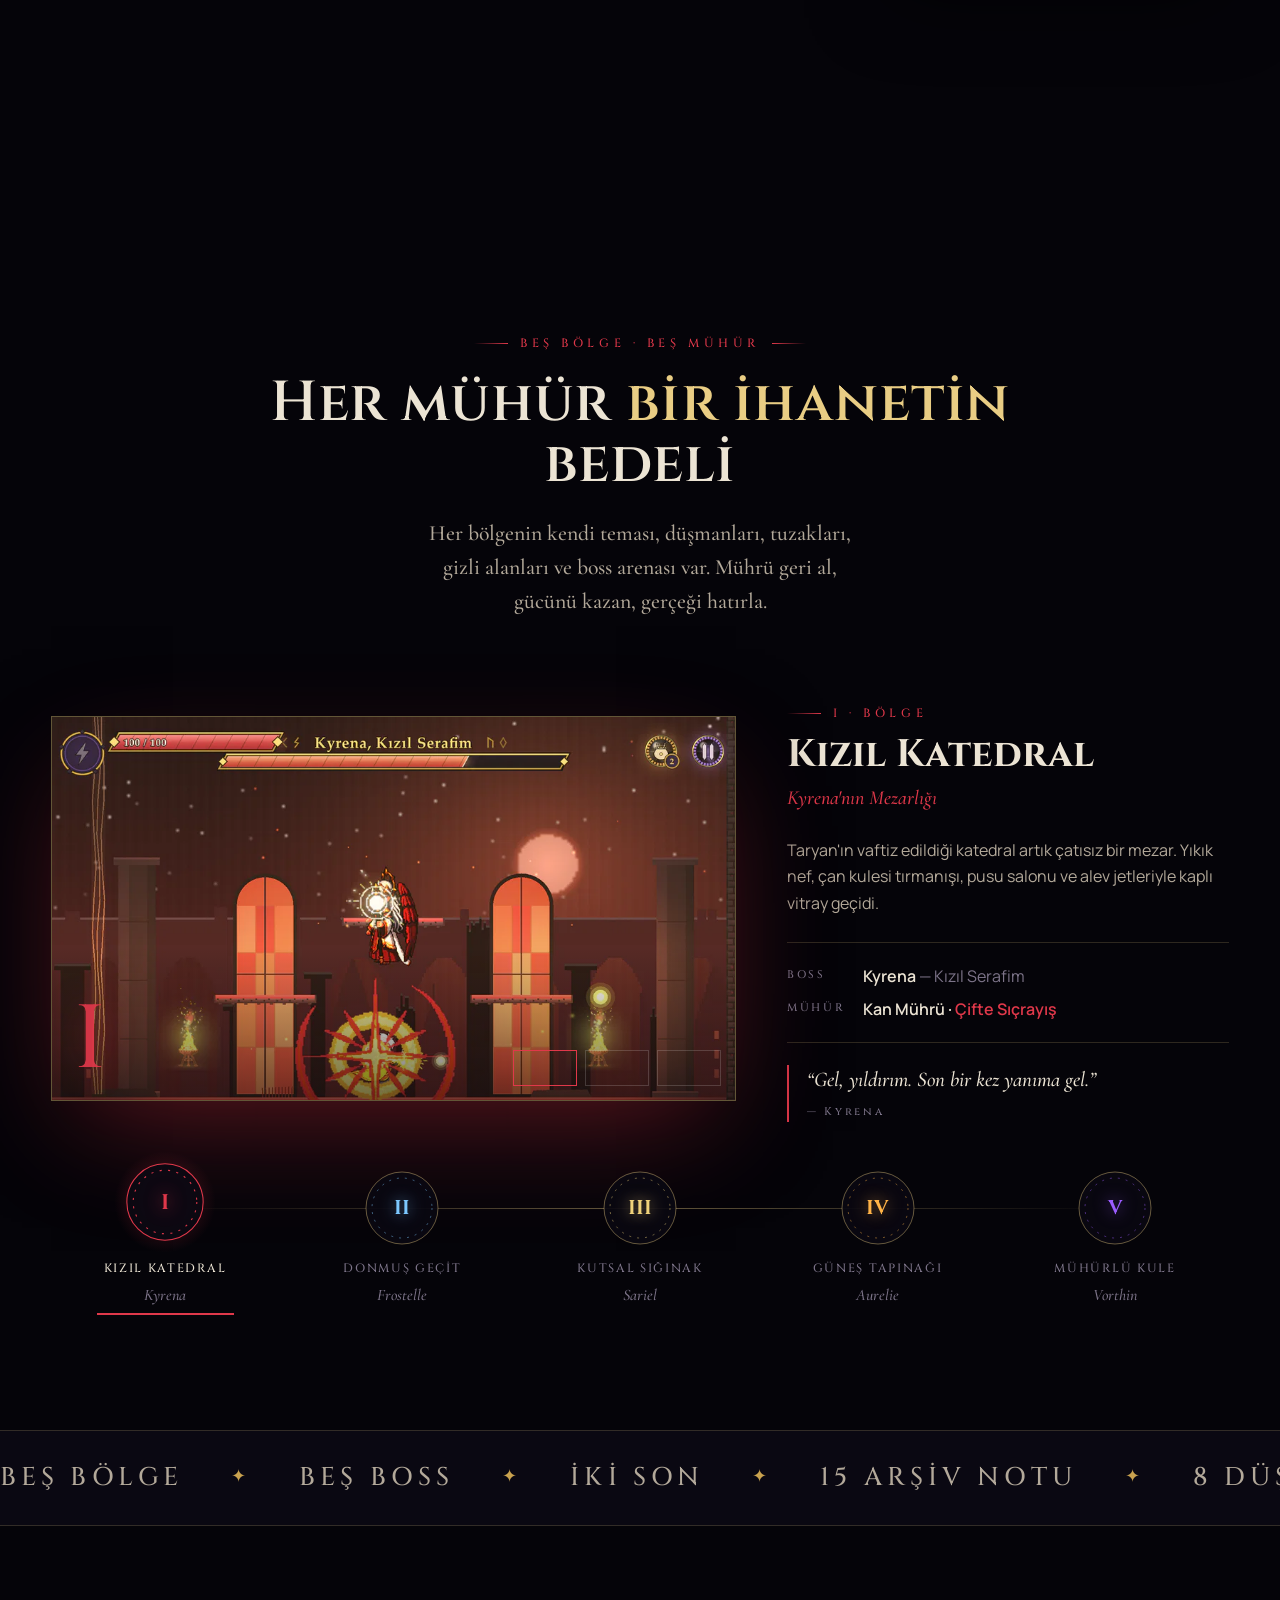
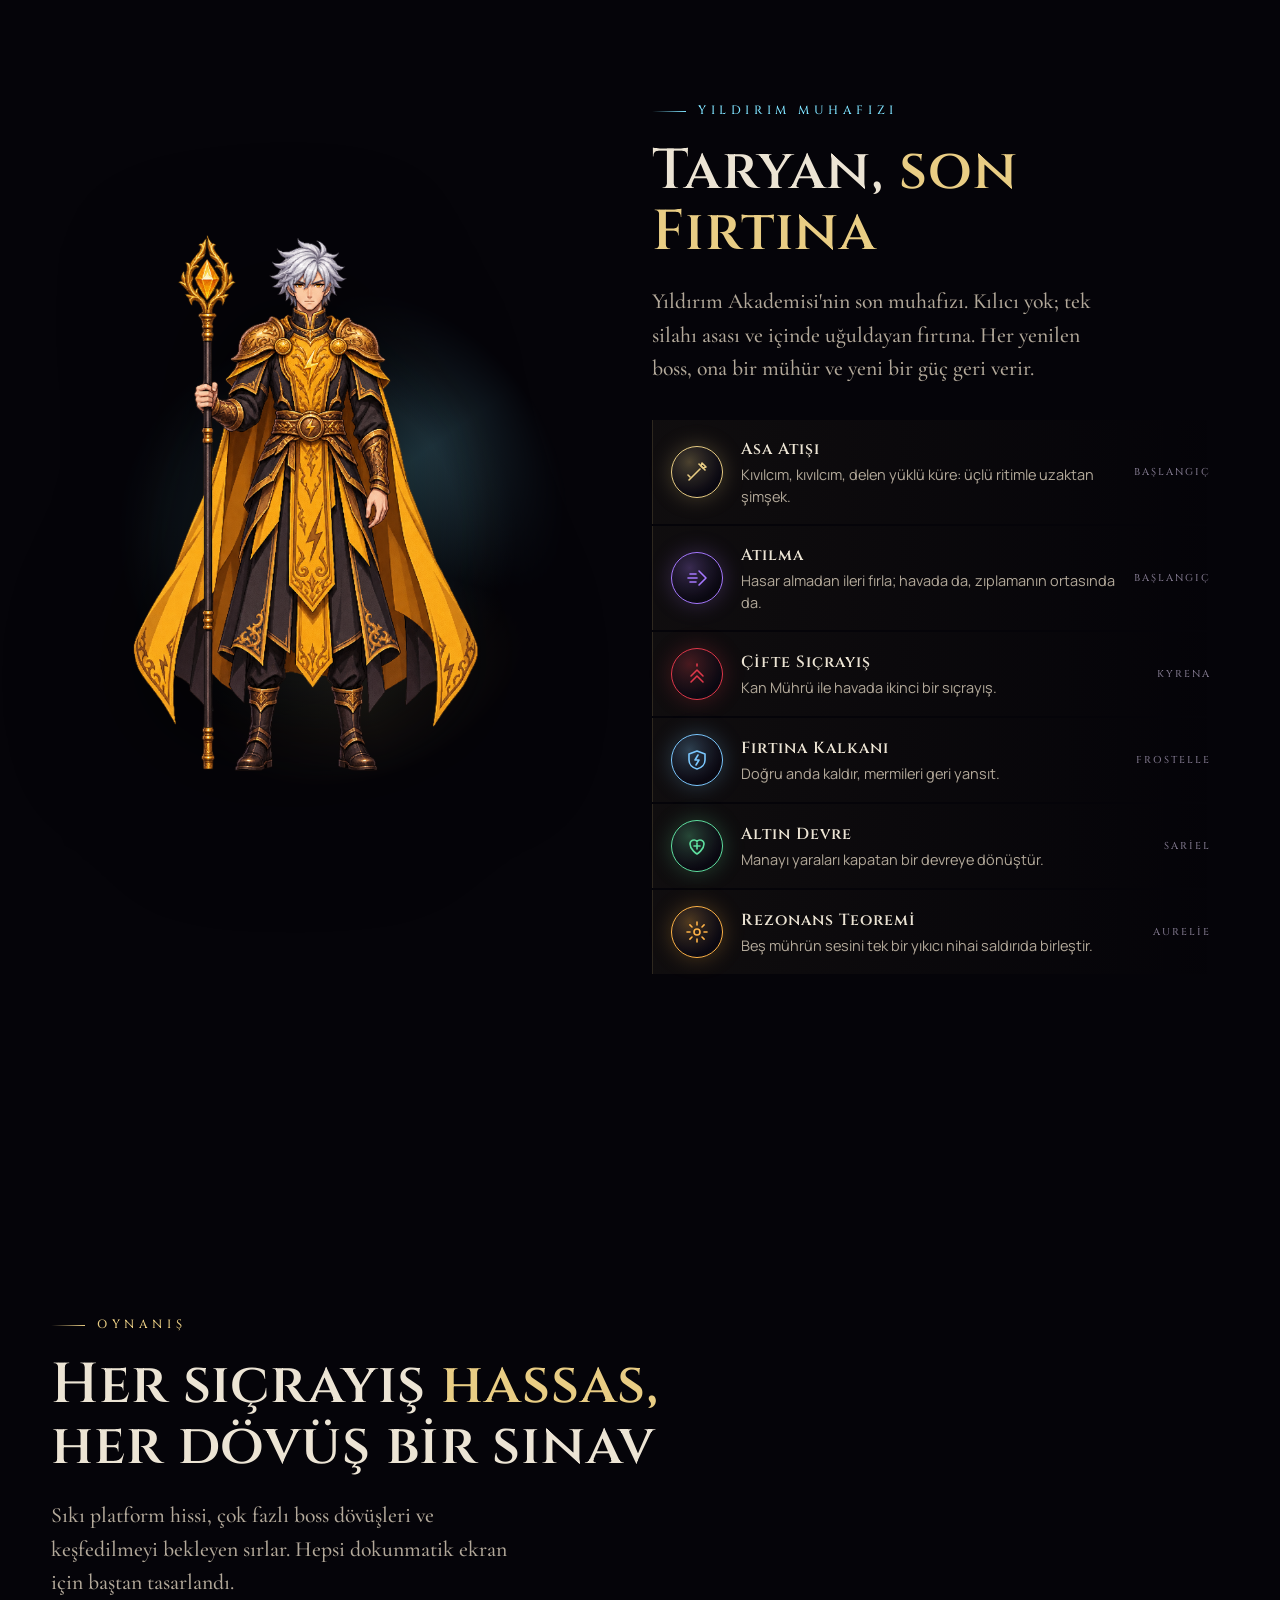
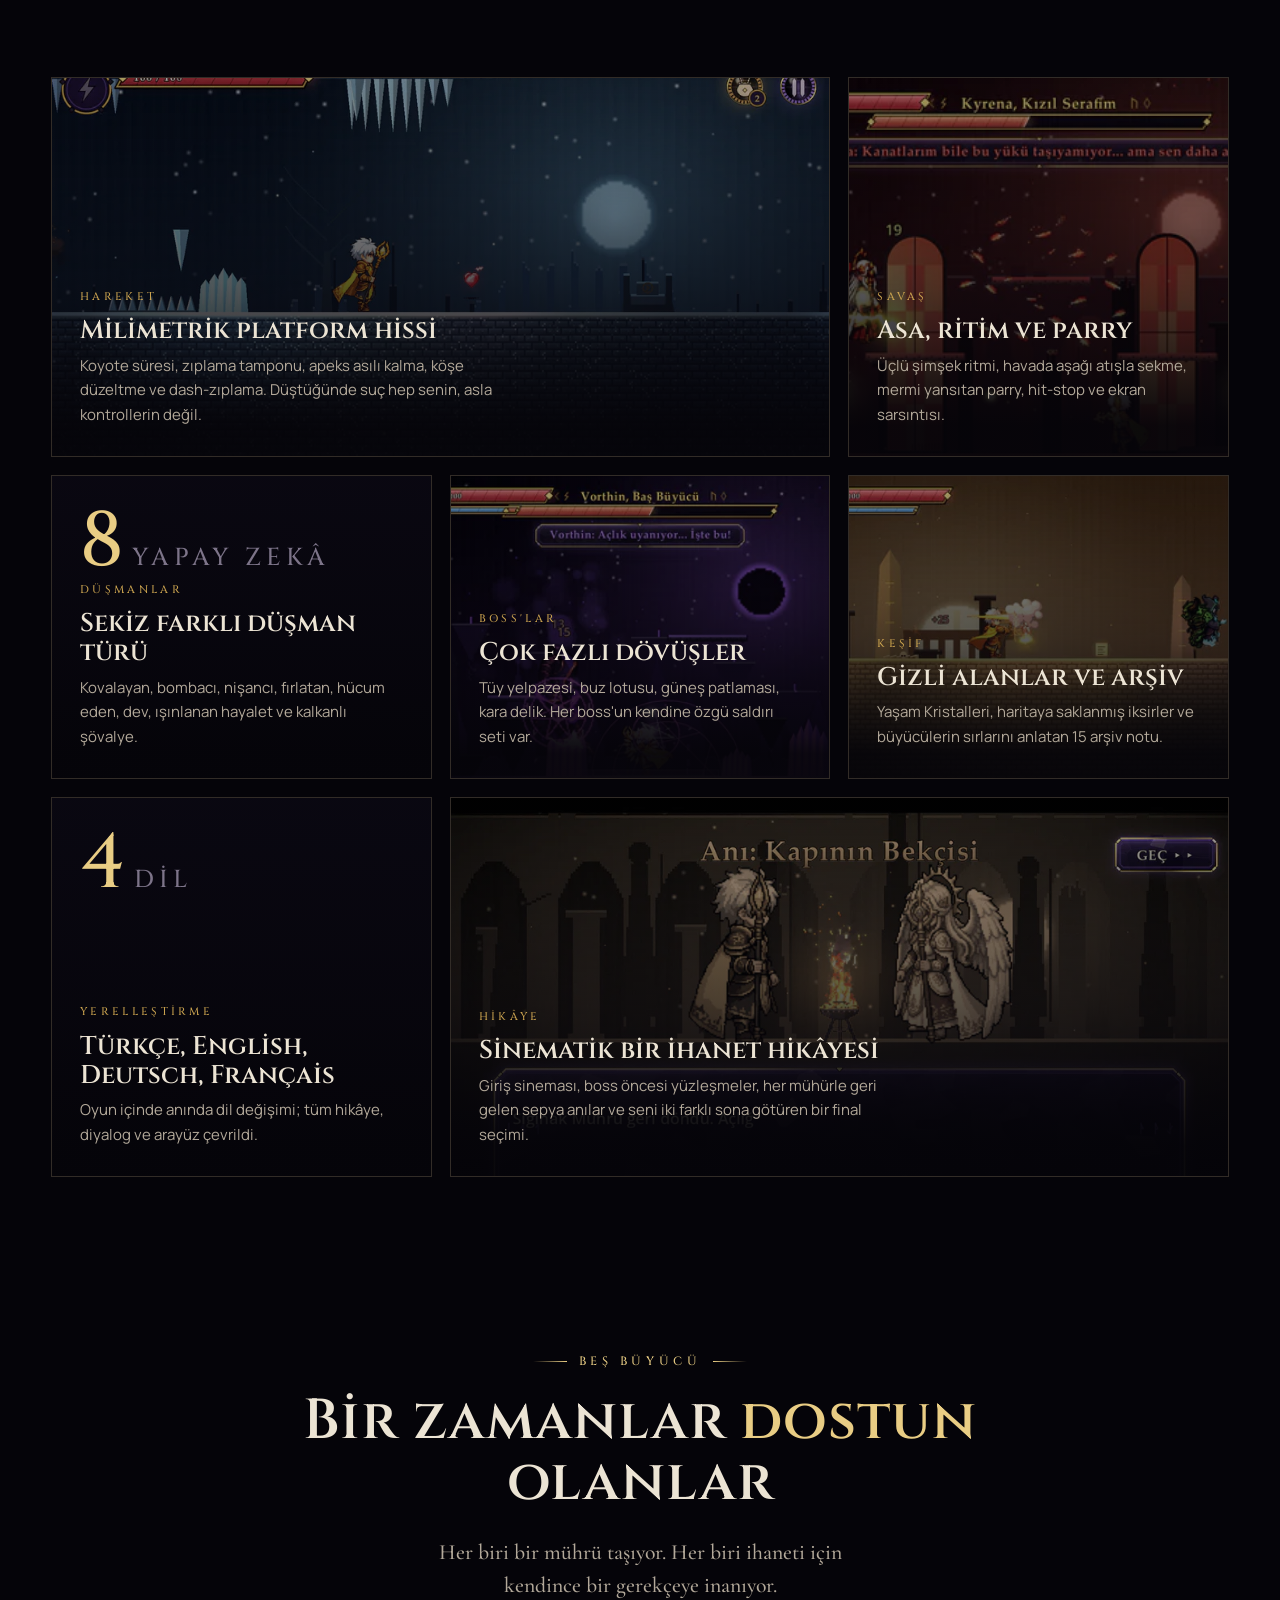
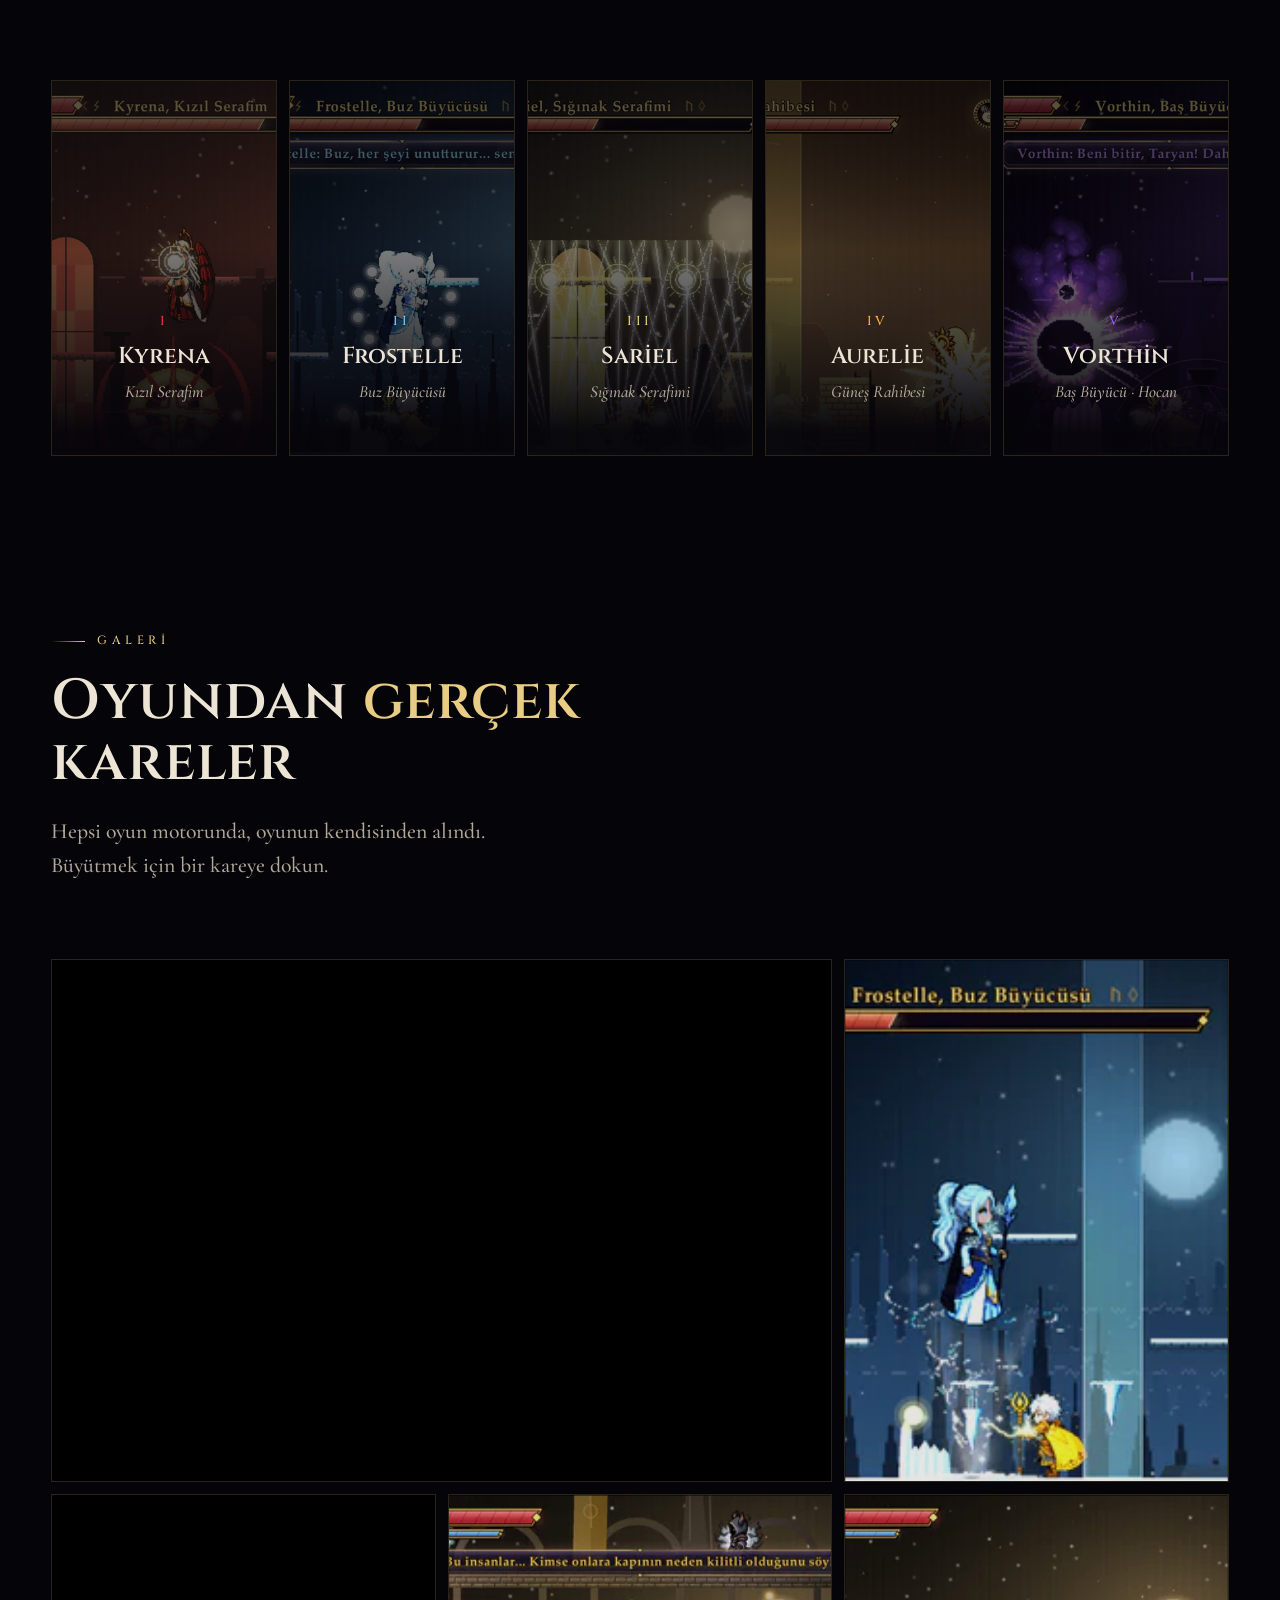
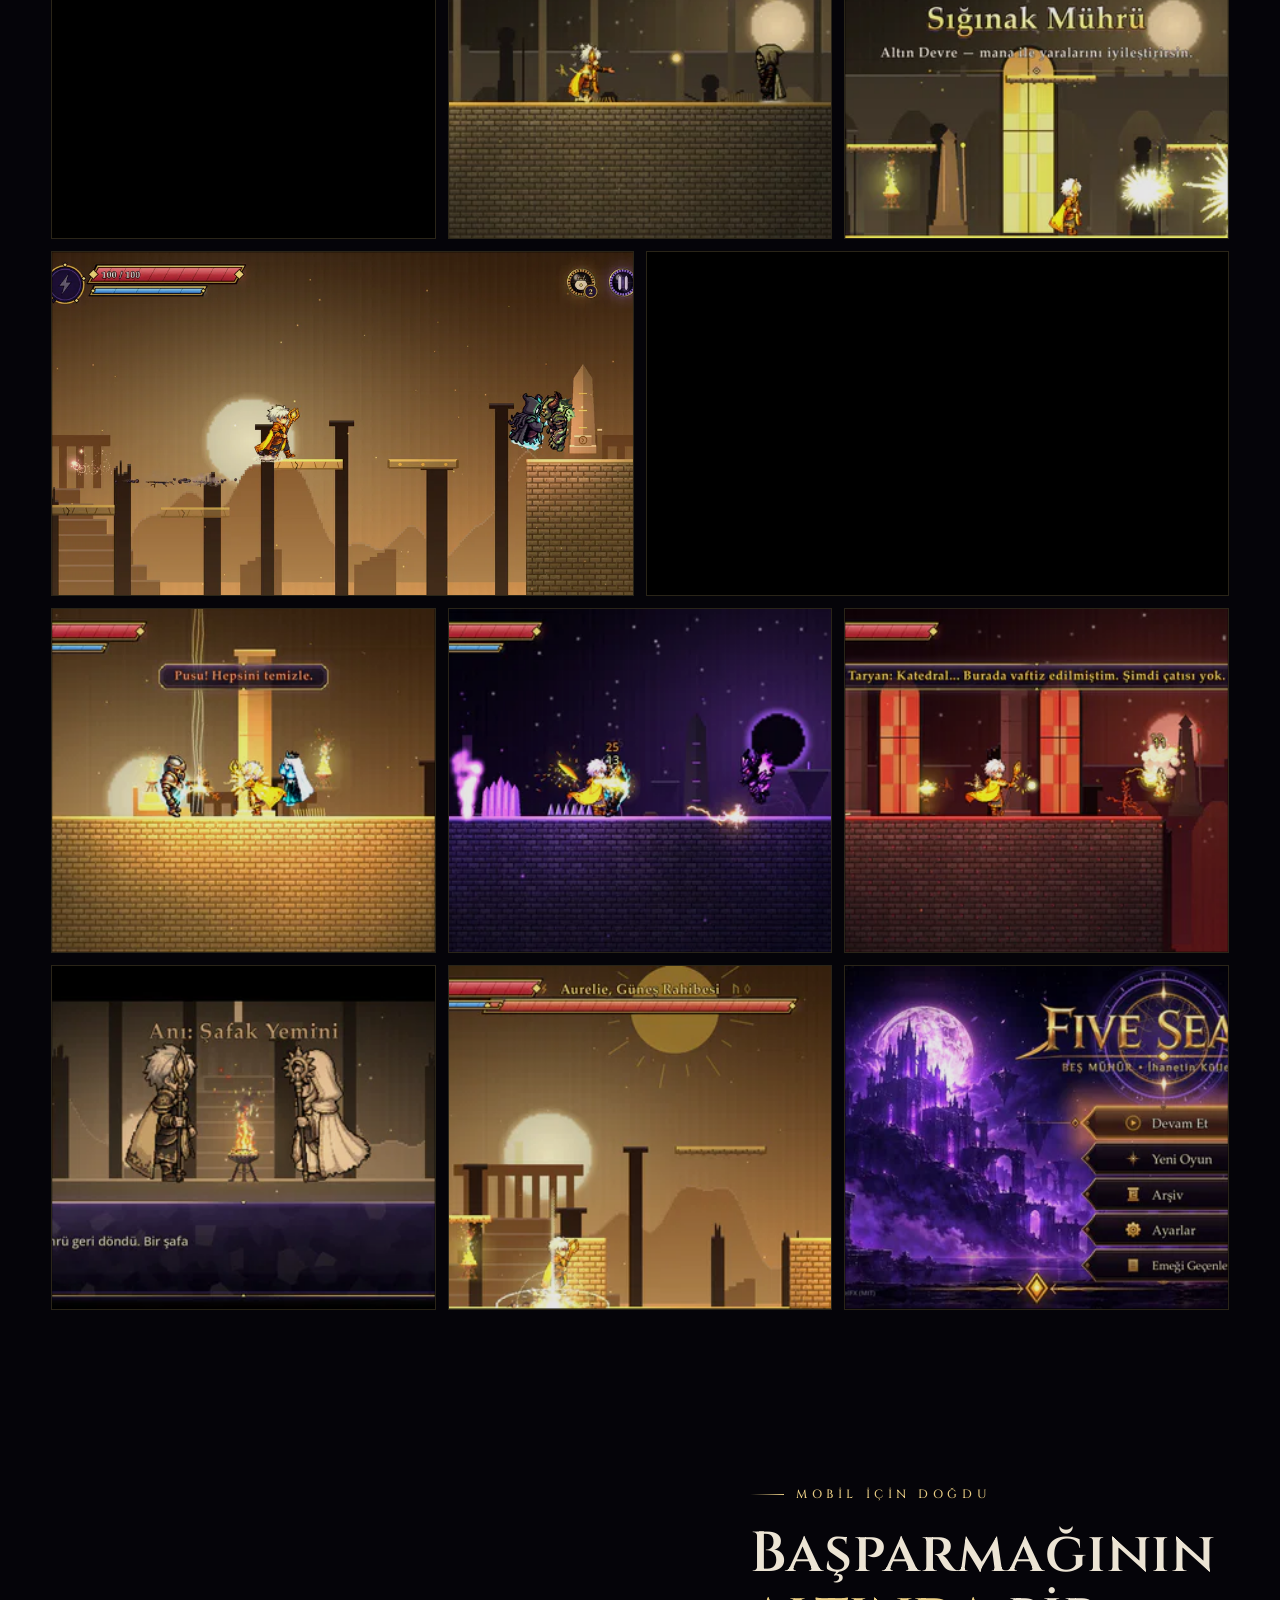
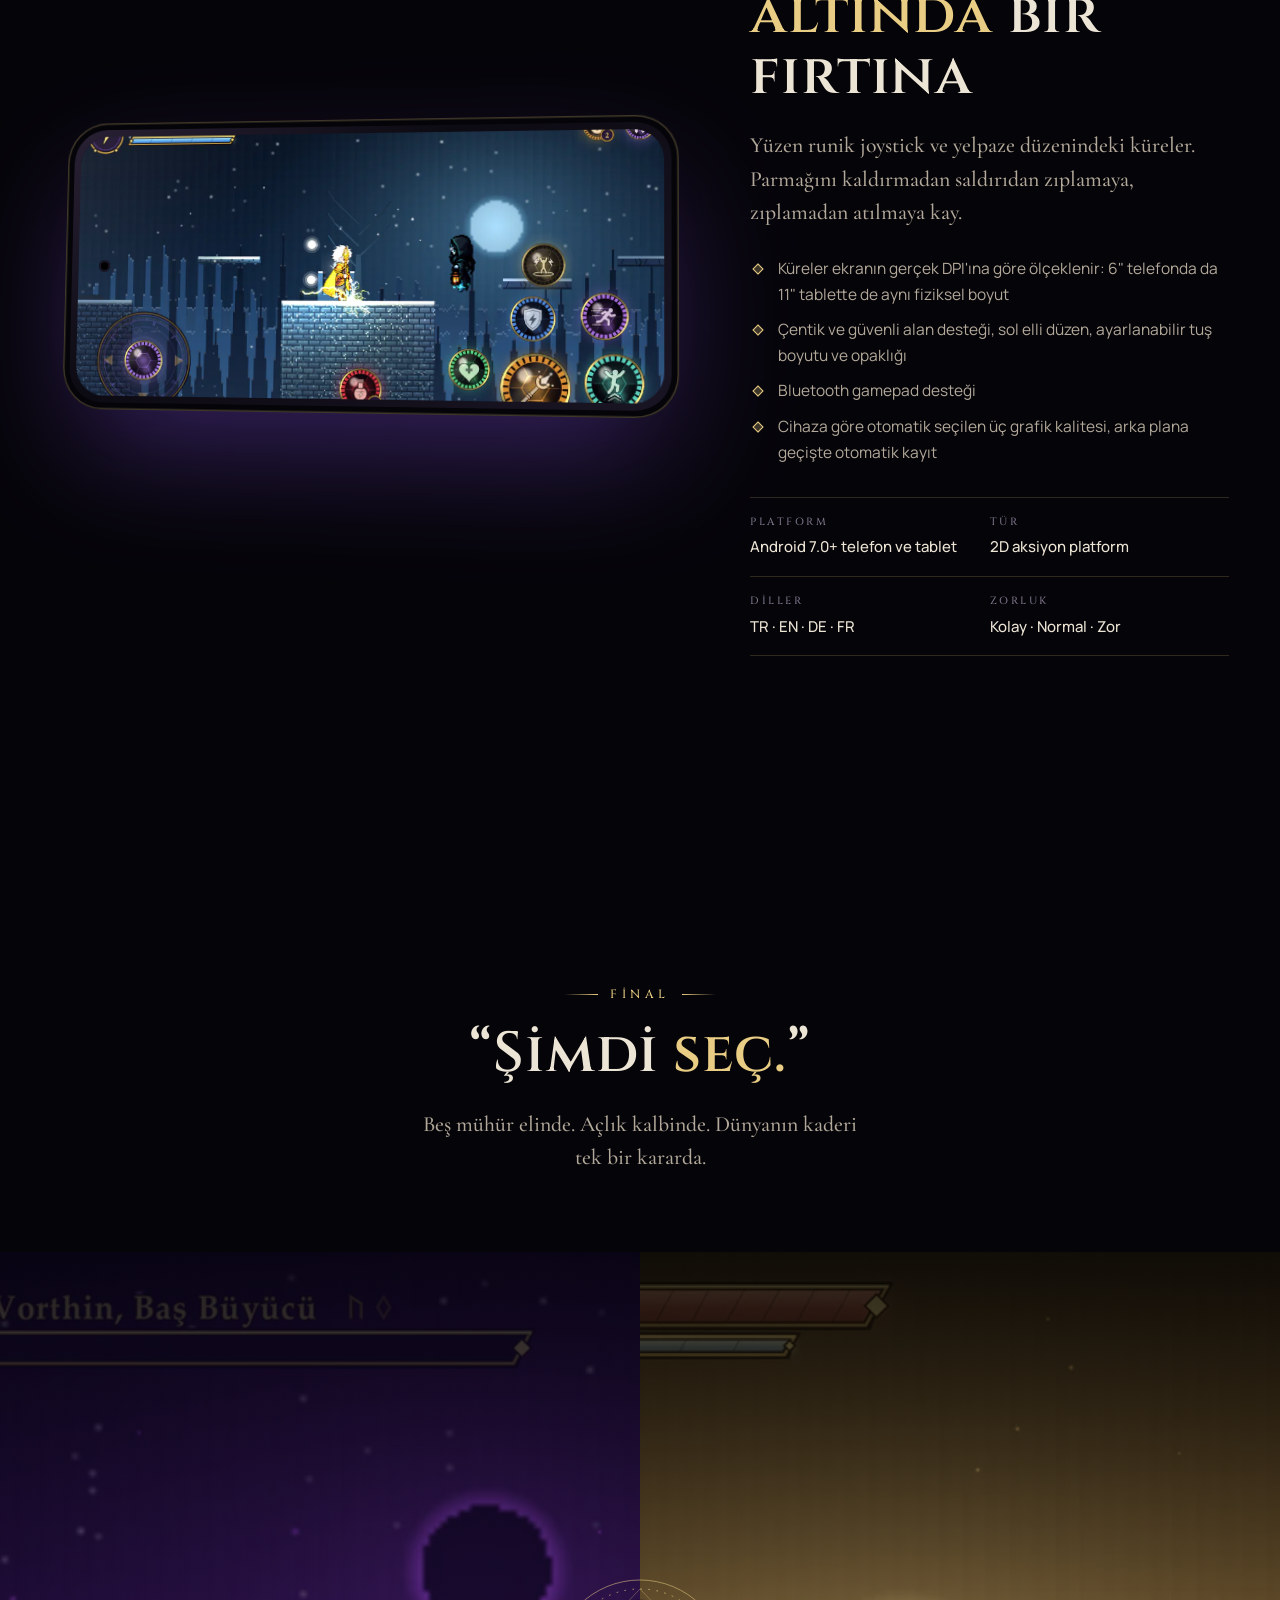
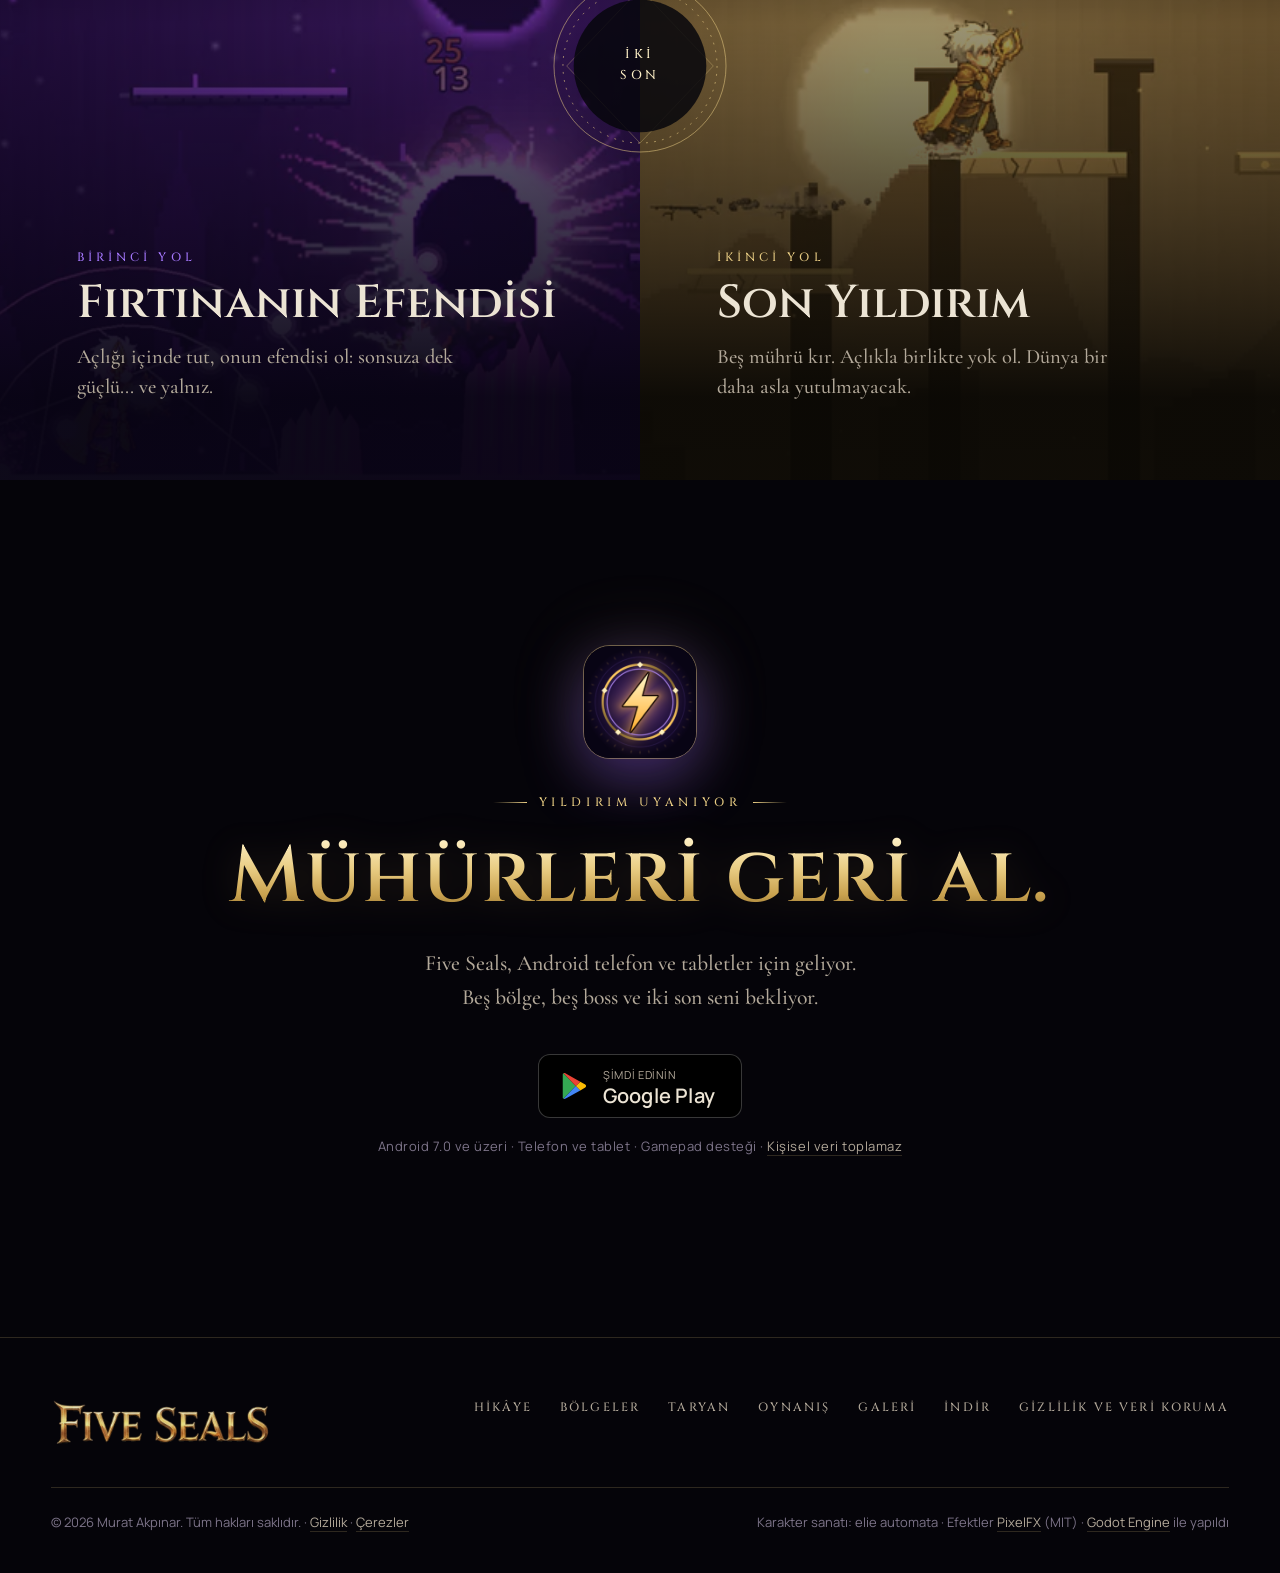
==== commit e106b58b: "Credit Murat Akpınar in structured data and README Co-Authored-By: Claude Opus 5.5 <noreply@anthropi" ====
--- a/index.html
+++ b/index.html
@@ -46,7 +46,7 @@
     "inLanguage": ["tr", "en", "de", "fr"],
     "playMode": "SinglePlayer",
     "image": "https://poledrops.github.io/FiveSealsSite/assets/img/og.jpg",
-    "author": { "@type": "Organization", "name": "Poledrops" },
+    "author": { "@type": "Person", "name": "Murat Akpınar" },
     "softwareVersion": "1.1.0"
   }
   </script>
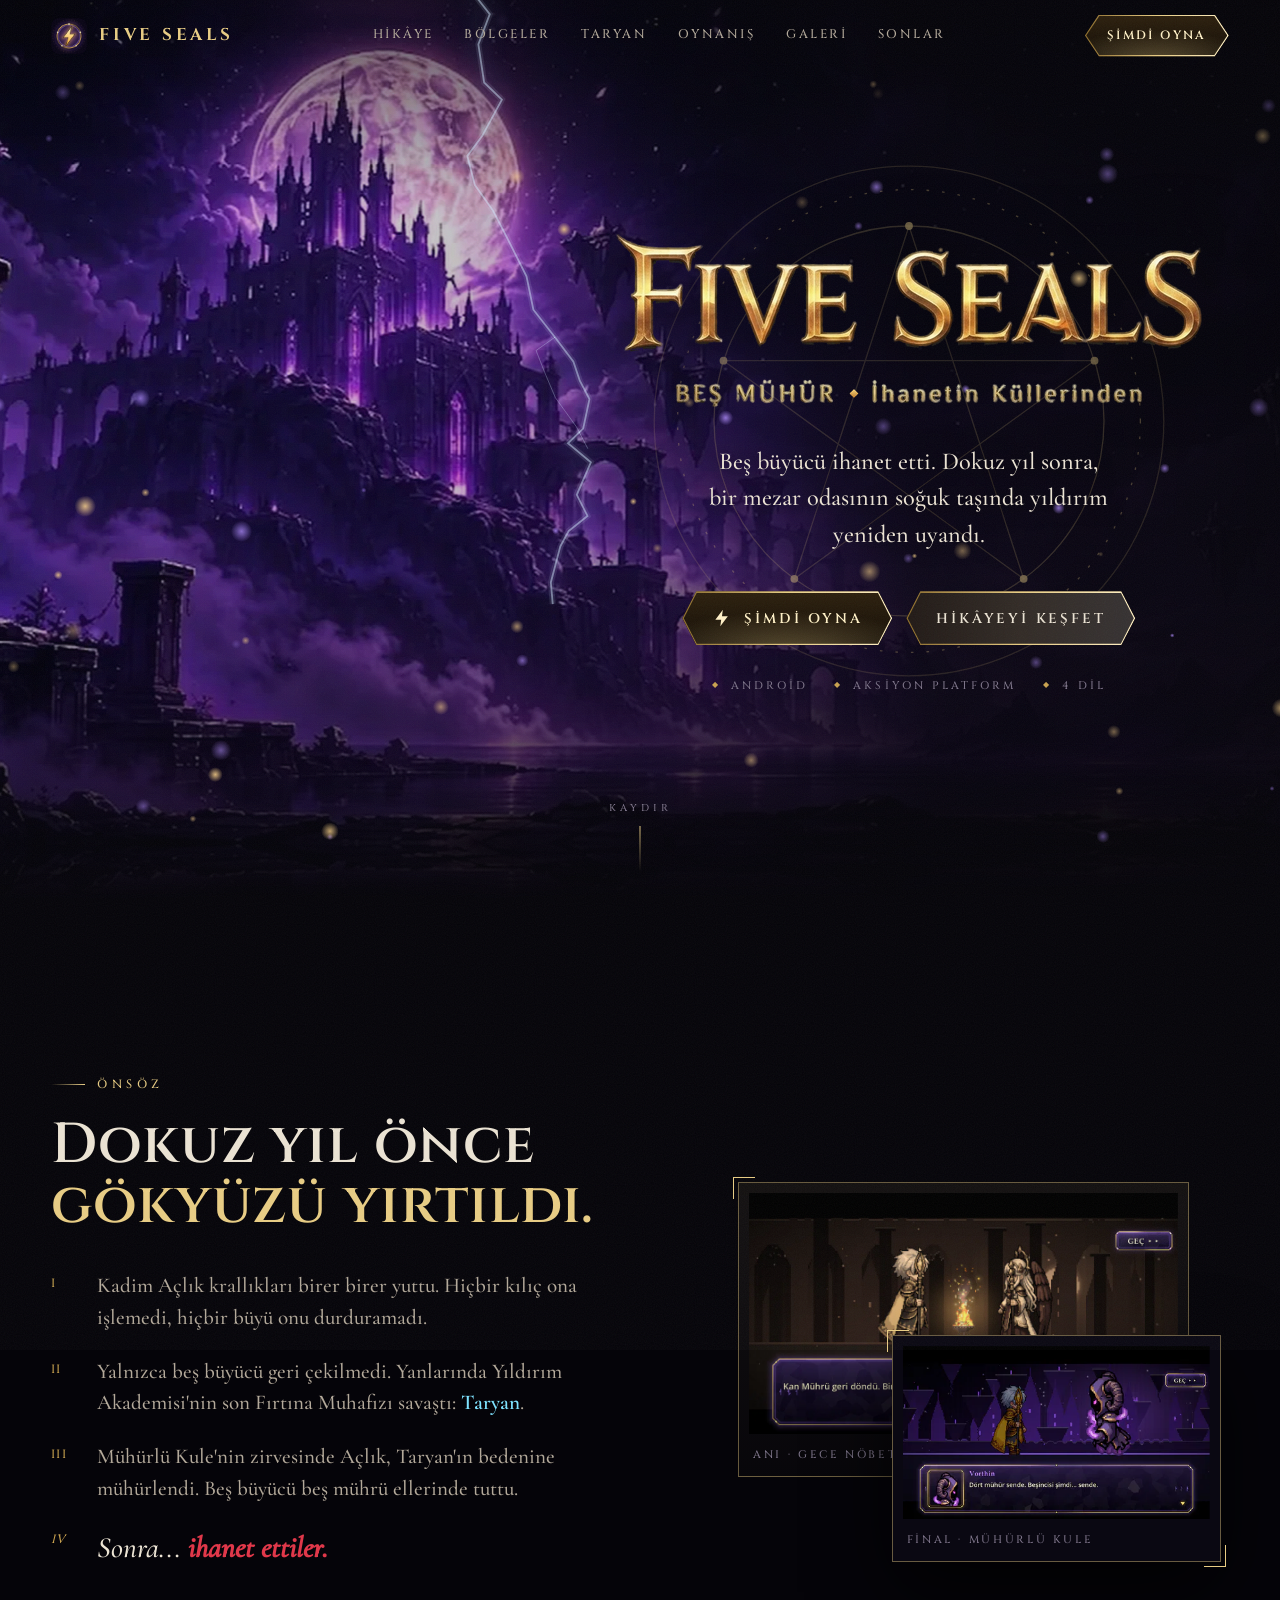
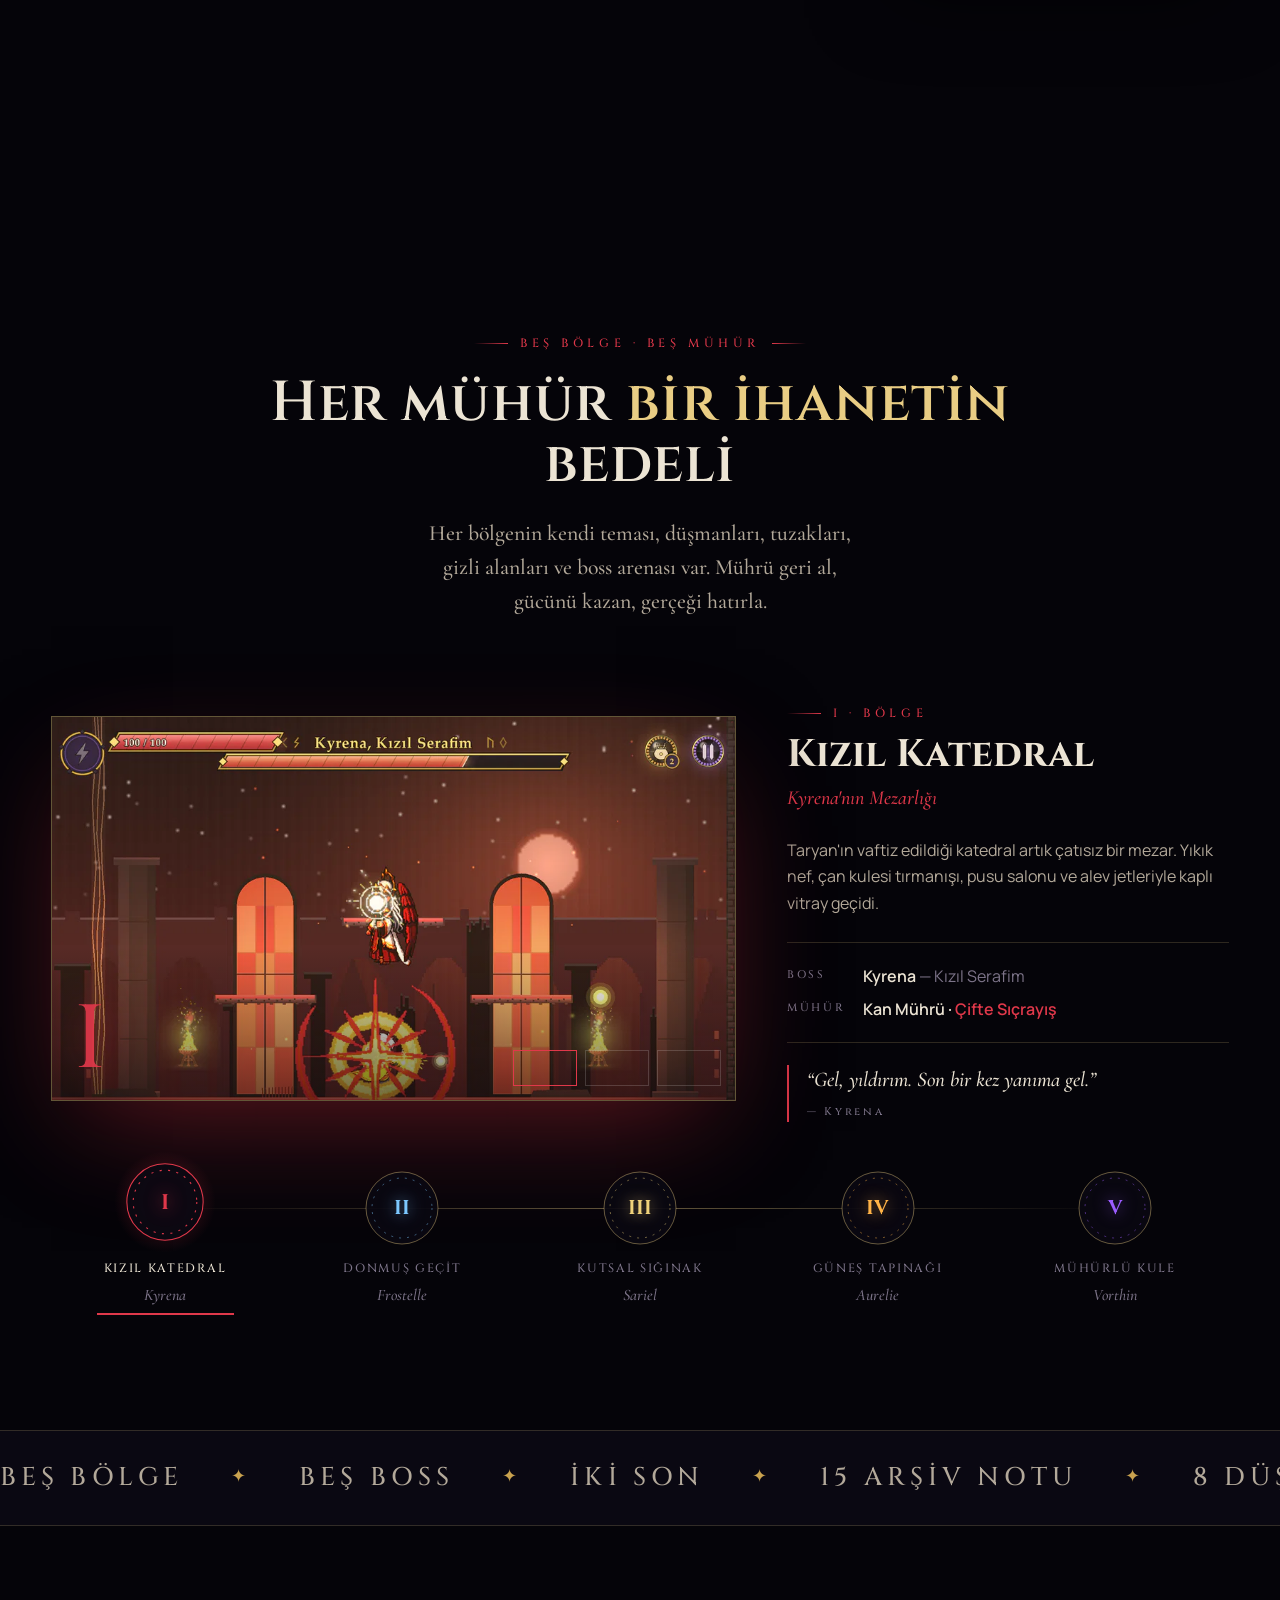
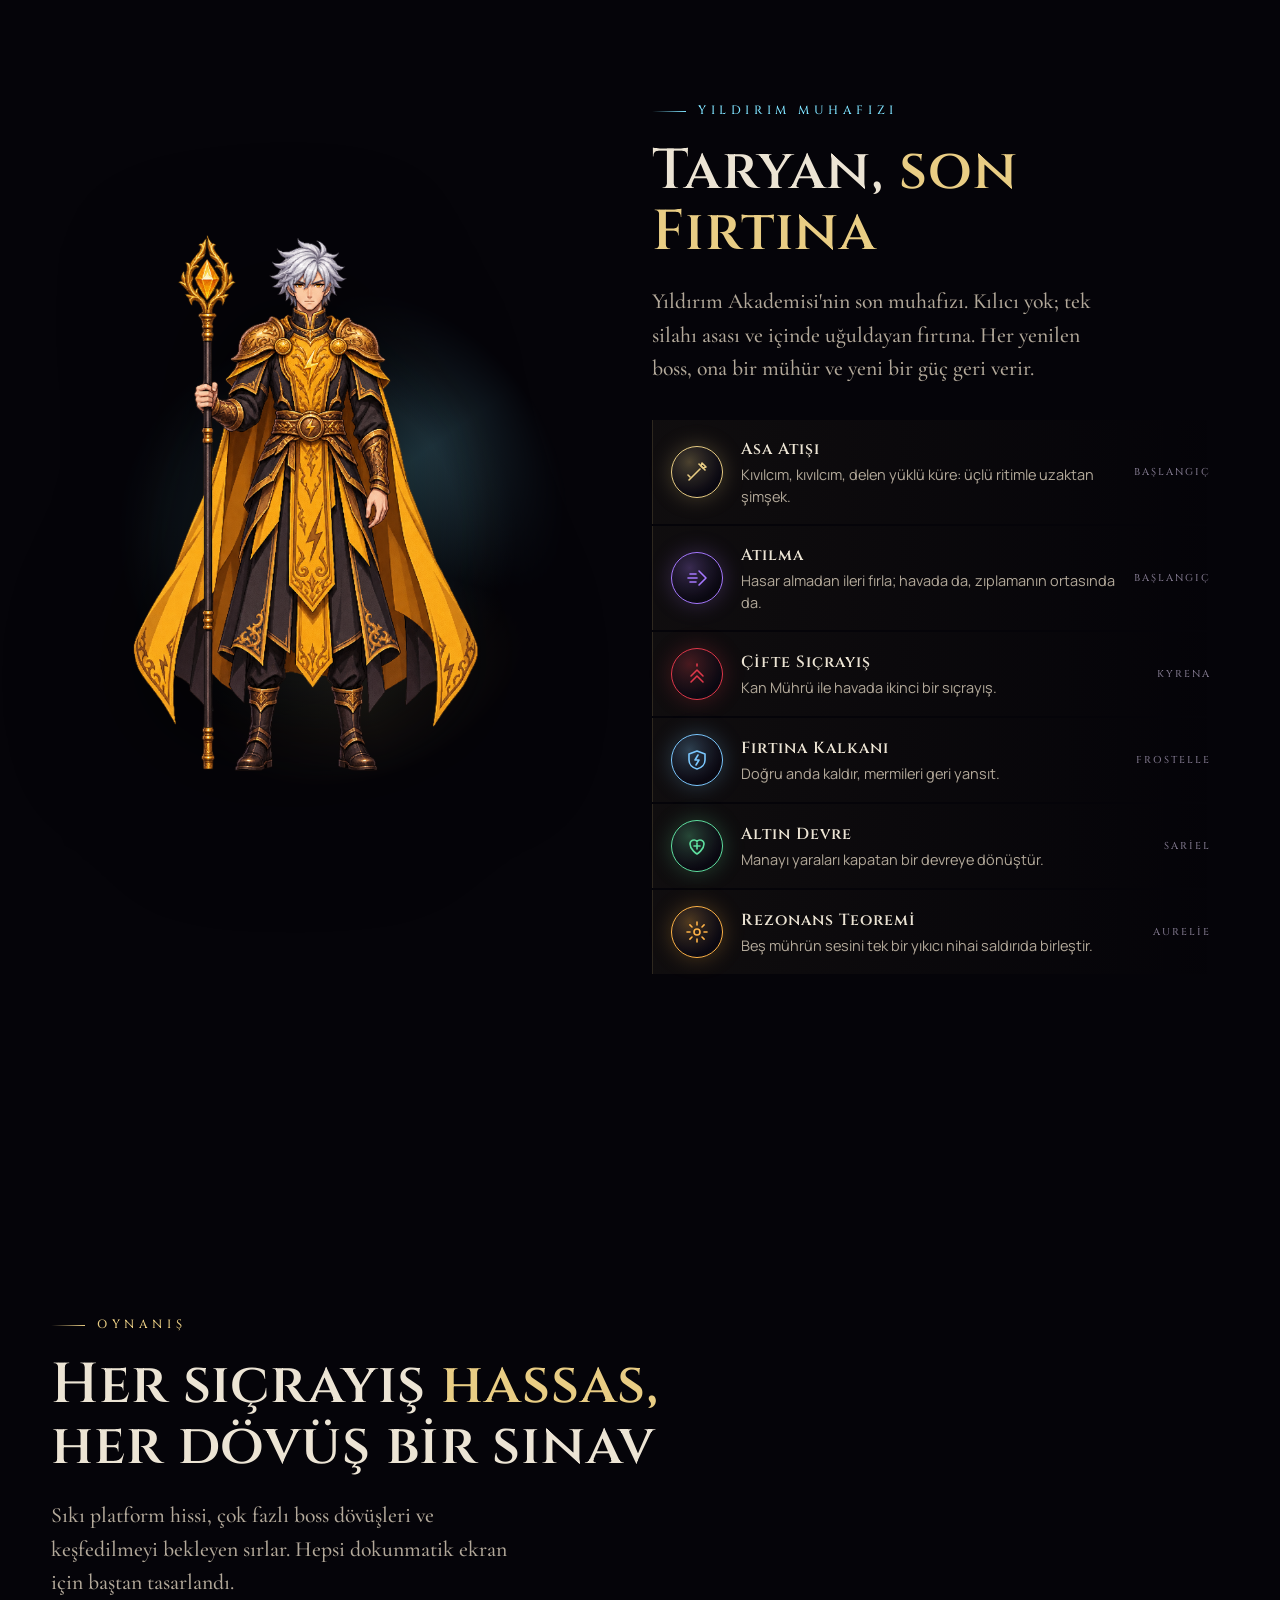
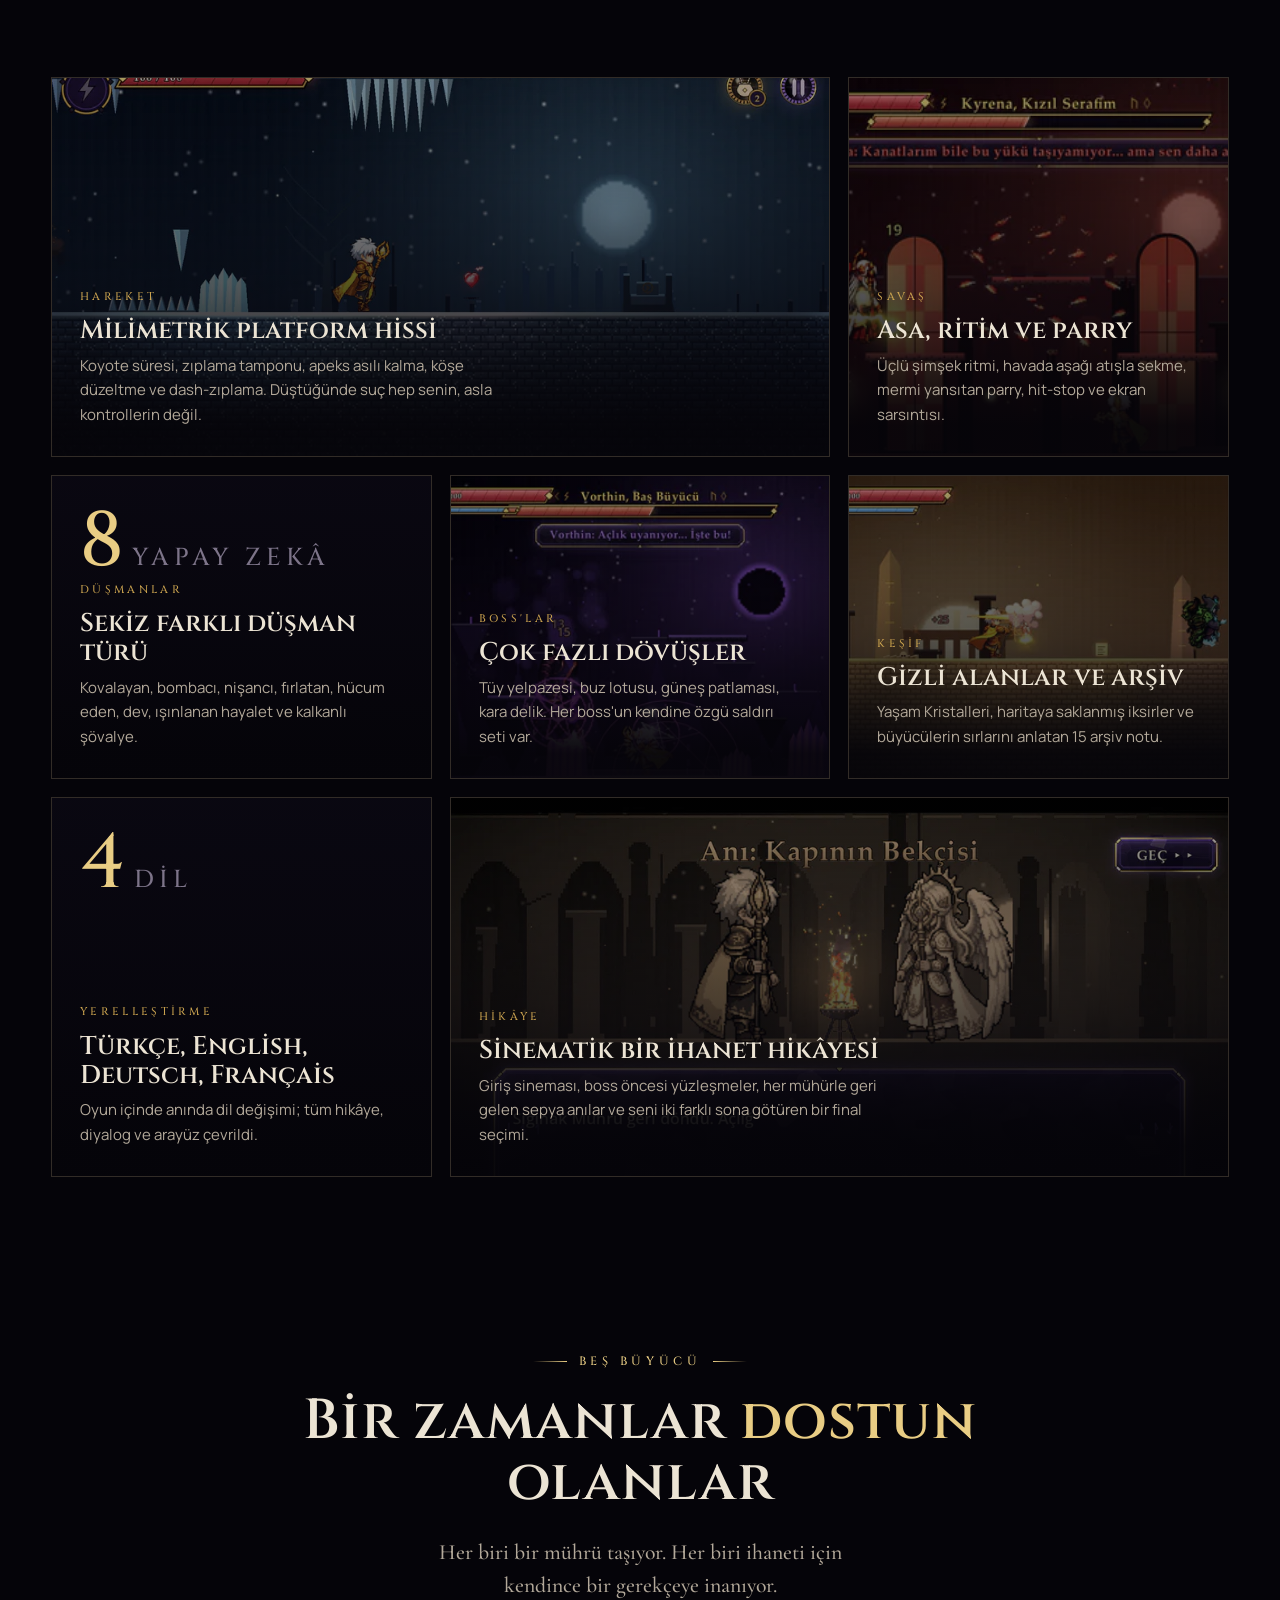
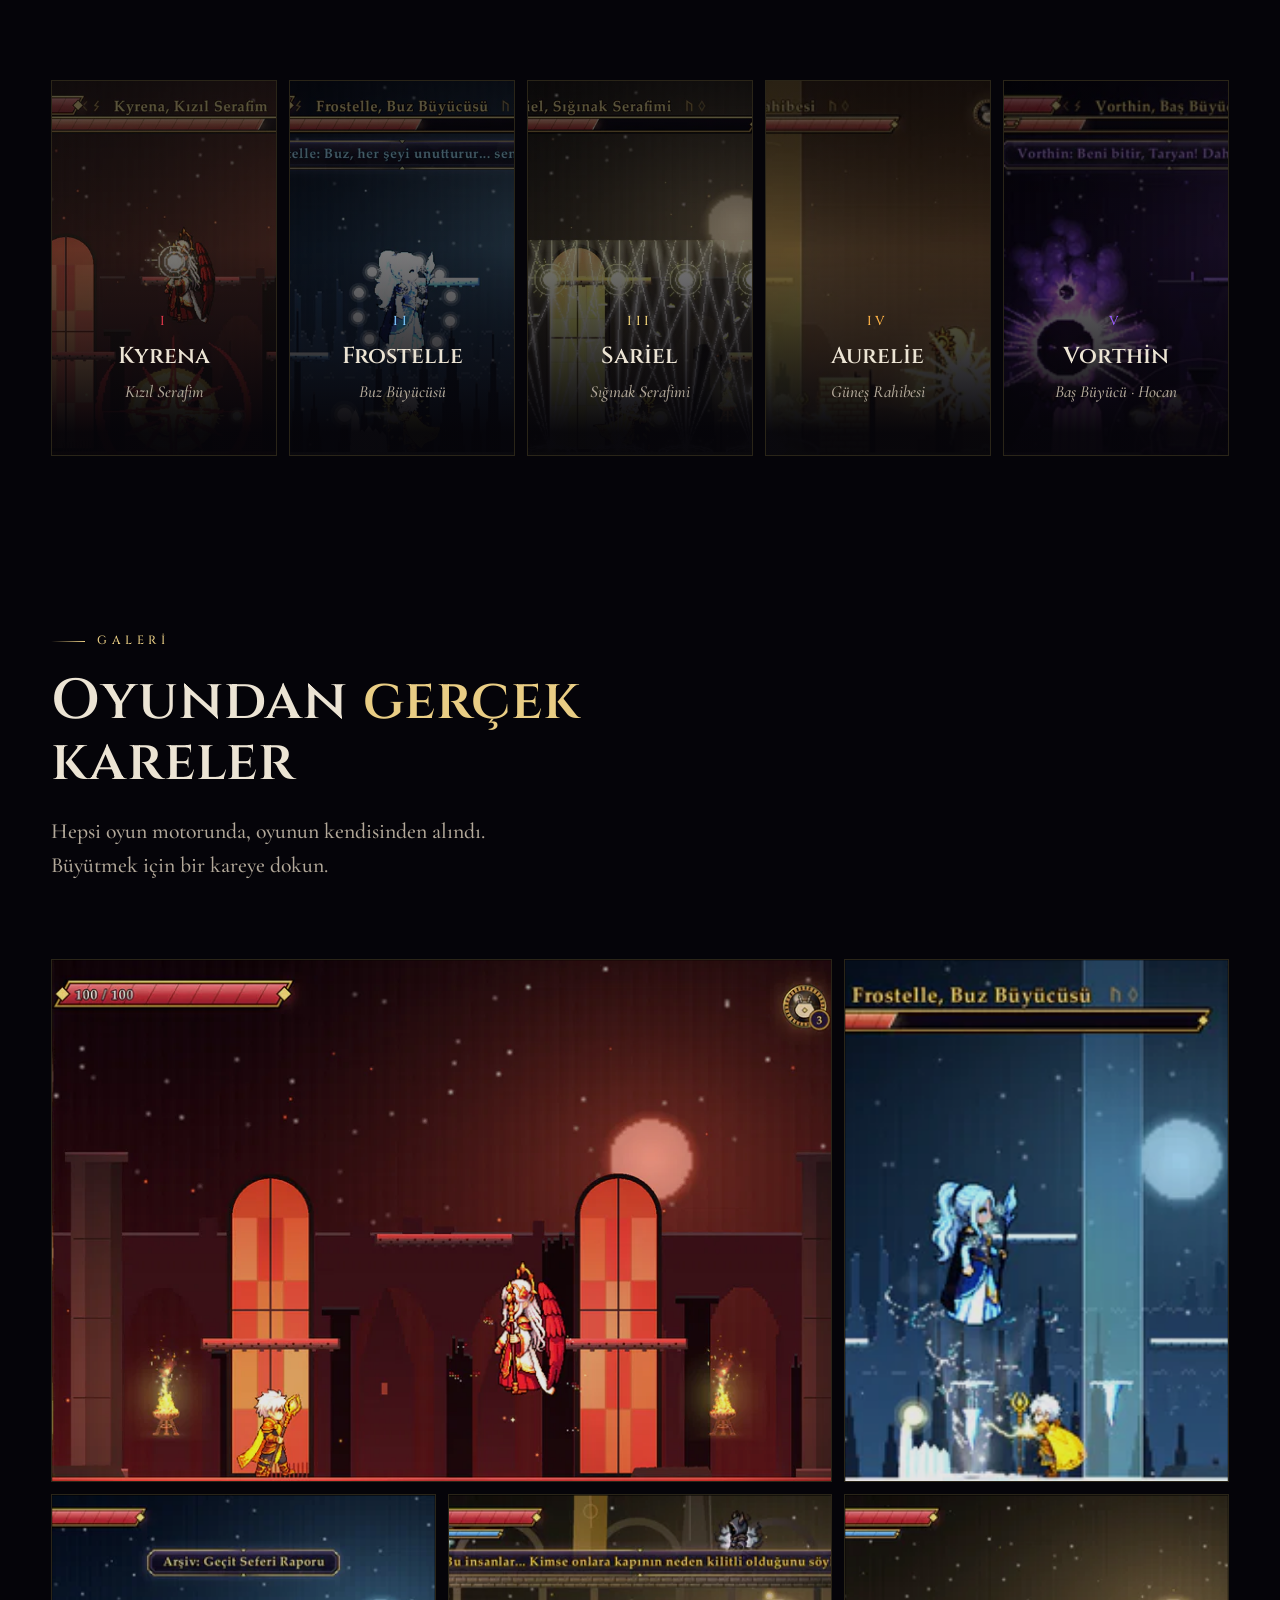
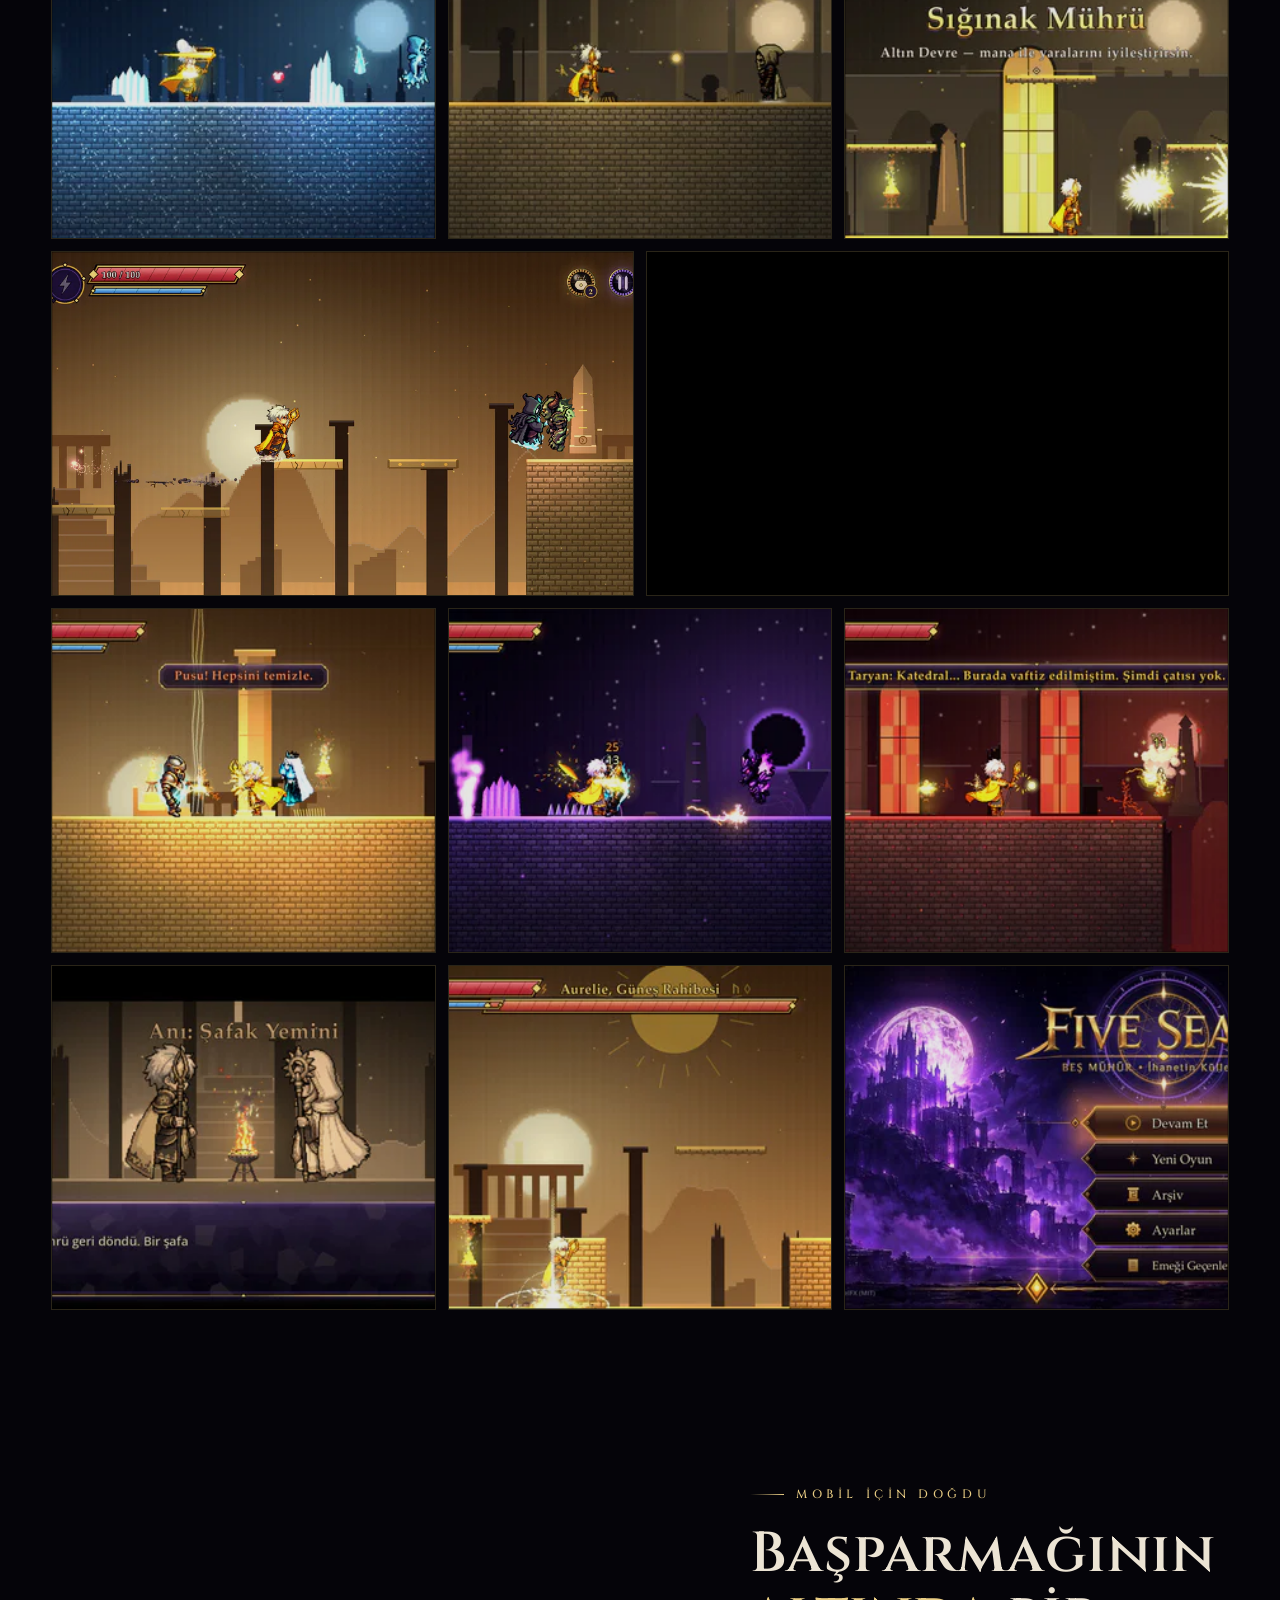
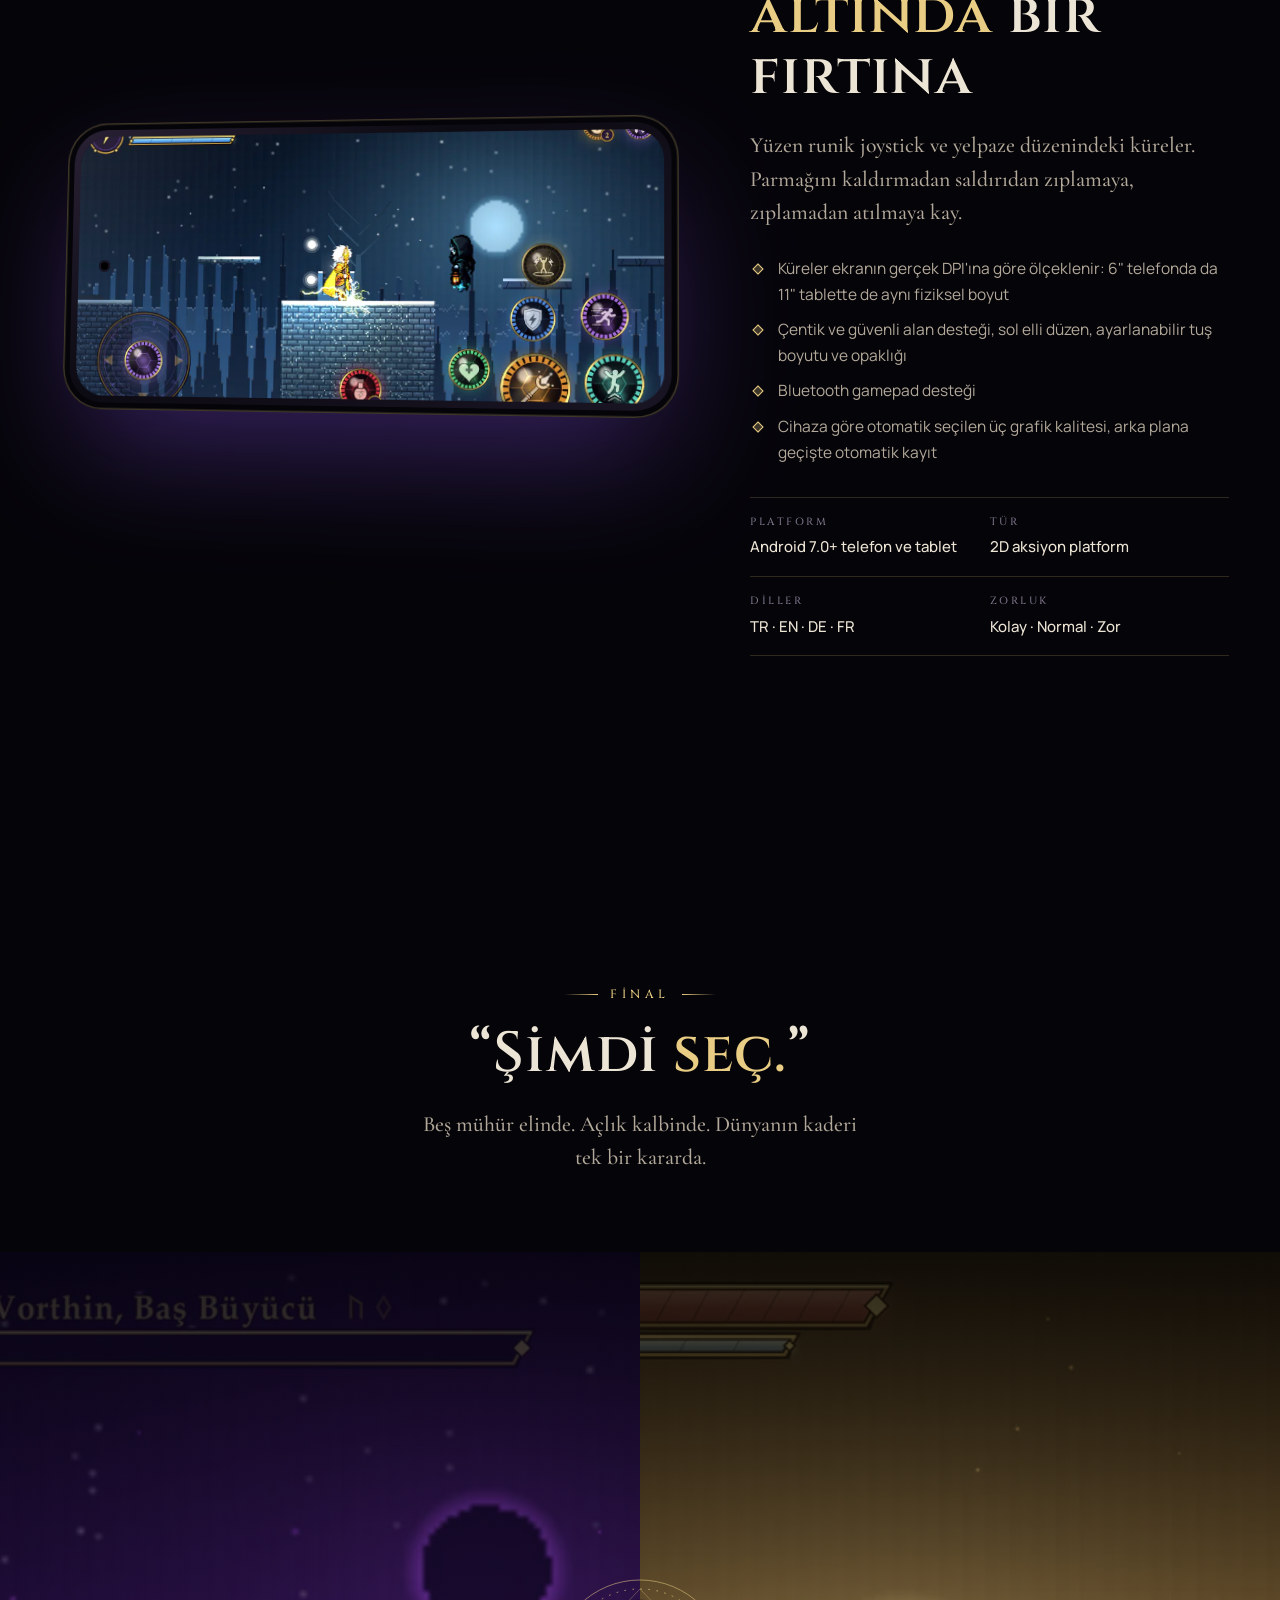
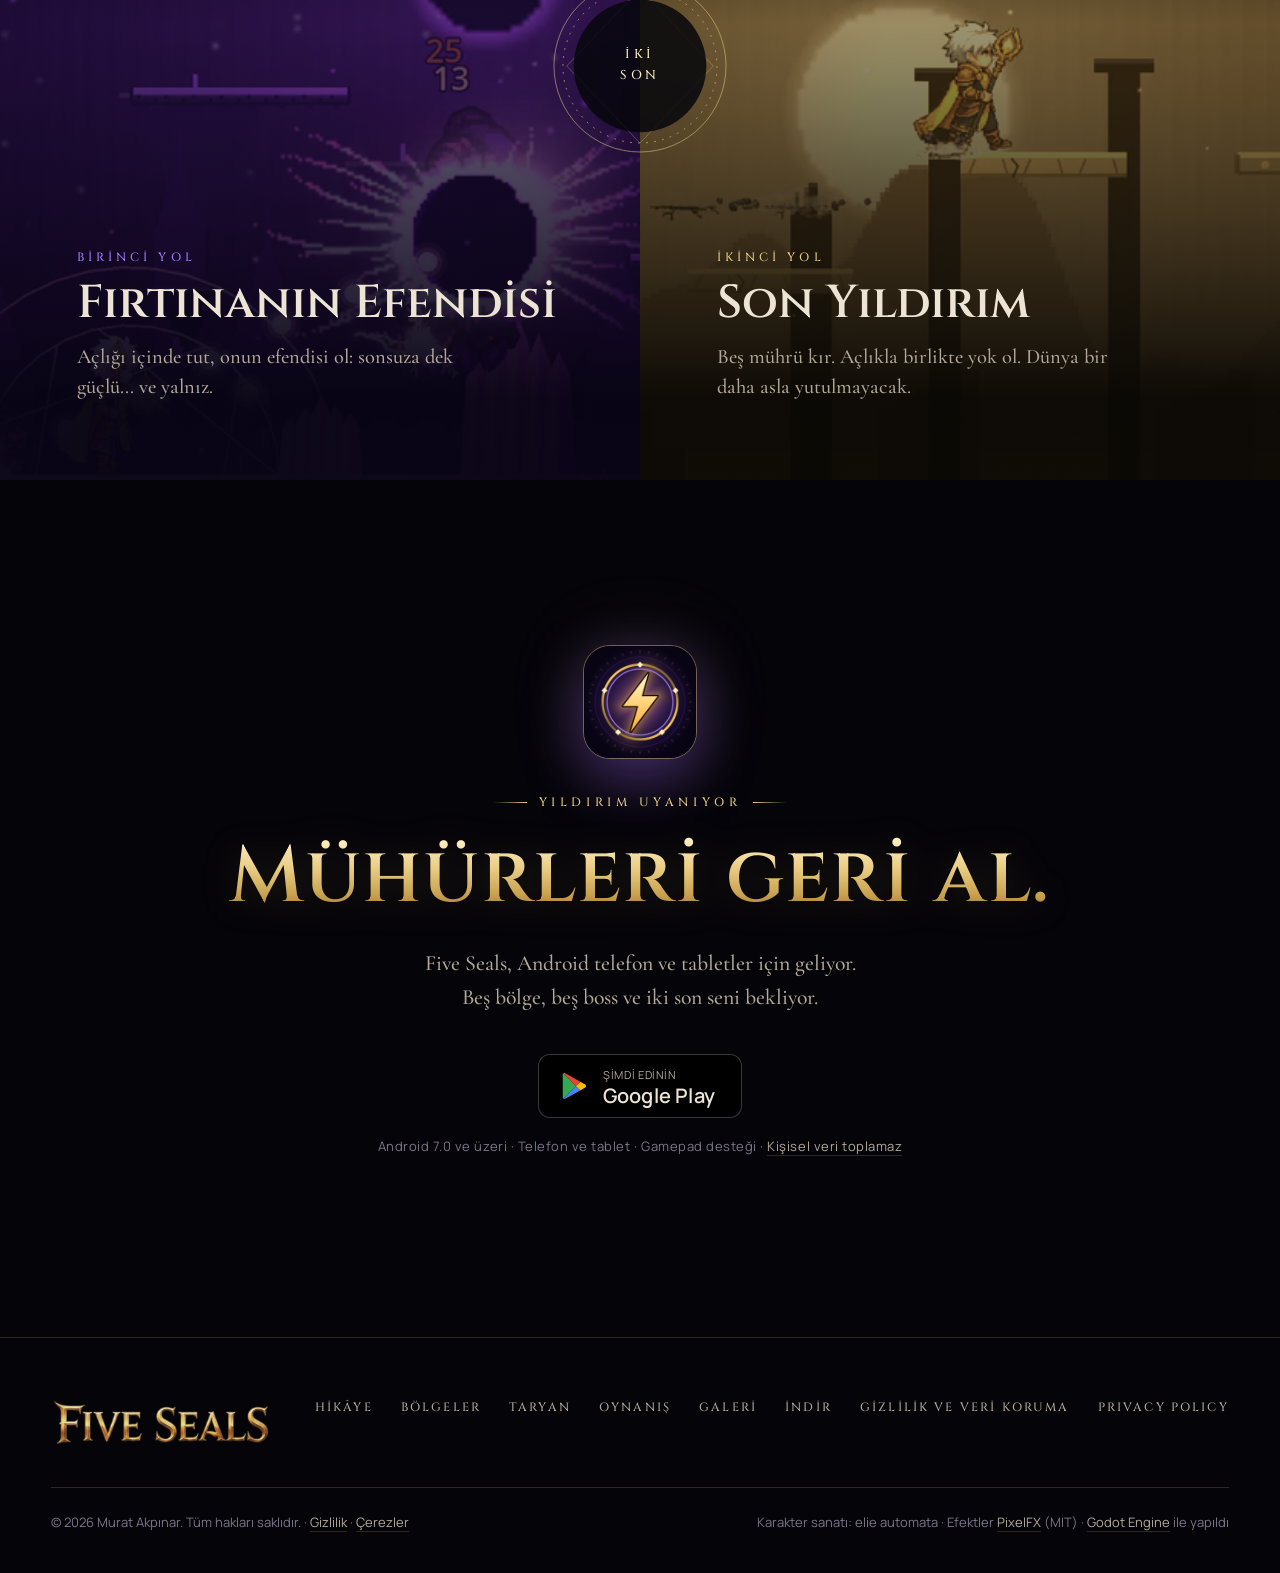
==== commit 4f361fc4: "Add English privacy page with language switch privacy.html mirrors gizlilik.html section by section;" ====
--- a/index.html
+++ b/index.html
@@ -491,6 +491,7 @@
           <a href="#hikaye">Hikâye</a><a href="#muhurler">Bölgeler</a><a href="#taryan">Taryan</a>
           <a href="#oynanis">Oynanış</a><a href="#galeri">Galeri</a><a href="#indir">İndir</a>
           <a href="gizlilik.html">Gizlilik ve Veri Koruma</a>
+          <a href="privacy.html" hreflang="en" lang="en">Privacy Policy</a>
         </nav>
       </div>
       <div class="footer__credits">
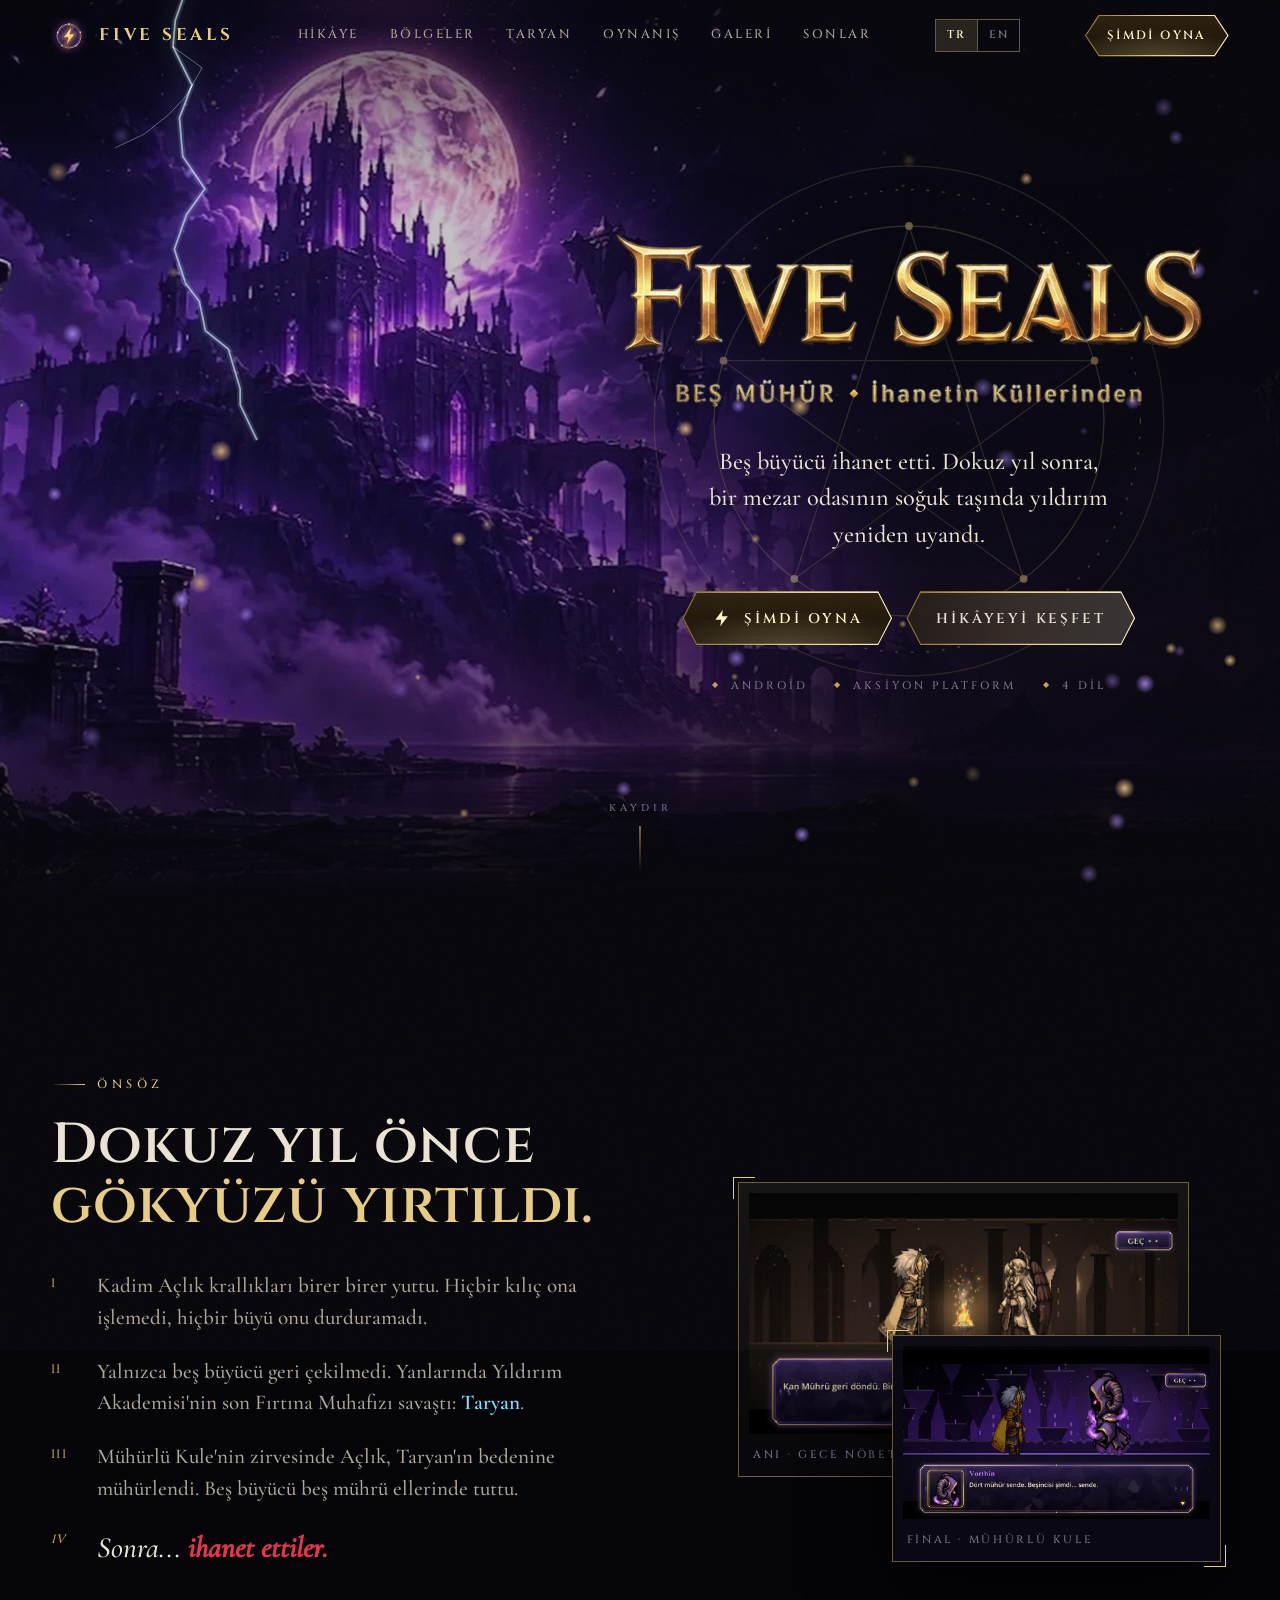
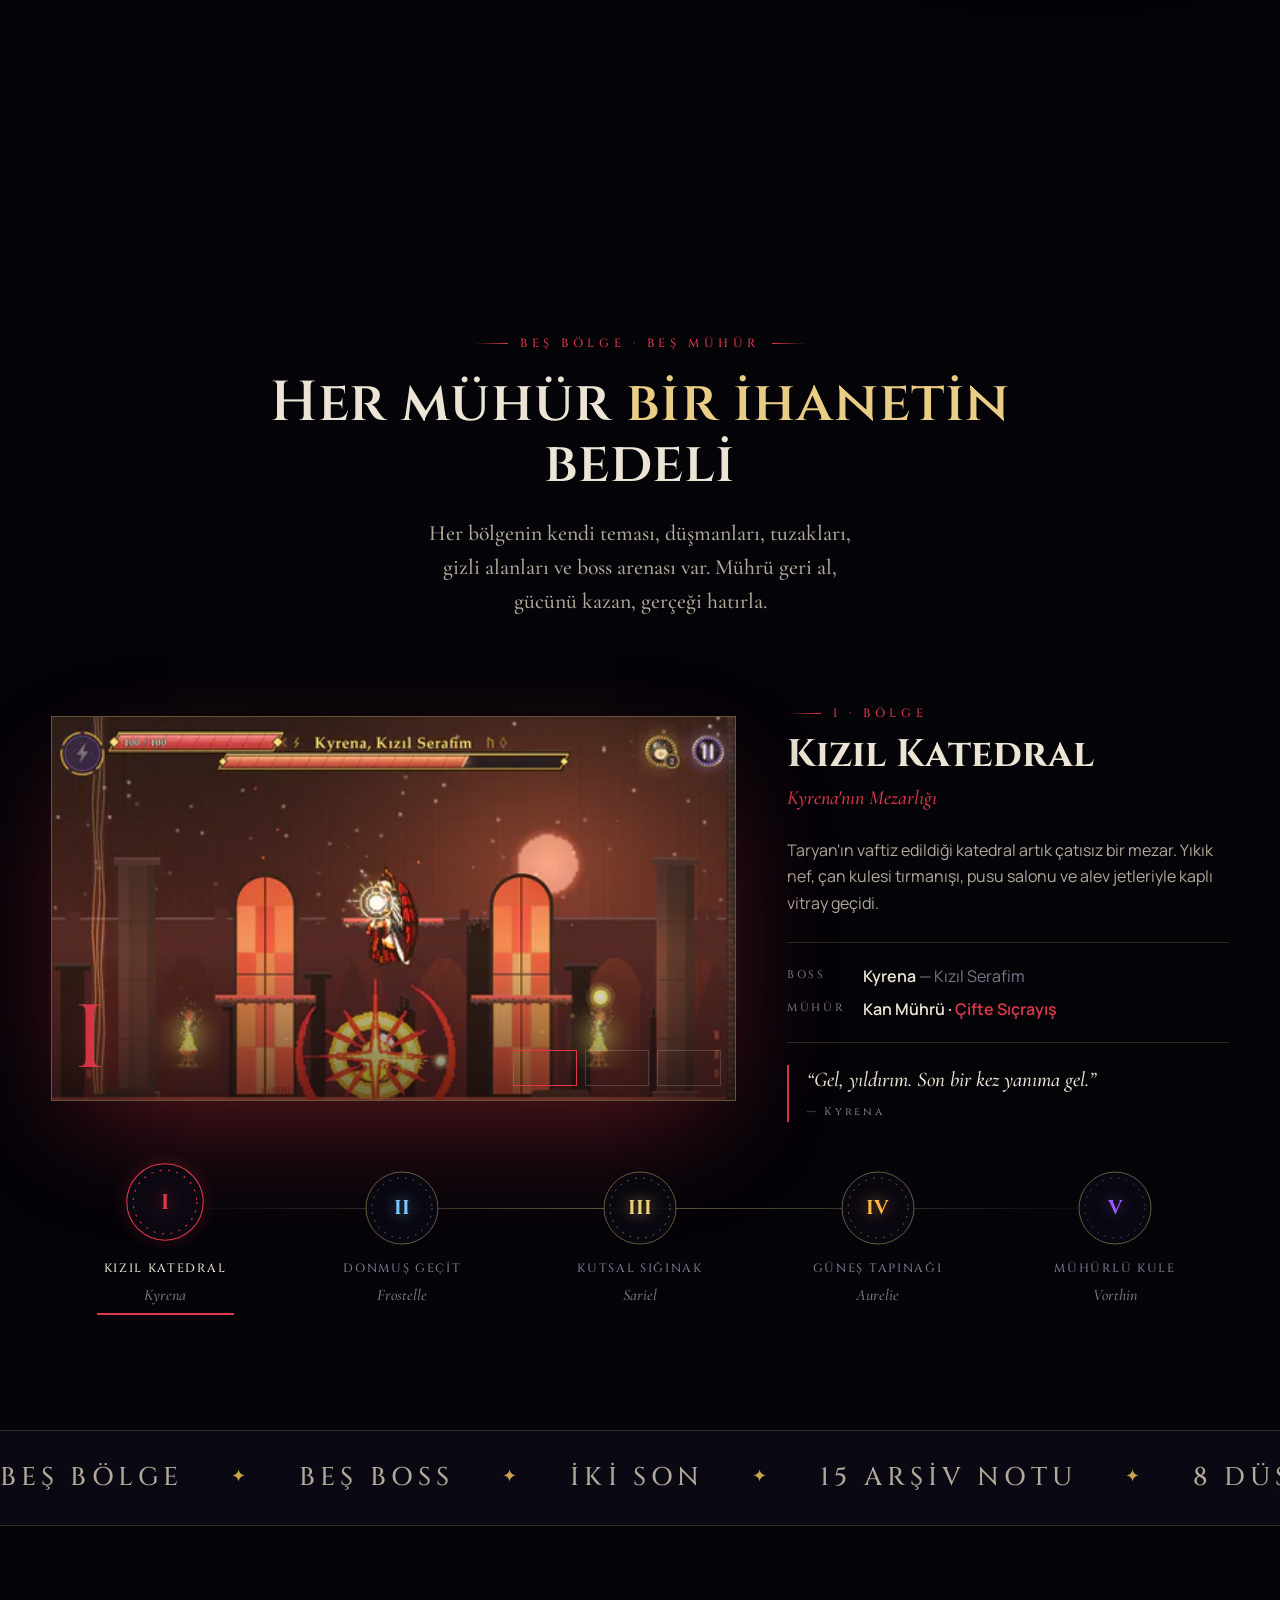
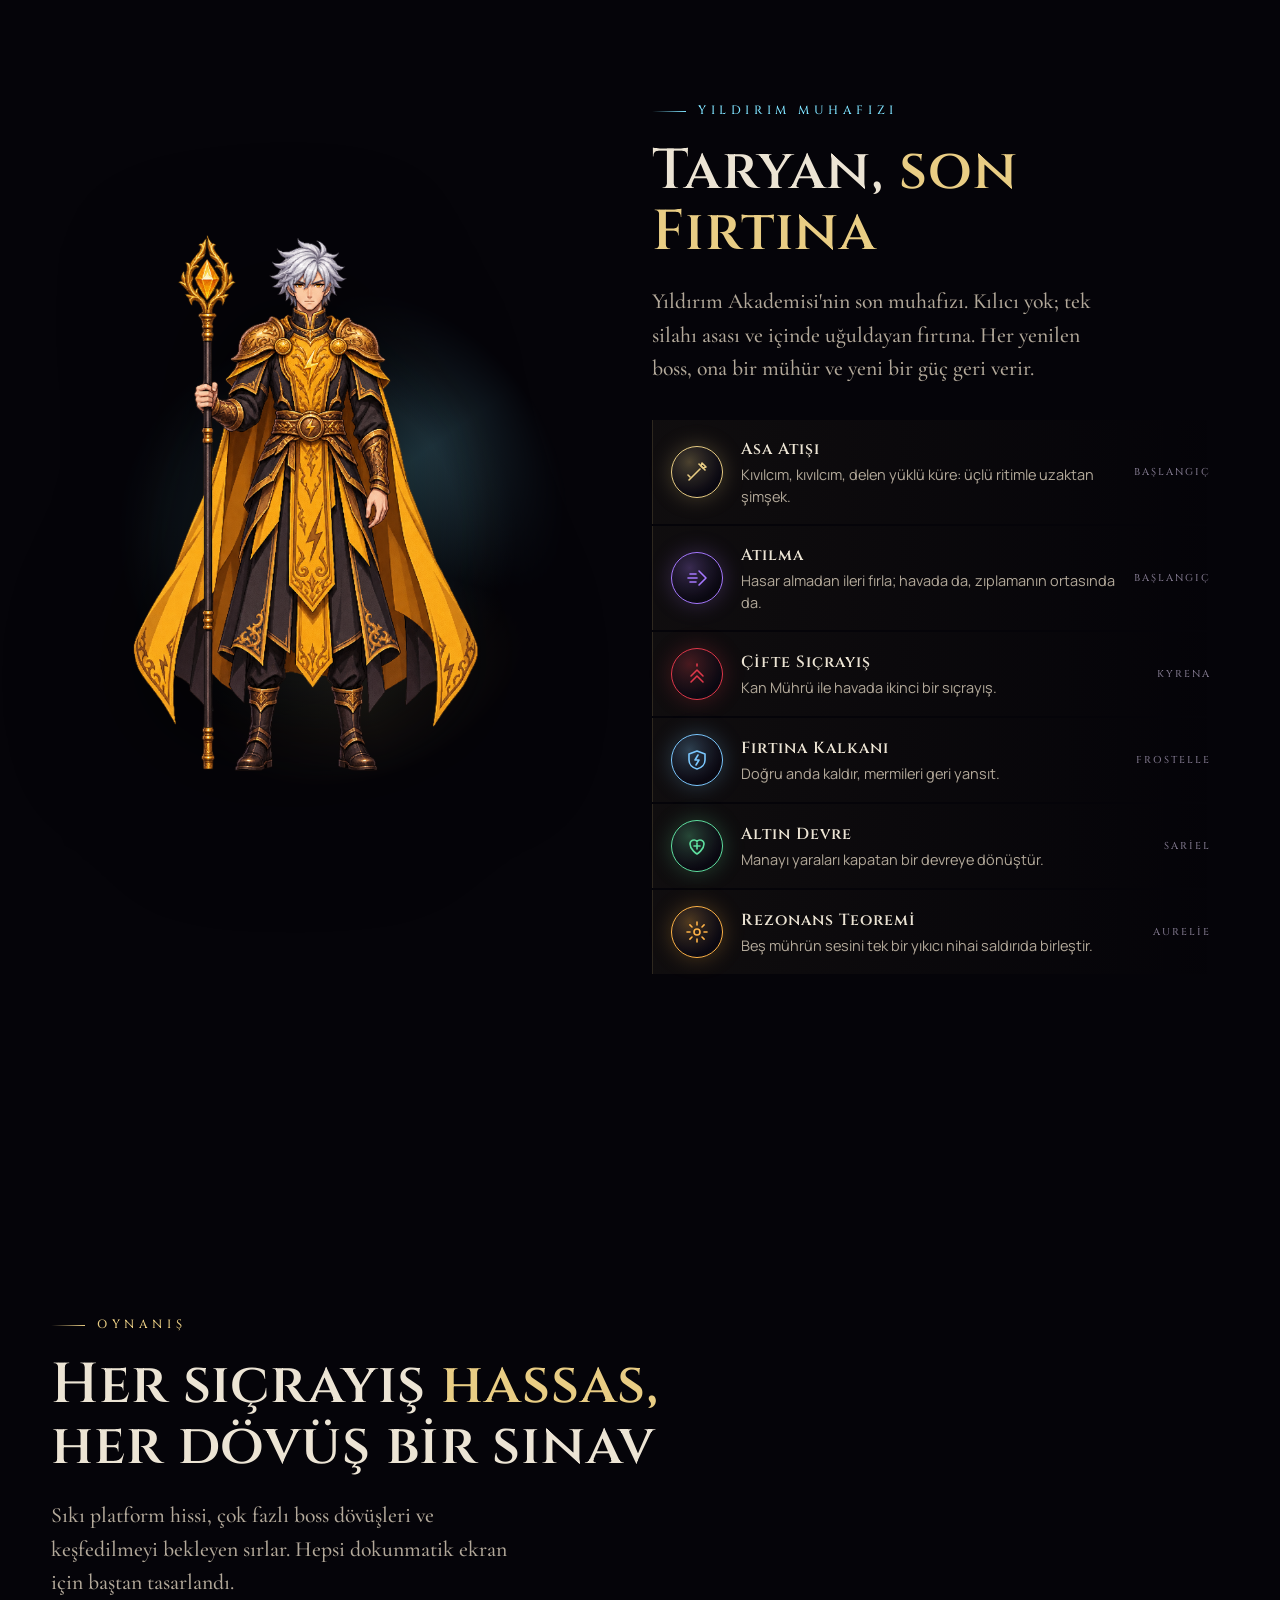
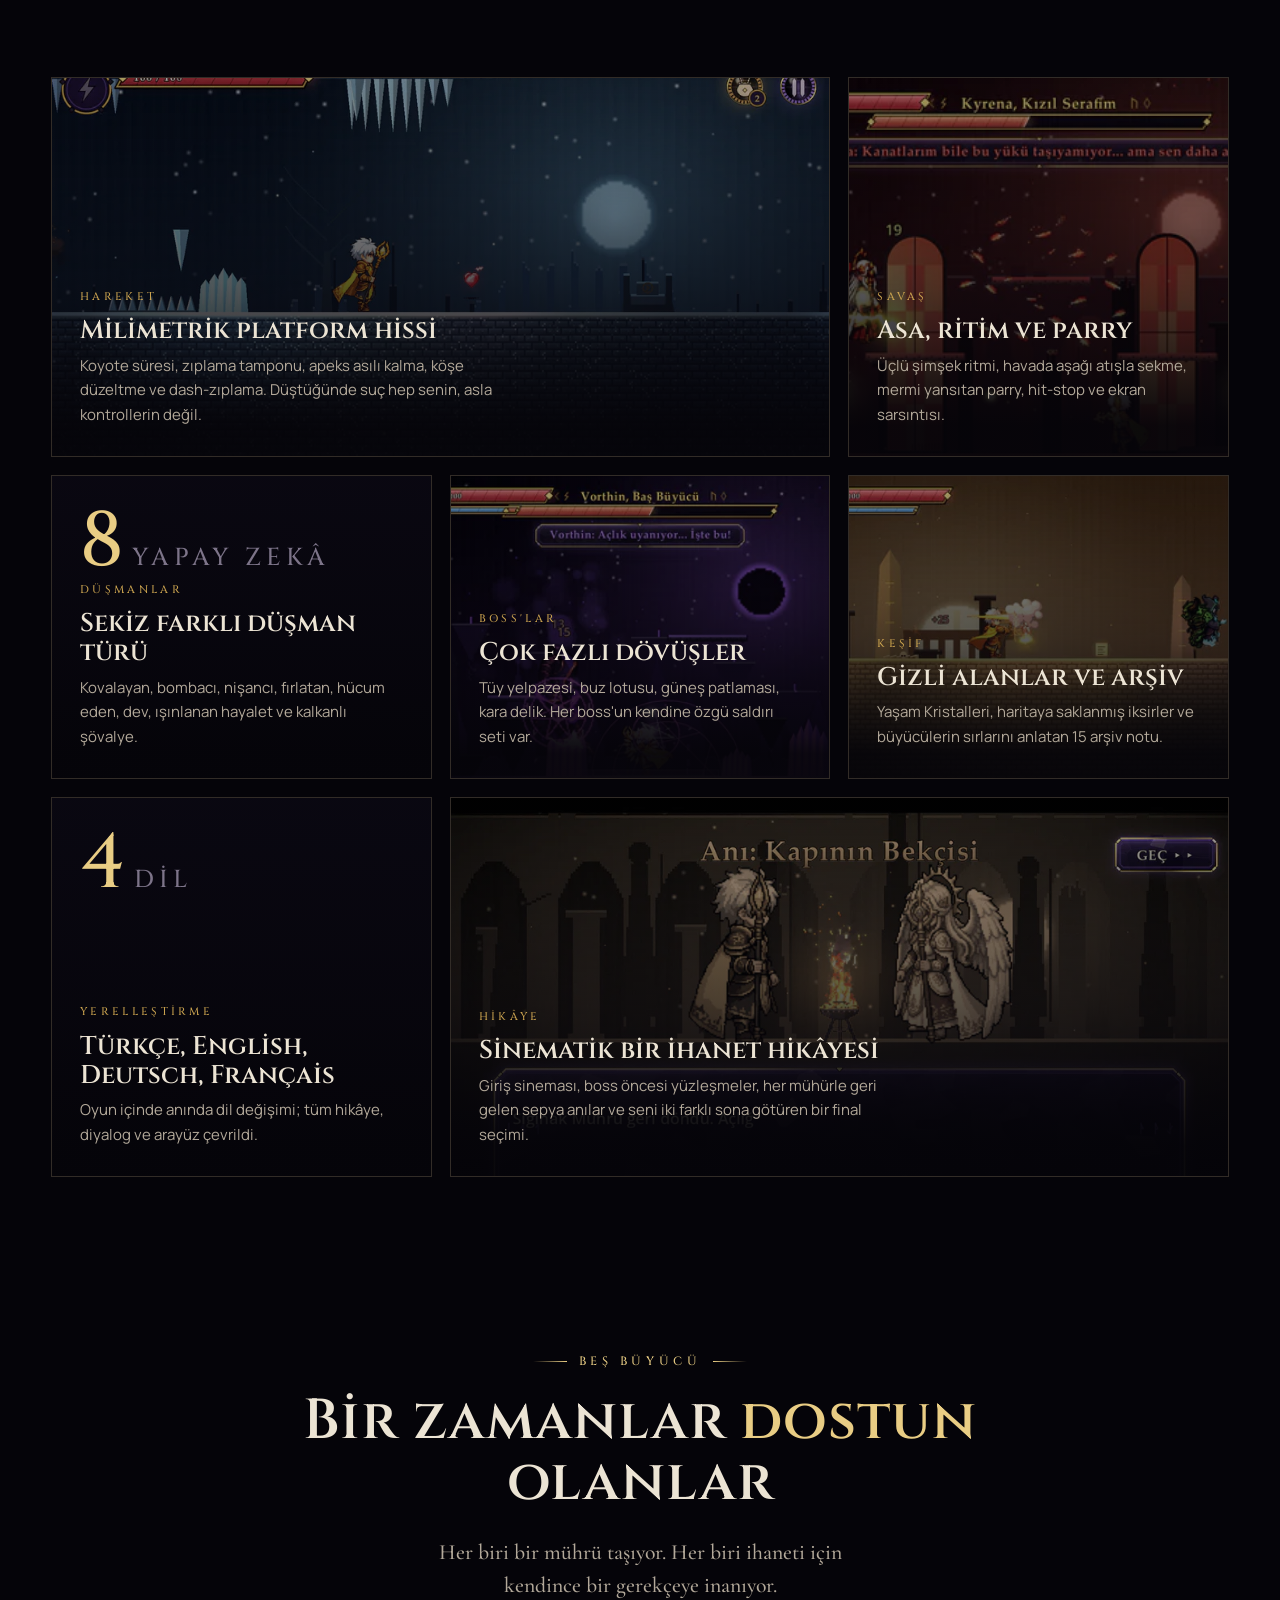
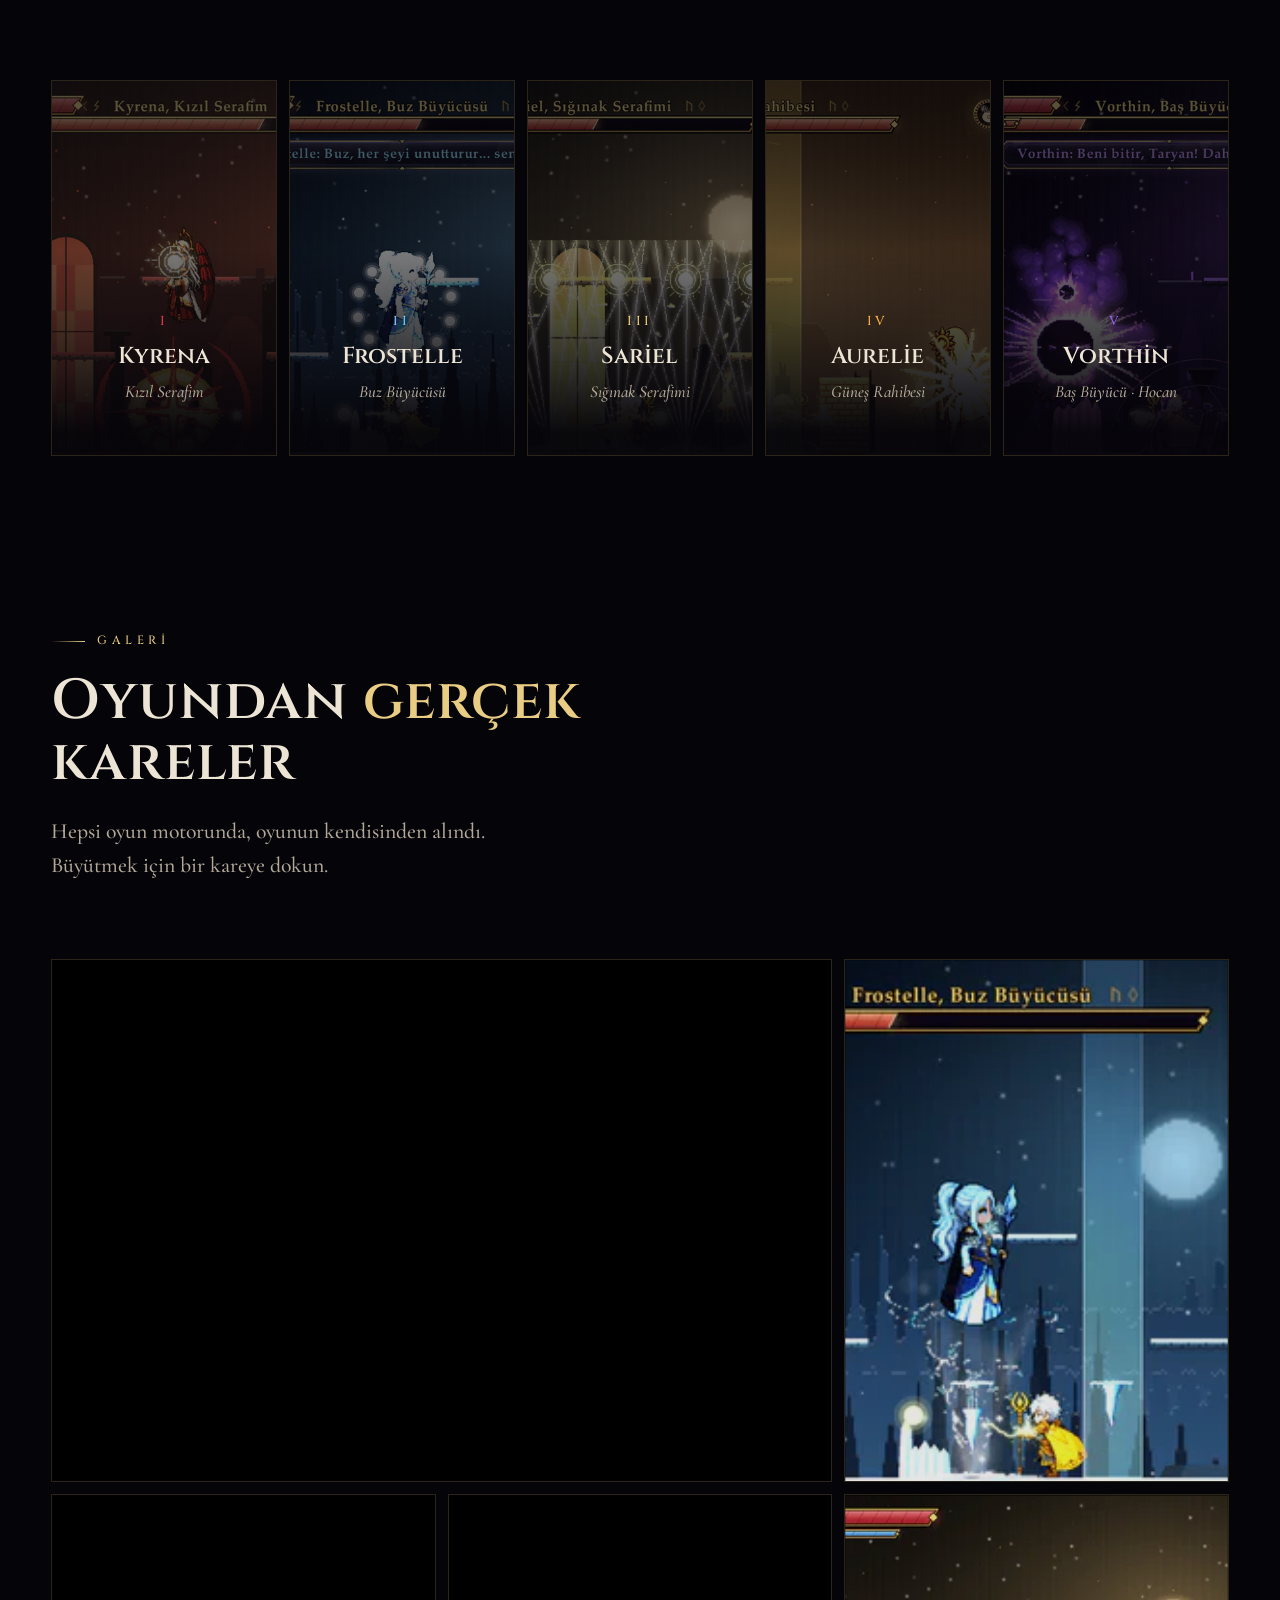
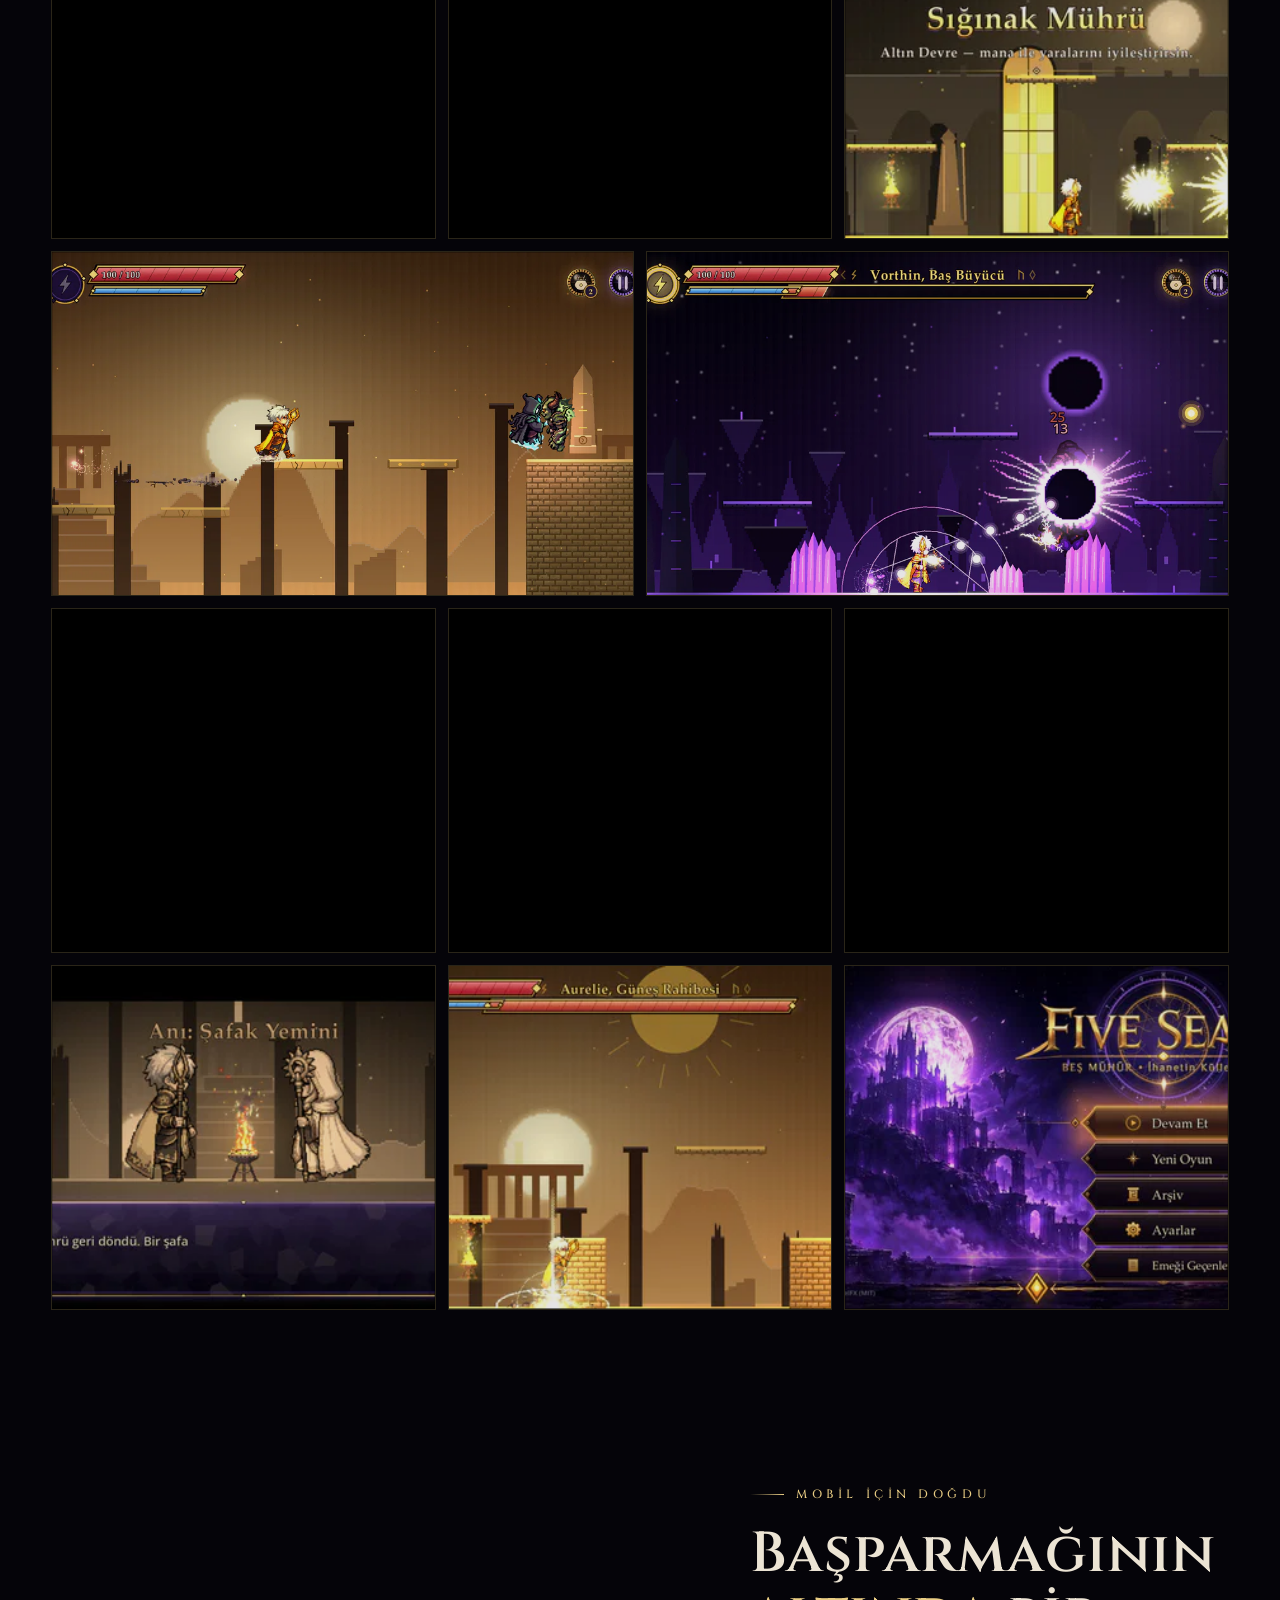
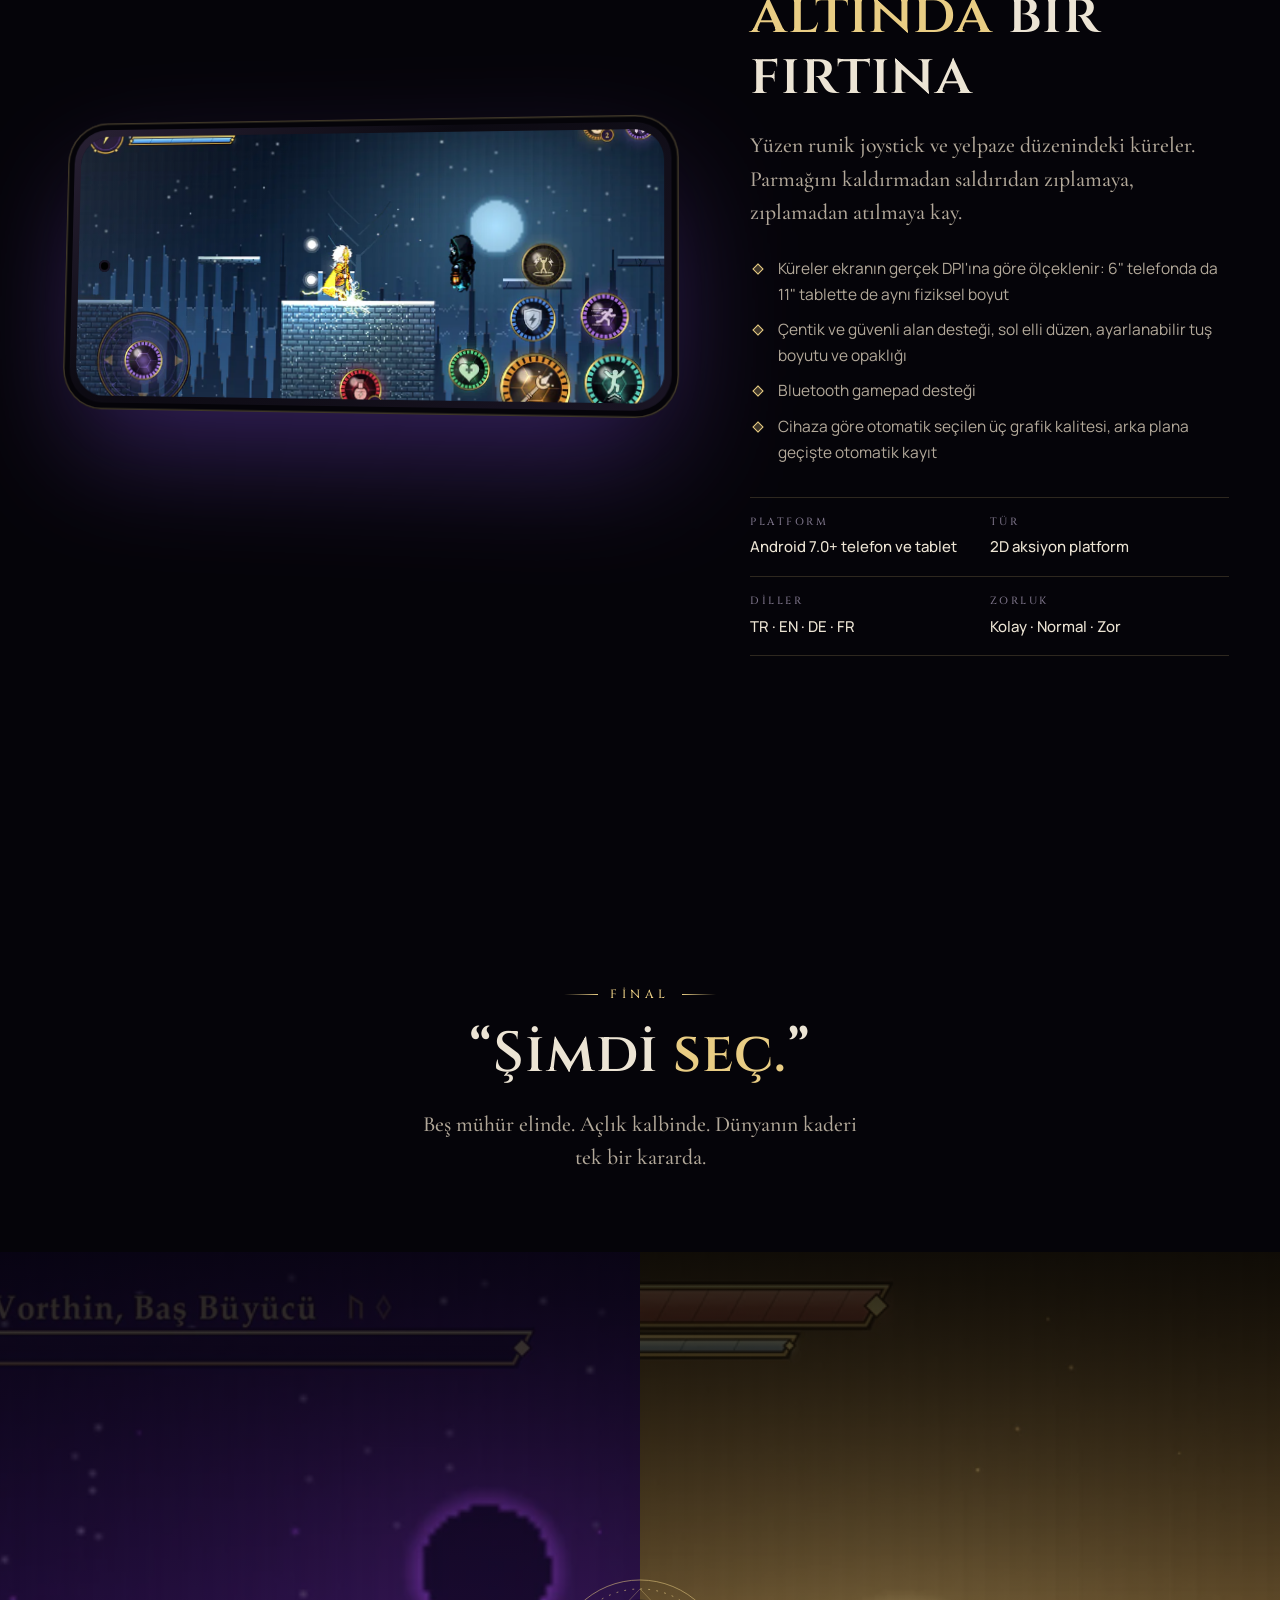
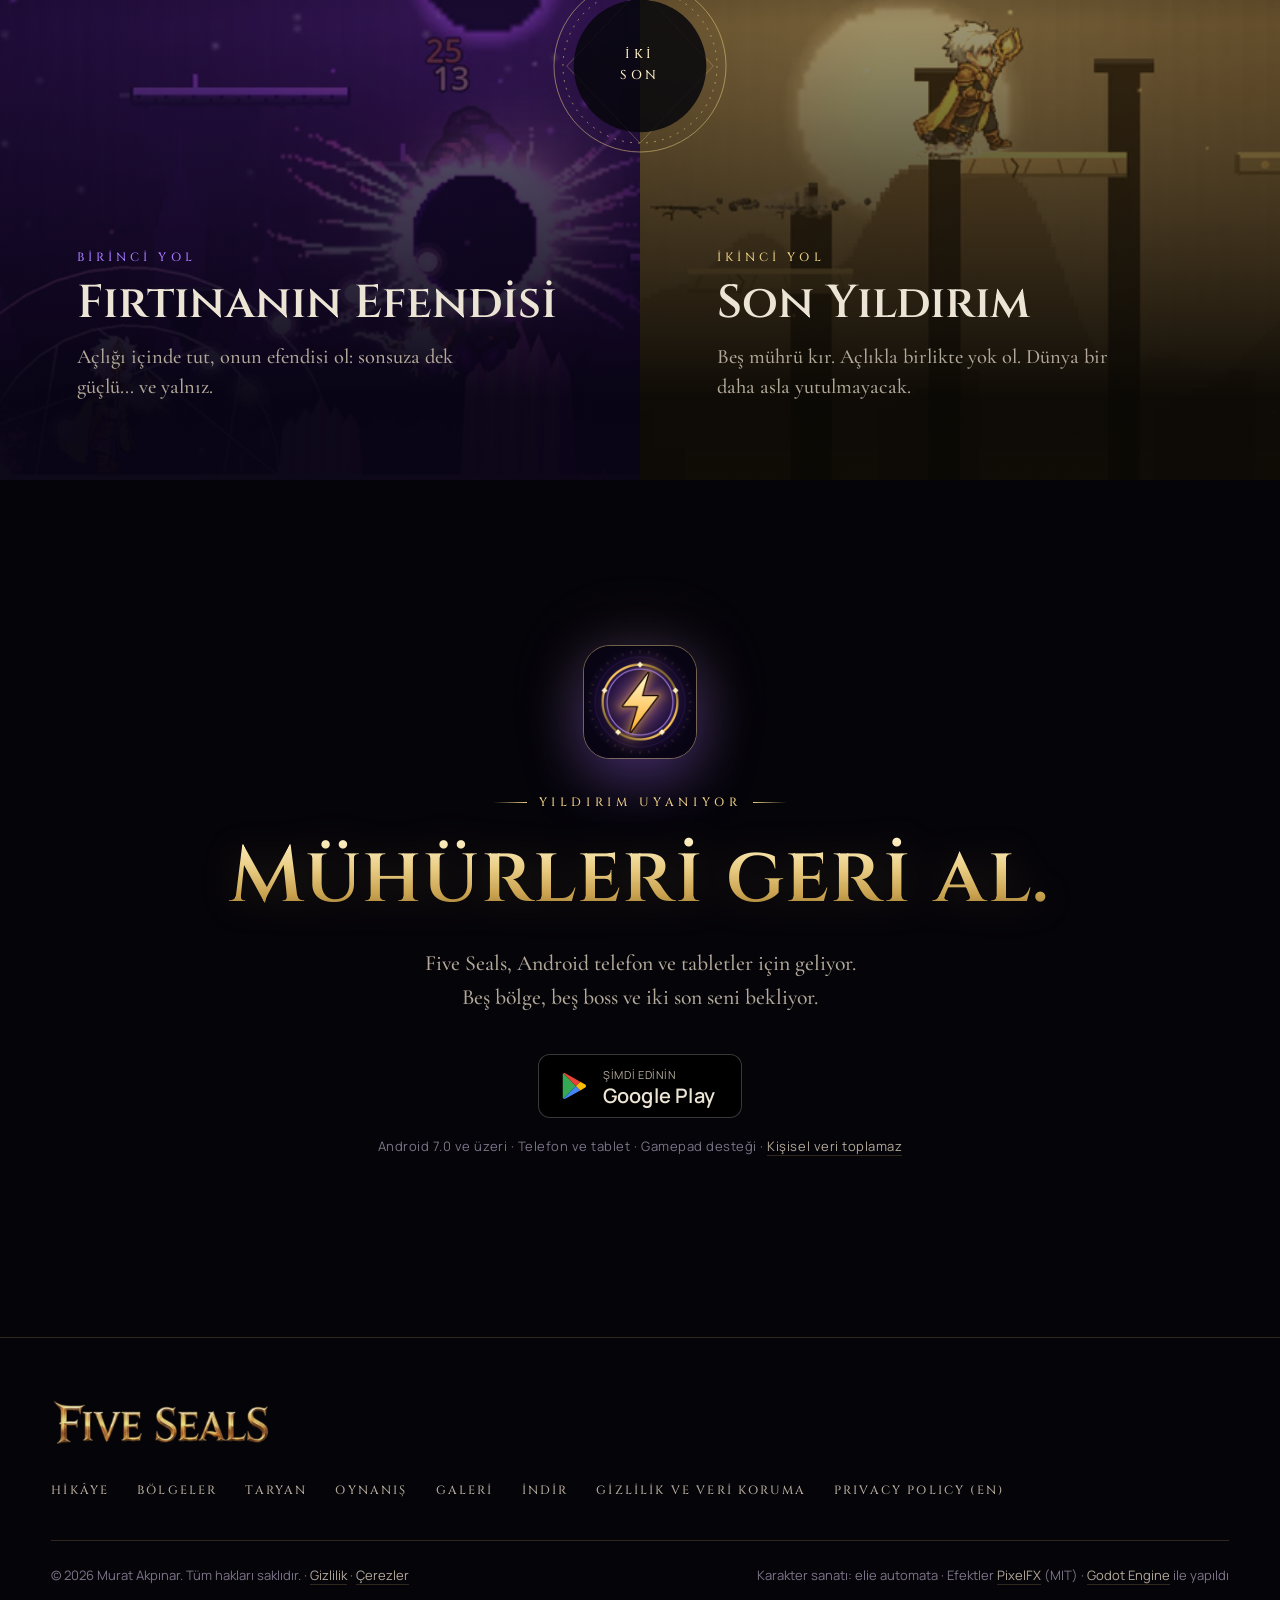
==== commit 74576b9c: "Add English version of the whole site with TR/EN switch Turkish stays at the root, English lives und" ====
--- a/index.html
+++ b/index.html
@@ -8,6 +8,9 @@
   <meta name="theme-color" content="#050409">
   <meta name="color-scheme" content="dark">
   <link rel="canonical" href="https://poledrops.github.io/FiveSealsSite/">
+  <link rel="alternate" hreflang="tr" href="https://poledrops.github.io/FiveSealsSite/">
+  <link rel="alternate" hreflang="en" href="https://poledrops.github.io/FiveSealsSite/en/">
+  <link rel="alternate" hreflang="x-default" href="https://poledrops.github.io/FiveSealsSite/en/">
 
   <meta property="og:type" content="website">
   <meta property="og:site_name" content="Five Seals">
@@ -17,6 +20,7 @@
   <meta property="og:image:width" content="1200">
   <meta property="og:image:height" content="630">
   <meta property="og:locale" content="tr_TR">
+  <meta property="og:locale:alternate" content="en_US">
   <meta name="twitter:card" content="summary_large_image">
   <meta name="twitter:title" content="Five Seals — Beş Mühür">
   <meta name="twitter:description" content="Beş bölge, beş boss, iki son. Android için karanlık fantezi aksiyon platform oyunu.">
@@ -86,6 +90,10 @@
         <a href="#galeri">Galeri</a>
         <a href="#sonlar">Sonlar</a>
         <a class="btn nav__mcta" href="#indir">Şimdi Oyna</a>
+      </nav>
+      <nav class="lang-switch nav__lang" aria-label="Dil">
+        <a href="./" hreflang="tr" aria-current="page" title="Türkçe">TR</a>
+        <a href="en/" hreflang="en" lang="en" title="English">EN</a>
       </nav>
       <a class="btn nav__cta" href="#indir">Şimdi Oyna</a>
       <button class="nav__toggle" id="navToggle" aria-label="Menüyü aç" aria-expanded="false" aria-controls="navLinks">
@@ -491,7 +499,7 @@
           <a href="#hikaye">Hikâye</a><a href="#muhurler">Bölgeler</a><a href="#taryan">Taryan</a>
           <a href="#oynanis">Oynanış</a><a href="#galeri">Galeri</a><a href="#indir">İndir</a>
           <a href="gizlilik.html">Gizlilik ve Veri Koruma</a>
-          <a href="privacy.html" hreflang="en" lang="en">Privacy Policy</a>
+          <a href="en/privacy.html" hreflang="en" lang="en">Privacy Policy (EN)</a>
         </nav>
       </div>
       <div class="footer__credits">
@@ -506,7 +514,7 @@
     <button class="lightbox__btn lightbox__close" id="lbClose" aria-label="Kapat"><svg viewBox="0 0 24 24" fill="none" stroke="currentColor" stroke-width="1.6" aria-hidden="true"><path d="M6 6l12 12M18 6 6 18"/></svg></button>
     <button class="lightbox__btn lightbox__prev" id="lbPrev" aria-label="Önceki"><svg viewBox="0 0 24 24" fill="none" stroke="currentColor" stroke-width="1.6" aria-hidden="true"><path d="m15 5-7 7 7 7"/></svg></button>
     <figure>
-      <img id="lbImg" src="[data-uri]" alt="">
+      <img id="lbImg" src="[data-uri]" alt="">
       <figcaption id="lbCap"></figcaption>
     </figure>
     <button class="lightbox__btn lightbox__next" id="lbNext" aria-label="Sonraki"><svg viewBox="0 0 24 24" fill="none" stroke="currentColor" stroke-width="1.6" aria-hidden="true"><path d="m9 5 7 7-7 7"/></svg></button>
--- a/assets/css/main.css
+++ b/assets/css/main.css
@@ -224,6 +224,29 @@
 .nav__links a:not(.btn):hover, .nav__links a.active { color: var(--gold-3); }
 .nav__links a:not(.btn):hover::after, .nav__links a.active::after { left: 0; right: 0; }
 .nav__cta { min-height: 42px; padding: 0 22px; font-size: 12px; }
+
+/* TR | EN language switch, shown in the nav bar on every page and every width */
+.lang-switch { display: inline-flex; flex: none; border: 1px solid var(--line-strong); position: relative; z-index: 2; }
+.lang-switch a {
+  padding: 6px 11px; font-family: var(--f-display); font-size: 11px; font-weight: 600; letter-spacing: .16em;
+  color: var(--ink-mute); transition: background .3s, color .3s;
+}
+.lang-switch a + a { border-left: 1px solid var(--line-strong); }
+.lang-switch a:hover { color: var(--gold-3); }
+.lang-switch a[aria-current="page"] { background: rgba(233, 205, 132, .14); color: var(--gold-3); }
+.nav__brand { flex: none; }
+.nav__brand span { white-space: nowrap; }
+@media (max-width: 960px) {
+  .nav__inner { gap: 12px; }
+  .nav__lang { margin-left: auto; }
+}
+@media (max-width: 400px) {
+  .nav__brand { gap: 9px; }
+  .nav__brand img { width: 32px; height: 32px; }
+  .nav__brand span { font-size: 15px; letter-spacing: .14em; }
+  .lang-switch a { padding: 6px 9px; }
+}
+@media print { .lang-switch { display: none; } }
 .nav__toggle { display: none; width: 44px; height: 44px; position: relative; }
 .nav__toggle span {
   position: absolute; left: 11px; right: 11px; height: 1.5px; background: var(--gold-2);
@@ -291,6 +314,13 @@
 .hero__seal svg { width: 100%; height: 100%; animation: spin 90s linear infinite; }
 .hero__logo { width: min(600px, 100%); margin: 30px auto 0; filter: drop-shadow(0 10px 40px rgba(0, 0, 0, .6)); }
 .hero__sub { width: min(480px, 86%); margin: 14px auto 0; opacity: .95; }
+/* English subtitle: the game's English title screen sets it as text, so the site does too */
+.hero__subtext {
+  margin: 16px auto 0; font-family: var(--f-display); font-weight: 600; font-size: clamp(15px, 1.6vw, 20px);
+  letter-spacing: .16em; color: var(--gold-2); text-shadow: 0 2px 14px rgba(0, 0, 0, .9);
+  display: flex; align-items: center; justify-content: center; gap: 14px;
+}
+.hero__subtext::before, .hero__subtext::after { content: "◆"; font-size: .5em; color: var(--gold-1); }
 .hero__tag {
   font-family: var(--f-serif); font-size: clamp(19px, 1.9vw, 25px); line-height: 1.5; color: var(--ink);
   max-width: 34ch; margin: 30px auto 0; text-shadow: 0 2px 20px rgba(0, 0, 0, .8);
